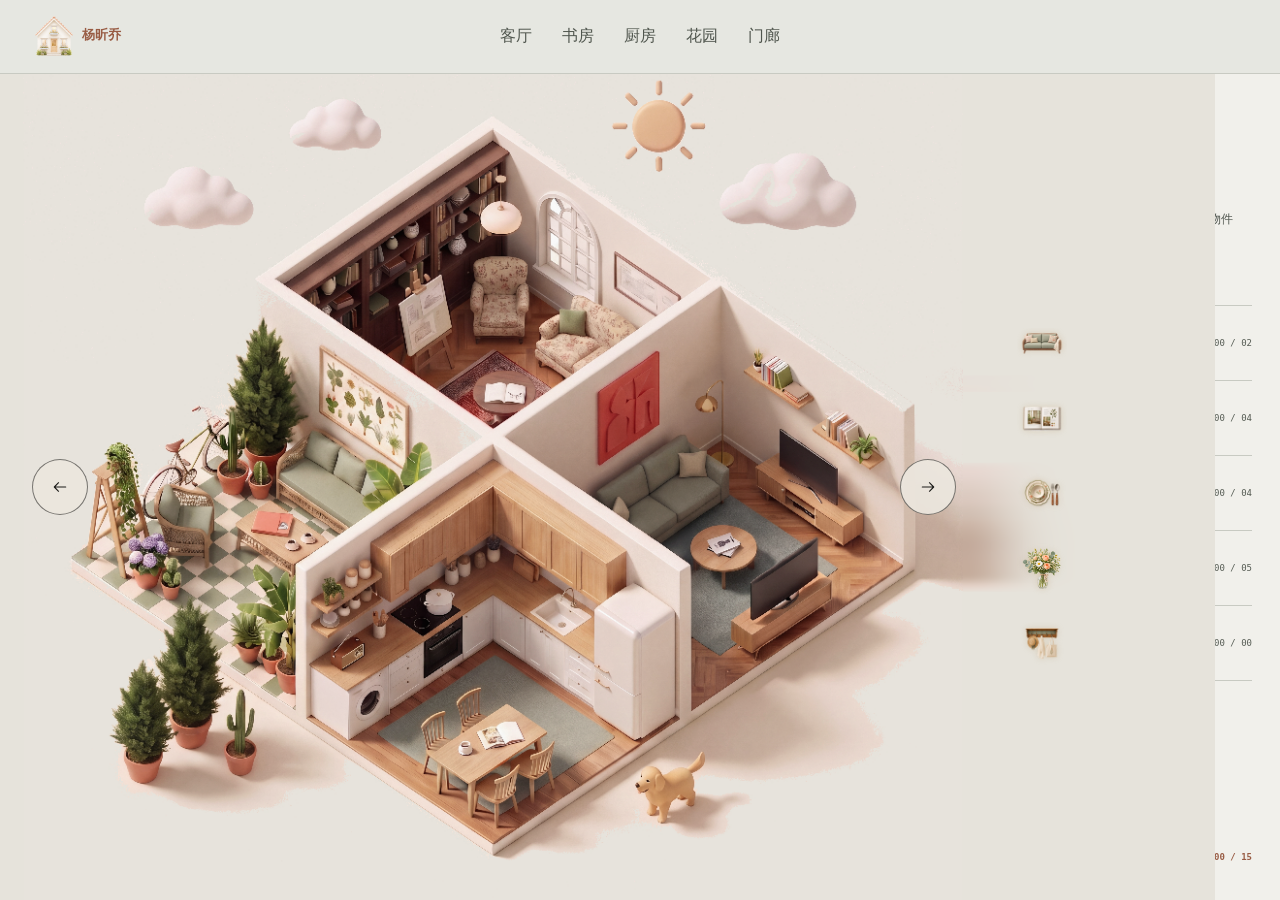
==== index.html @ e2dccce5 "Strengthen brand hover glow" ====
<!doctype html>
<html lang="en">
<head>
  <meta charset="utf-8">
  <meta name="viewport" content="width=device-width, initial-scale=1">
  <meta name="description" content="杨昕乔 portfolio, with selected work grouped into four spatial categories.">
  <link rel="icon" href="/favicon.svg" type="image/svg+xml"><meta name="theme-color" content="#f1f0eb">
  <title>杨昕乔 — Portfolio 2026</title>
  <link rel="preload" as="image" href="/assets/rooms/home-overview-decorated.png?v=2" fetchpriority="high">
  <link rel="stylesheet" href="/styles/portfolio.css?v=176">
</head>
<body>
  <div id="app"></div>
  <noscript>This portfolio requires JavaScript for room navigation.</noscript>
  <script type="module" src="/scripts/app.js?v=178"></script>
</body>
</html>
---- styles/portfolio.css ----
@import url("https://fonts.googleapis.com/css2?family=EB+Garamond:ital,wght@0,400;0,500;1,400&family=LXGW+WenKai:wght@400;500&family=Ma+Shan+Zheng&family=Noto+Serif+SC:wght@400;500&display=swap");

:root {
  --paper: #f1f0eb;
  /* Sampled from the outer pixels of doorstep-final.png. */
  --doorstep-canvas: #ebe6de;
  --paper-deep: #e4e4de;
  --ink: #20241f;
  --muted: #6d716a;
  --line: #c8cac2;
  --moss: #536355;
  --rust: #985b43;
  --header-height: 74px;
  --detail-width: 292px;
  --ease-editorial: cubic-bezier(0.22, 0.61, 0.36, 1);
  --page-exit-duration: 240ms;
  --page-enter-duration: 360ms;
  --page-transition-ease: cubic-bezier(0.22, 1, 0.36, 1);
}

/* Editorial content browser for the garden memory project. */
.document-modal.is-memory-experience .memory-hero + .memory-features { border-top: 0; }
.document-modal.is-memory-experience .memory-content-browser { grid-template-columns: minmax(230px, 34%) minmax(0, 1fr); gap: 32px; align-items: stretch; }
.document-modal.is-memory-experience .memory-content-browser nav { display: grid; gap: 8px; border: 0; }
.document-modal.is-memory-experience .memory-content-tab {
  position: relative;
  grid-template-columns: 32px minmax(0, 1fr);
  min-height: 72px;
  padding: 14px 14px 14px 18px;
  border: 0;
  border-left: 2px solid transparent;
  background: transparent;
  transition: background-color 180ms ease, border-color 180ms ease, transform 180ms ease;
}
.document-modal.is-memory-experience .memory-content-tab:hover { background: rgba(92,107,90,.06); transform: translateX(2px); }
.document-modal.is-memory-experience .memory-content-tab.is-active { background: rgba(92,107,90,.1); border-left-color: var(--accent-green); transform: translateX(4px); }
.document-modal.is-memory-experience .memory-content-tab span { padding-top: 2px; font: 11px/1 var(--font-mono); color: var(--accent-red); }
.document-modal.is-memory-experience .memory-content-tab strong { display: block; font: 600 15px/1.35 var(--font-serif); color: var(--ink-strong); }
.document-modal.is-memory-experience .memory-content-tab strong::after { content: "内容档案"; display: block; margin-top: 6px; font: 10px/1.3 var(--font-sans); color: var(--ink-soft); }
.document-modal.is-memory-experience .memory-content-detail {
  min-height: 320px;
  padding: 30px 32px;
  border: 1px solid var(--memory-line);
  border-top: 3px solid var(--accent-warm);
  background: var(--bg-warm);
  transition: opacity 180ms ease;
}
.document-modal.is-memory-experience .memory-detail-kicker { display: flex; justify-content: space-between; align-items: center; padding-bottom: 15px; border-bottom: 1px dashed var(--memory-line); }
.document-modal.is-memory-experience .memory-detail-kicker span { font: 13px/1 var(--font-mono); color: var(--accent-red); }
.document-modal.is-memory-experience .memory-detail-kicker small { font: 11px/1.3 var(--font-mono); color: var(--accent-green); letter-spacing: .04em; }
.document-modal.is-memory-experience .memory-content-detail .memory-content-function { margin-top: 24px; font: 600 12px/1.4 var(--font-sans); color: var(--accent-green); letter-spacing: .04em; }
.document-modal.is-memory-experience .memory-content-detail h4 { max-width: 22em; margin: 10px 0 16px; font: 600 23px/1.45 var(--font-serif); color: var(--ink-strong); }
.document-modal.is-memory-experience .memory-content-detail .memory-detail-lead { max-width: 46em; margin: 0; font: 14px/1.8 var(--font-serif); color: var(--ink-soft); }
.document-modal.is-memory-experience .memory-detail-notes { display: grid; grid-template-columns: repeat(3, 1fr); gap: 1px; margin-top: 28px; background: var(--memory-line); border: 1px solid var(--memory-line); }
.document-modal.is-memory-experience .memory-detail-notes span { padding: 10px 12px; background: var(--bg-cream); font: 11px/1.3 var(--font-mono); color: var(--ink-soft); text-align: center; }
@media (max-width: 767px) {
  .document-modal.is-memory-experience .memory-content-browser { grid-template-columns: 1fr; gap: 18px; }
  .document-modal.is-memory-experience .memory-content-browser nav { grid-template-columns: repeat(2, minmax(0, 1fr)); }
  .document-modal.is-memory-experience .memory-content-tab { min-height: 84px; padding: 12px; }
  .document-modal.is-memory-experience .memory-content-tab.is-active { transform: none; }
  .document-modal.is-memory-experience .memory-content-detail { min-height: 300px; padding: 24px 20px; }
  .document-modal.is-memory-experience .memory-content-detail h4 { font-size: 20px; }
}

* {
  box-sizing: border-box;
}

html {
  background: var(--paper);
  color: var(--ink);
  font-family: Arial, "Helvetica Neue", sans-serif;
  line-height: 1.4;
}

body {
  margin: 0;
  min-width: 320px;
  min-height: 100vh;
  min-height: 100svh;
  background: var(--paper);
}

body.is-document-open {
  overflow: hidden;
}

button,
a {
  color: inherit;
  font: inherit;
}

button {
  border: 0;
}

[hidden] {
  display: none !important;
}

.portfolio-shell {
  display: block;
  min-height: 100vh;
  min-height: 100svh;
}

.site-header {
  position: relative;
  z-index: 20;
  display: grid;
  min-height: var(--header-height);
  grid-template-columns: minmax(150px, 1fr) auto minmax(150px, 1fr);
  align-items: center;
  padding: 0 34px;
  border-bottom: 1px solid var(--line);
  background: rgba(231, 232, 225, 0.96);
}

.site-wordmark {
  display: inline-flex;
  align-items: center;
  gap: 8px;
  justify-self: start;
  min-height: 40px;
  color: var(--ink);
  cursor: pointer;
  font-size: 13px;
  font-weight: 700;
  text-decoration: none;
  white-space: nowrap;
  transition: color 200ms ease, transform 200ms ease, filter 220ms ease;
}

.brand-house {
  width: 40px;
  height: 40px;
  display: block;
  flex: 0 0 40px;
  object-fit: contain;
  background: transparent;
}

.site-wordmark:hover,
.site-wordmark:focus-visible,
.site-wordmark.is-current {
  color: var(--rust);
  transform: translateY(-1px);
}

.site-wordmark:hover,
.site-wordmark:focus-visible {
  filter:
    drop-shadow(0 0 4px rgba(239, 180, 95, 0.48))
    drop-shadow(0 0 9px rgba(255, 247, 223, 0.26));
}

.site-wordmark:focus-visible {
  outline: 2px solid color-mix(in srgb, var(--rust) 45%, transparent);
  outline-offset: 4px;
}

.detail-kicker,
.projects-label {
  color: var(--muted);
  font-size: 10px;
  font-weight: 700;
  letter-spacing: 0;
  text-transform: uppercase;
}

.top-navigation-list {
  display: grid;
  grid-auto-flow: column;
  gap: 30px;
  margin: 0;
  padding: 0;
  list-style: none;
}

.top-navigation-link {
  position: relative;
  display: inline-flex;
  min-height: 44px;
  align-items: center;
  padding: 3px 0;
  background: transparent;
  color: #50564e;
  text-decoration: none;
  transition: color 320ms cubic-bezier(0.22, 1, 0.36, 1);
}

.top-navigation-link::after {
  position: absolute;
  right: 0;
  bottom: 4px;
  left: 0;
  height: 2px;
  background: var(--rust);
  content: "";
  opacity: 0;
  transform: scaleX(0.35);
  transform-origin: center;
  transition: opacity 320ms cubic-bezier(0.22, 1, 0.36, 1), transform 320ms cubic-bezier(0.22, 1, 0.36, 1);
}

.top-navigation-link:hover,
.top-navigation-link:focus-visible,
.top-navigation-link[aria-current="page"] {
  font-weight: 700;
  color: var(--rust);
}

.top-navigation-link:hover::after,
.top-navigation-link:focus-visible::after,
.top-navigation-link[aria-current="page"]::after {
  opacity: 1;
  transform: scaleX(1);
}

.site-header[data-locked="true"] .top-navigation-link {
  cursor: wait;
  pointer-events: none;
}

.top-navigation {
  grid-column: 2;
  justify-self: center;
}

.portfolio-main {
  display: grid;
  position: relative;
  min-width: 0;
  min-height: calc(100svh - var(--header-height));
  grid-template-columns: minmax(0, 1fr) var(--detail-width);
  overflow: hidden;
}

.portfolio-main[data-page="overview"],
.portfolio-main[data-page="overview-enter"] {
  background: #e6e3db;
}

.visual-column {
  position: relative;
  display: grid;
  min-width: 0;
  place-items: center;
  padding: 24px;
  overflow: hidden;
  background: #ebe7df;
}

.portfolio-main[data-page="overview"] .visual-column,
.portfolio-main[data-page="overview-enter"] .visual-column {
  background: #e6e3db;
}

.portfolio-main[data-page="overview"] .room-detail,
.portfolio-main[data-page="overview-enter"] .room-detail {
  background: var(--paper);
  border-left-color: var(--line);
}

.visual-frame {
  position: relative;
  z-index: 1;
  width: min(100%, calc(100svh - var(--header-height) - 48px));
  max-height: calc(100svh - var(--header-height) - 48px);
}

.portfolio-main[data-page="overview"] .visual-column,
.portfolio-main[data-page="overview-enter"] .visual-column {
  overflow: visible;
}

.portfolio-main[data-page="overview"] .visual-frame,
.portfolio-main[data-page="overview-enter"] .visual-frame {
  transform: none;
}

.visual-stage {
  --overview-media-left: -42.6382%;
  --overview-media-top: -15.912%;
  --overview-media-width: 185.2763%;
  --overview-media-height: 131.824%;
  --focus-x: 50%;
  --focus-y: 50%;
  --focus-scale: 1.13;
  --focus-shift-x: 0px;
  --focus-shift-y: 0px;
  --incoming-start-x: 0%;
  --incoming-start-y: 0%;
  --incoming-start-scale: 0.55;
  --focus-blur: 6px;
  --incoming-start-blur: 6px;
  --switch-enter-x: 16px;
  --switch-exit-x: -12px;
  position: relative;
  width: 100%;
  aspect-ratio: 1;
  overflow: hidden;
  background: #ebe7df;
  isolation: isolate;
}

.visual-stage[data-view="overview"] {
  overflow: visible;
  background: #e6e3db;
}

.visual-stage[data-view="overview"] .visual-layer-current {
  right: auto;
  bottom: auto;
  left: var(--overview-media-left);
  top: var(--overview-media-top);
  width: var(--overview-media-width);
  height: var(--overview-media-height);
  object-fit: fill;
  clip-path: none;
}

.visual-layer {
  position: absolute;
  inset: 0;
  width: 100%;
  height: 100%;
  object-fit: contain;
  object-position: center;
  user-select: none;
  -webkit-user-drag: none;
}

.visual-layer-current {
  z-index: 1;
  opacity: 1;
  filter: none;
  transform: none;
}

.visual-stage[data-view="overview"] .visual-layer-current {
  filter: none;
}

.focus-room-layer {
  display: none;
}

.visual-layer-incoming {
  z-index: 4;
  opacity: 0;
}

/* Top-level navigation uses opacity only. Layout and the fixed shell stay put. */
.portfolio-main.is-page-fade .visual-frame,
.portfolio-main.is-page-fade .room-switch-controls,
.portfolio-main.is-page-fade .room-detail {
  will-change: opacity;
  transition: opacity var(--page-enter-duration) var(--page-transition-ease);
}

.portfolio-main.is-page-fade.is-page-exiting .visual-frame,
.portfolio-main.is-page-fade.is-page-exiting .room-switch-controls,
.portfolio-main.is-page-fade.is-page-exiting .room-detail {
  opacity: 0;
  pointer-events: none;
  transition-duration: var(--page-exit-duration);
}

.portfolio-main.is-page-fade.is-page-entering .visual-frame,
.portfolio-main.is-page-fade.is-page-entering .room-switch-controls,
.portfolio-main.is-page-fade.is-page-entering .room-detail {
  opacity: 0;
  pointer-events: none;
}

.hotspot-map {
  position: absolute;
  z-index: 5;
  inset: 0;
  width: 100%;
  height: 100%;
  pointer-events: none;
}

.visual-stage[data-view="overview"] .hotspot-map {
  right: auto;
  bottom: auto;
  left: var(--overview-media-left);
  top: var(--overview-media-top);
  width: var(--overview-media-width);
  height: var(--overview-media-height);
}

.room-object-map {
  position: absolute;
  z-index: 7;
  inset: 0;
  width: 100%;
  height: 100%;
  opacity: 0;
  pointer-events: none;
  transition: opacity 180ms ease;
}

.doorstep-object-map {
  position: absolute;
  z-index: 7;
  top: 50%;
  left: calc(50% + 82px);
  width: auto;
  height: min(86vh, 900px);
  max-width: none;
  max-height: calc(100% - 32px);
  overflow: visible;
  opacity: 0;
  pointer-events: none;
  transform: translate(-50%, -50%);
  transition: opacity 180ms ease;
}

.visual-stage[data-view="room"][data-room-id="doorstep"] .doorstep-object-map {
  opacity: 1;
  pointer-events: auto;
}

.visual-stage[data-room-id="doorstep"] .doorstep-object-map .room-object-group {
  opacity: 1;
  pointer-events: auto;
  visibility: visible;
}

.doorstep-object-map .room-object-glow {
  display: block;
  filter: none;
}

.doorstep-object-map .room-object-glow[data-object-id="doorstep-wechat"] {
  filter: url(#doorstep-wechat-outer-glow);
}

.doorstep-object-map .room-object-glow[data-object-id="doorstep-email"] {
  filter: url(#doorstep-email-outer-glow);
}

.doorstep-object-map .room-object-glow[data-object-id="doorstep-resume"] {
  filter: url(#doorstep-resume-outer-glow);
}

.doorstep-object-map .room-object-glow[data-object-id="doorstep-bilibili"] {
  filter: url(#doorstep-bilibili-outer-glow);
}

.doorstep-object-map .room-object-glow[data-object-id="doorstep-github"] {
  filter: url(#doorstep-github-outer-glow);
}

.visual-stage[data-view="room"]:is([data-room-id="study"], [data-room-id="kitchen"], [data-room-id="living"], [data-room-id="garden"]) .room-object-map {
  opacity: 1;
  pointer-events: auto;
}

.room-object-group {
  opacity: 0;
  pointer-events: none;
  visibility: hidden;
}

.visual-stage[data-room-id="study"] .room-object-group[data-room-id="study"],
.visual-stage[data-room-id="kitchen"] .room-object-group[data-room-id="kitchen"],
.visual-stage[data-room-id="living"] .room-object-group[data-room-id="living"],
.visual-stage[data-room-id="garden"] .room-object-group[data-room-id="garden"] {
  opacity: 1;
  pointer-events: auto;
  visibility: visible;
}

.room-object-hotspot {
  fill: rgba(255, 255, 255, 0.001);
  stroke: rgba(255, 255, 255, 0.001);
  stroke-width: 40;
  cursor: pointer;
  outline: none;
}

.room-object-hotspot:hover,
.room-object-hotspot:focus-visible {
  fill: rgba(255, 255, 255, 0.001);
  stroke: rgba(255, 255, 255, 0.001);
  outline: none;
}

.room-object-glow {
  opacity: 0;
  pointer-events: none;
  filter: url(#room-object-edge-glow);
  mix-blend-mode: screen;
  transition: opacity 180ms ease;
}

.room-object-glow[data-object-id="kitchen-pot"],
.room-object-glow[data-object-id="kitchen-plant"],
.room-object-glow[data-object-id="study-sofa"] {
  filter: url(#room-object-edge-glow-tight);
}

.room-object-glow[data-object-id="garden-bike"] {
  filter: url(#room-object-edge-glow-tight);
}

.room-object-glow[data-object-id="living-book"] {
  filter: url(#green-book-outer-glow);
}

.room-object-glow[data-object-id="garden-book"] {
  filter: url(#garden-red-book-outer-glow);
}

.room-object-hotspot:hover + .room-object-glow[data-object-id="garden-bike"],
.room-object-hotspot:focus-visible + .room-object-glow[data-object-id="garden-bike"],
.room-object-hotspot.is-directory-highlighted + .room-object-glow[data-object-id="garden-bike"] {
  opacity: 0.72;
}

.room-object-hotspot:hover + .room-object-glow,
.room-object-hotspot:focus-visible + .room-object-glow,
.room-object-hotspot.is-directory-highlighted + .room-object-glow {
  opacity: 0.94;
}

.interaction-toast {
  position: fixed;
  z-index: 1500;
  top: 50%;
  left: 50%;
  max-width: min(80vw, 280px);
  padding: 12px 20px;
  border: 1px solid rgba(255, 247, 223, .48);
  border-radius: 999px;
  background: rgba(82, 67, 54, .92);
  color: #fff7df;
  font: 15px/1.4 "Noto Serif SC", "Songti SC", serif;
  text-align: center;
  box-shadow: 0 10px 28px rgba(52, 42, 34, .18);
  opacity: 0;
  pointer-events: none;
  transform: translate(-50%, -50%) translateY(8px);
  transition: opacity 180ms ease, transform 180ms ease;
}

.interaction-toast.is-visible {
  opacity: 1;
  transform: translate(-50%, -50%);
}

.hotspot {
  fill: transparent;
  outline: none;
  pointer-events: auto;
  stroke: transparent;
  stroke-width: 8;
  vector-effect: non-scaling-stroke;
  cursor: pointer;
  transition: fill 160ms ease, stroke 160ms ease;
}

.hotspot-center {
  fill: transparent;
  pointer-events: none;
  stroke: transparent;
  stroke-width: 5;
  vector-effect: non-scaling-stroke;
}

.hotspot.is-highlighted {
  stroke: rgba(255, 247, 223, 0.9);
  stroke-width: 6;
  filter: drop-shadow(0 0 5px rgba(152, 91, 67, 0.42));
}

.show-hotspots .hotspot-1 {
  fill: rgba(58, 166, 99, 0.34);
}

.show-hotspots .hotspot-2 {
  fill: rgba(229, 151, 39, 0.34);
}

.show-hotspots .hotspot-3 {
  fill: rgba(49, 116, 211, 0.34);
}

.show-hotspots .hotspot-4 {
  fill: rgba(194, 58, 143, 0.34);
}

.show-hotspots .hotspot:hover,
.show-hotspots .hotspot.is-highlighted,
.show-hotspots .hotspot:focus-visible {
  stroke: rgba(255, 255, 255, 0.96);
  stroke-width: 10;
}

.show-hotspots .hotspot-center {
  fill: rgba(255, 255, 255, 0.95);
  stroke: var(--ink);
}

.visual-stage[data-view="room"] .hotspot-map,
.visual-stage[data-view="transition"] .hotspot-map {
  pointer-events: none;
  opacity: 0;
  transition: opacity 150ms ease;
}

.room-switch-controls {
  position: absolute;
  z-index: 8;
  inset: 0;
  pointer-events: none;
}

.room-switch-button {
  position: absolute;
  z-index: 8;
  top: 50%;
  display: grid;
  width: 56px;
  height: 56px;
  min-width: 56px;
  min-height: 56px;
  place-items: center;
  padding: 0;
  border: 1px solid rgba(27, 27, 24, 0.55);
  border-radius: 50%;
  background: rgba(235, 230, 222, 0.94);
  color: #1b1b18;
  cursor: pointer;
  pointer-events: auto;
  transform: translateY(-50%);
  transition: color 160ms ease, background-color 160ms ease, border-color 160ms ease, opacity 160ms ease, transform 100ms ease;
}

.room-switch-previous {
  left: 32px;
}

.room-switch-next {
  right: 32px;
}

.room-switch-icon {
  display: block;
  width: 20px;
  height: 20px;
  fill: none;
  stroke: currentColor;
  stroke-linecap: round;
  stroke-linejoin: round;
  stroke-width: 1.5;
  transition: transform 160ms ease;
}

.room-switch-button:not(:disabled):hover {
  background: #1b1b18;
  border-color: #1b1b18;
  color: #f4f1ea;
}

.room-switch-previous:not(:disabled):hover .room-switch-icon {
  transform: translateX(-3px);
}

.room-switch-next:not(:disabled):hover .room-switch-icon {
  transform: translateX(3px);
}

.room-switch-button:not(:disabled):active {
  transform: translateY(-50%) scale(0.96);
}

.room-switch-button:focus-visible {
  outline: 2px solid var(--rust);
  outline-offset: 3px;
}

.room-switch-button:disabled {
  cursor: wait;
  opacity: 0.28;
}

.room-detail {
  display: flex;
  max-height: calc(100svh - var(--header-height));
  min-width: 0;
  flex-direction: column;
  padding: 36px 28px 28px;
  border-left: 1px solid var(--line);
  overflow: hidden;
  opacity: 0;
  visibility: hidden;
  transition: opacity 250ms ease, visibility 0s 250ms;
}

.room-detail.is-visible {
  opacity: 1;
  visibility: visible;
  transition-delay: 0ms;
}

.room-detail.is-visible.is-updating {
  opacity: 0;
  transition: opacity 180ms ease;
}

.detail-kicker {
  margin: 0 0 15px;
  color: var(--rust);
}

.detail-title {
  max-width: 100%;
  margin: 0;
  font-family: Georgia, "Times New Roman", serif;
  font-size: 42px;
  font-weight: 400;
  line-height: 0.98;
  overflow-wrap: anywhere;
}

.detail-description {
  margin: 24px 0 44px;
  color: #555b53;
  font-size: 13px;
  line-height: 1.75;
}

.projects-section {
  margin-top: 0;
}

.projects-label {
  margin: 0 0 11px;
  color: var(--ink);
}

.project-list {
  margin: 0;
  padding: 0;
  border-top: 1px solid var(--line);
  list-style: none;
}

.project-list li {
  border-bottom: 1px solid var(--line);
}

.project-link {
  display: grid;
  min-height: 64px;
  grid-template-columns: 24px minmax(0, 1fr) auto;
  align-items: start;
  gap: 4px;
  padding: 13px 0 11px;
  color: #3f443e;
  text-decoration: none;
  transition: color 180ms ease, padding 180ms ease;
}

.project-link:hover,
.project-link:focus-visible {
  padding-left: 3px;
  color: var(--rust);
}

.project-link:focus-visible {
  outline: 2px solid var(--rust);
  outline-offset: 3px;
}

.project-number {
  color: var(--muted);
  font-size: 9px;
  padding-top: 2px;
}

.project-copy {
  display: grid;
  gap: 4px;
  min-width: 0;
}

.project-title {
  font-family: Georgia, "Times New Roman", serif;
  font-size: 13px;
  line-height: 1.25;
  overflow-wrap: anywhere;
}

.project-type,
.project-year {
  color: var(--muted);
  font-size: 9px;
  text-transform: uppercase;
}

.project-year {
  padding-top: 2px;
}

.exploration-directory {
  display: flex;
  min-height: 0;
  flex: 1;
  flex-direction: column;
}

.exploration-header {
  flex: none;
}

.exploration-kicker {
  margin: 0 0 10px;
  color: var(--rust);
  font-size: 10px;
  font-weight: 700;
  line-height: 1.3;
  text-transform: uppercase;
}

.exploration-title {
  max-width: 100%;
  margin: 0;
  color: var(--ink);
  font-family: Georgia, "Times New Roman", serif;
  font-size: 32px;
  font-weight: 400;
  line-height: 1.08;
}

.exploration-title[tabindex="-1"]:focus {
  outline: none;
}

.exploration-intro {
  margin: 20px 0 0;
  color: #4f554e;
  font-size: 12px;
  line-height: 1.78;
}

.exploration-intro strong {
  color: var(--rust);
  font-weight: 700;
}

.exploration-prompt {
  margin: 13px 0 24px;
  color: var(--ink);
  font-size: 12px;
  font-weight: 700;
}

.directory-list {
  margin: 0;
  padding: 0;
  border-top: 1px solid var(--line);
  list-style: none;
}

.directory-list li {
  border-bottom: 1px solid var(--line);
}

.directory-row {
  display: grid;
  width: 100%;
  min-width: 0;
  min-height: 74px;
  grid-template-columns: 54px minmax(0, 1fr) auto;
  align-items: center;
  gap: 10px;
  padding: 9px 0;
  background: transparent;
  color: var(--ink);
  cursor: pointer;
  text-align: left;
  transition: color 220ms ease, opacity 220ms ease;
}

.directory-row:focus-visible {
  outline: 2px solid var(--rust);
  outline-offset: -2px;
}

.room-directory-row .directory-thumb {
  position: relative;
  z-index: 1;
  width: 50px;
  height: 54px;
  padding: 3px 4px;
  box-sizing: border-box;
  overflow: hidden;
}

.room-directory-row .directory-thumb img {
  position: relative;
  z-index: 1;
  width: 42px;
  height: 48px;
  max-width: 100%;
  max-height: 100%;
  object-fit: contain;
  filter: drop-shadow(0 0 3px rgba(176, 138, 74, 0.24));
  transform: none;
}

.room-directory-row:hover .directory-thumb img,
.room-directory-row:focus-visible .directory-thumb img,
.room-directory-row.is-active .directory-thumb img {
  filter: drop-shadow(0 0 5px rgba(176, 138, 74, 0.5));
  transform: scale(1.04);
}

.directory-row.is-muted {
  opacity: 0.55;
}

.directory-row.is-active,
.directory-row.is-selected {
  opacity: 1;
}

.directory-thumb {
  display: grid;
  width: 54px;
  height: 54px;
  place-items: center;
  overflow: visible;
}

.directory-thumb img {
  display: block;
  width: 100%;
  height: 100%;
  object-fit: contain;
  transform-origin: center;
  transition: filter 240ms ease, transform 240ms var(--ease-editorial);
}

.object-directory-row[data-object-id="garden-cushion-03"] .directory-thumb img {
  object-fit: cover;
}

.object-directory-row[data-object-id="living-tv"] .directory-thumb img {
  position: relative;
  z-index: 1;
  width: 42px;
  height: 48px;
  max-width: 100%;
  max-height: 100%;
  filter: drop-shadow(0 0 3px rgba(176, 138, 74, 0.28));
  transform: none;
}

.object-directory-row[data-object-id="living-tv"] .directory-thumb {
  position: relative;
  z-index: 1;
  width: 50px;
  height: 54px;
  padding: 3px 4px;
  box-sizing: border-box;
  overflow: hidden;
}

.object-directory-row[data-room-id="study"] .directory-thumb {
  position: relative;
  z-index: 1;
  width: 50px;
  height: 54px;
  padding: 3px 4px;
  box-sizing: border-box;
  overflow: hidden;
}

.object-directory-row[data-room-id="study"] .directory-thumb img {
  position: relative;
  z-index: 1;
  width: 42px;
  height: 48px;
  max-width: 100%;
  max-height: 100%;
  object-fit: contain;
  filter: drop-shadow(0 0 3px rgba(176, 138, 74, 0.24));
  transform: none;
}

.object-directory-row[data-room-id="study"]:hover .directory-thumb img,
.object-directory-row[data-room-id="study"]:focus-visible .directory-thumb img,
.object-directory-row[data-room-id="study"].is-active .directory-thumb img {
  filter: drop-shadow(0 0 5px rgba(176, 138, 74, 0.5));
  transform: scale(1.04);
}

.object-directory-row[data-room-id="kitchen"] .directory-thumb {
  position: relative;
  z-index: 1;
  width: 50px;
  height: 54px;
  padding: 3px 4px;
  box-sizing: border-box;
  overflow: hidden;
}

.object-directory-row[data-room-id="kitchen"] .directory-thumb img {
  position: relative;
  z-index: 1;
  width: 42px;
  height: 48px;
  max-width: 100%;
  max-height: 100%;
  object-fit: contain;
  filter: drop-shadow(0 0 3px rgba(176, 138, 74, 0.24));
  transform: none;
}

.object-directory-row[data-room-id="kitchen"]:hover .directory-thumb img,
.object-directory-row[data-room-id="kitchen"]:focus-visible .directory-thumb img,
.object-directory-row[data-room-id="kitchen"].is-active .directory-thumb img {
  filter: drop-shadow(0 0 5px rgba(176, 138, 74, 0.5));
  transform: scale(1.04);
}

.object-directory-row[data-room-id="garden"] .directory-thumb {
  position: relative;
  z-index: 1;
  width: 50px;
  height: 54px;
  padding: 3px 4px;
  box-sizing: border-box;
  overflow: hidden;
}

.object-directory-row[data-room-id="garden"] .directory-thumb img {
  position: relative;
  z-index: 1;
  width: 42px;
  height: 48px;
  max-width: 100%;
  max-height: 100%;
  object-fit: contain;
  filter: drop-shadow(0 0 3px rgba(176, 138, 74, 0.24));
  transform: none;
}

.object-directory-row[data-room-id="garden"]:hover .directory-thumb img,
.object-directory-row[data-room-id="garden"]:focus-visible .directory-thumb img,
.object-directory-row[data-room-id="garden"].is-active .directory-thumb img {
  filter: drop-shadow(0 0 5px rgba(176, 138, 74, 0.5));
  transform: scale(1.04);
}

.object-directory-row[data-object-id="living-tv"]:hover .directory-thumb img,
.object-directory-row[data-object-id="living-tv"]:focus-visible .directory-thumb img,
.object-directory-row[data-object-id="living-tv"].is-active .directory-thumb img {
  filter: drop-shadow(0 0 5px rgba(176, 138, 74, 0.52));
  transform: scale(1.04);
}

.directory-row.is-active .directory-thumb img,
.directory-row:hover .directory-thumb img,
.directory-row:focus-visible .directory-thumb img {
  transform: translateX(-5px) translateY(-3px) rotate(-2deg) scale(1.06);
}

.directory-copy,
.directory-name-line {
  min-width: 0;
}

.directory-copy {
  display: grid;
  gap: 4px;
}

.directory-name-line {
  display: flex;
  align-items: baseline;
  gap: 9px;
}

.directory-number {
  flex: none;
  color: var(--muted);
  font-family: ui-monospace, SFMono-Regular, Menlo, Monaco, Consolas, monospace;
  font-size: 9px;
}

.directory-name {
  position: relative;
  min-width: 0;
  font-family: Georgia, "Times New Roman", serif;
  font-size: 14px;
  line-height: 1.25;
  overflow-wrap: anywhere;
}

.directory-name::after {
  position: absolute;
  right: 0;
  bottom: -3px;
  left: 0;
  height: 1px;
  background: var(--rust);
  content: "";
  opacity: 0;
  transform: scaleX(0.35);
  transform-origin: left;
  transition: opacity 220ms ease, transform 220ms ease;
}

.directory-row.is-active .directory-name::after,
.directory-row:hover .directory-name::after,
.directory-row:focus-visible .directory-name::after {
  opacity: 1;
  transform: scaleX(1);
}

.directory-meta,
.directory-progress,
.directory-item-status,
.directory-total,
.room-directory-summary {
  color: var(--muted);
  font-family: ui-monospace, SFMono-Regular, Menlo, Monaco, Consolas, monospace;
  font-size: 9px;
  text-transform: uppercase;
}

.directory-progress {
  justify-self: end;
  color: #555b53;
  white-space: nowrap;
  transition: color 220ms ease;
}

.directory-row.is-active .directory-progress,
.directory-row:hover .directory-progress,
.directory-row:focus-visible .directory-progress,
.directory-row.is-complete .directory-progress {
  color: var(--rust);
  font-weight: 700;
}

.directory-total {
  display: flex;
  min-height: 46px;
  align-items: center;
  justify-content: space-between;
  margin-top: auto;
  padding-top: 16px;
  color: var(--ink);
  font-weight: 700;
}

.directory-total strong {
  color: var(--rust);
  font-weight: 700;
}

.room-directory-header {
  position: relative;
  z-index: 2;
  padding-bottom: 22px;
  background: var(--paper);
}

.room-directory-header .exploration-title {
  font-size: 42px;
}

.room-directory-summary {
  display: flex;
  justify-content: space-between;
  margin-top: 24px;
  padding-top: 13px;
  border-top: 1px solid var(--line);
}

.room-directory-summary strong {
  color: var(--rust);
}

.object-directory-list {
  min-height: 0;
  flex: 1;
  overflow-x: hidden;
  overflow-y: auto;
  overscroll-behavior: contain;
  scrollbar-color: var(--line) transparent;
  scrollbar-width: thin;
}

.object-directory-row {
  min-height: 86px;
  grid-template-columns: 58px minmax(0, 1fr);
  align-content: center;
}

.directory-thumb-object {
  width: 58px;
  height: 58px;
  grid-row: 1 / span 2;
}

.object-directory-row .directory-copy {
  align-self: end;
}

.directory-item-status {
  grid-column: 2;
  align-self: start;
  margin-top: 2px;
  color: #666b64;
}

.object-directory-row.is-viewed {
  opacity: 0.62;
}

.object-directory-row.is-viewed .directory-thumb img {
  filter: saturate(0.7);
}

.object-directory-row.is-viewed[data-object-id="living-tv"] .directory-thumb img {
  filter: saturate(0.82) drop-shadow(0 0 3px rgba(176, 138, 74, 0.28));
}

.object-directory-row.is-viewed[data-object-id="living-tv"]:hover .directory-thumb img,
.object-directory-row.is-viewed[data-object-id="living-tv"]:focus-visible .directory-thumb img,
.object-directory-row.is-viewed[data-object-id="living-tv"].is-active .directory-thumb img {
  filter: saturate(0.94) drop-shadow(0 0 5px rgba(176, 138, 74, 0.52));
}

.object-directory-row.is-viewed[data-room-id="study"] .directory-thumb img {
  filter: saturate(0.82) drop-shadow(0 0 3px rgba(176, 138, 74, 0.24));
}

.object-directory-row.is-viewed[data-room-id="study"]:hover .directory-thumb img,
.object-directory-row.is-viewed[data-room-id="study"]:focus-visible .directory-thumb img,
.object-directory-row.is-viewed[data-room-id="study"].is-active .directory-thumb img {
  filter: saturate(0.94) drop-shadow(0 0 5px rgba(176, 138, 74, 0.5));
}

.object-directory-row.is-viewed[data-room-id="kitchen"] .directory-thumb img {
  filter: saturate(0.82) drop-shadow(0 0 3px rgba(176, 138, 74, 0.24));
}

.object-directory-row.is-viewed[data-room-id="kitchen"]:hover .directory-thumb img,
.object-directory-row.is-viewed[data-room-id="kitchen"]:focus-visible .directory-thumb img,
.object-directory-row.is-viewed[data-room-id="kitchen"].is-active .directory-thumb img {
  filter: saturate(0.94) drop-shadow(0 0 5px rgba(176, 138, 74, 0.5));
}

.object-directory-row.is-viewed[data-room-id="garden"] .directory-thumb img {
  filter: saturate(0.82) drop-shadow(0 0 3px rgba(176, 138, 74, 0.24));
}

.object-directory-row.is-viewed[data-room-id="garden"]:hover .directory-thumb img,
.object-directory-row.is-viewed[data-room-id="garden"]:focus-visible .directory-thumb img,
.object-directory-row.is-viewed[data-room-id="garden"].is-active .directory-thumb img {
  filter: saturate(0.94) drop-shadow(0 0 5px rgba(176, 138, 74, 0.5));
}

.object-directory-row.is-viewed:hover,
.object-directory-row.is-viewed:focus-visible,
.object-directory-row.is-viewed.is-active {
  opacity: 0.85;
}

.object-directory-row.is-viewed .directory-item-status {
  color: var(--moss);
  font-weight: 700;
}

.directory-empty {
  margin: 0;
  padding: 22px 0;
  border-top: 1px solid var(--line);
  border-bottom: 1px solid var(--line);
  color: var(--muted);
  font-size: 12px;
}

.overview-directory.is-committing .directory-row.is-selected {
  transform: translateY(-5px);
  transition: color 220ms ease, opacity 220ms ease, transform 360ms var(--ease-editorial);
}

.room-detail.is-level-entering .exploration-directory {
  animation: directory-level-enter 420ms var(--ease-editorial) both;
}

@keyframes directory-level-enter {
  from {
    opacity: 0;
    transform: translateY(12px);
  }
  to {
    opacity: 1;
    transform: translateY(0);
  }
}

.document-modal {
  position: fixed;
  z-index: 100;
  inset: 0;
  isolation: isolate;
}

.document-modal-backdrop {
  position: absolute;
  z-index: 0;
  inset: 0;
  background: rgba(67, 76, 65, 0.9);
}

.document-modal.is-transparent-document .document-modal-backdrop {
  background: #434c41;
}

.document-modal-dialog {
  position: absolute;
  z-index: 1;
  inset: 0;
  pointer-events: none;
}

.document-modal-scroll:focus-visible,
.document-modal-close:focus-visible {
  outline: 2px solid rgba(255, 246, 224, 0.96);
  outline-offset: -5px;
}

.document-modal-close {
  position: fixed;
  z-index: 3;
  top: 22px;
  right: 24px;
  display: grid;
  width: 48px;
  height: 48px;
  place-items: center;
  padding: 0;
  border: 1px solid rgba(83, 99, 85, 0.4);
  border-radius: 50%;
  background: rgba(241, 240, 235, 0.94);
  color: var(--moss);
  cursor: pointer;
  pointer-events: auto;
  box-shadow: 0 0 22px rgba(255, 239, 212, 0.36), 0 8px 22px rgba(32, 36, 31, 0.2);
  transition: color 180ms ease, border-color 180ms ease, background-color 180ms ease;
}

.document-modal-close:hover {
  border-color: rgba(152, 91, 67, 0.64);
  background: #f8f3e9;
  color: var(--rust);
}

.document-modal-close svg {
  display: block;
  fill: none;
  stroke: currentColor;
  stroke-linecap: round;
  stroke-width: 1.8;
}

.document-plan-button {
  position: fixed;
  z-index: 3;
  top: 22px;
  right: 88px;
  display: inline-flex;
  min-height: 42px;
  align-items: center;
  gap: 9px;
  padding: 0 15px;
  border: 1px solid rgba(255, 246, 224, 0.3);
  border-radius: 999px;
  background: rgba(241, 240, 235, 0.94);
  color: var(--moss);
  cursor: pointer;
  pointer-events: auto;
  font-size: 12px;
  letter-spacing: 0.02em;
  box-shadow: 0 0 18px rgba(255, 239, 212, 0.24), 0 7px 18px rgba(32, 36, 31, 0.16);
  transition: color 180ms ease, border-color 180ms ease, background-color 180ms ease, transform 180ms ease;
}

.document-plan-button:hover {
  border-color: rgba(152, 91, 67, 0.55);
  background: #f8f3e9;
  color: var(--rust);
  transform: translateY(-1px);
}

.document-plan-button:focus-visible {
  outline: 2px solid rgba(255, 246, 224, 0.96);
  outline-offset: 3px;
}

.setup-plan-overlay {
  position: fixed;
  z-index: 220;
  inset: 0;
  display: grid;
  place-items: center;
  padding: clamp(18px, 4vw, 56px);
  isolation: isolate;
}

.setup-plan-backdrop {
  position: absolute;
  inset: 0;
  background: rgba(27, 36, 31, 0.78);
  backdrop-filter: blur(5px);
}

.setup-plan-dialog {
  position: relative;
  z-index: 1;
  display: flex;
  width: min(920px, 94vw);
  max-height: min(86vh, 920px);
  flex-direction: column;
  overflow: hidden;
  border: 1px solid rgba(241, 240, 235, 0.34);
  border-radius: 10px;
  background: #f5f1e8;
  color: #434c41;
  box-shadow: 0 28px 80px rgba(16, 22, 18, 0.32);
}

.setup-plan-header {
  display: flex;
  align-items: flex-start;
  justify-content: space-between;
  gap: 24px;
  padding: 26px clamp(22px, 4vw, 44px) 20px;
  border-bottom: 1px solid rgba(67, 76, 65, 0.18);
  background: rgba(255, 252, 245, 0.72);
}

.setup-plan-kicker {
  margin: 0 0 7px;
  color: #986047;
  font: 700 10px/1.3 var(--font-mono);
  letter-spacing: 0.08em;
}

.setup-plan-header h2 {
  margin: 0;
  color: #434c41;
  font: 600 clamp(24px, 3vw, 34px)/1.15 var(--font-serif);
}

.setup-plan-close {
  display: grid;
  width: 38px;
  height: 38px;
  flex: 0 0 38px;
  place-items: center;
  border: 1px solid rgba(67, 76, 65, 0.28);
  border-radius: 50%;
  background: transparent;
  color: #434c41;
  cursor: pointer;
  font-size: 24px;
  font-weight: 300;
  line-height: 1;
  transition: color 180ms ease, border-color 180ms ease, background-color 180ms ease;
}

.setup-plan-close:hover,
.setup-plan-close:focus-visible {
  border-color: rgba(152, 91, 67, 0.58);
  background: rgba(152, 91, 67, 0.08);
  color: #986047;
}

.setup-plan-close:focus-visible {
  outline: 2px solid rgba(152, 91, 67, 0.32);
  outline-offset: 3px;
}

.setup-plan-scroll {
  min-height: 0;
  overflow: auto;
  padding: clamp(24px, 4vw, 48px) clamp(22px, 5vw, 64px) 56px;
  overscroll-behavior: contain;
  scrollbar-color: rgba(67, 76, 65, 0.45) transparent;
  scrollbar-width: thin;
}

.setup-plan-content {
  width: min(720px, 100%);
  margin: 0 auto;
}

.setup-plan-content h1,
.setup-plan-content h2,
.setup-plan-content h3 {
  color: #434c41;
  font-family: var(--font-serif);
}

.setup-plan-content h1 {
  margin: 0 0 8px;
  font-size: clamp(25px, 3vw, 36px);
  line-height: 1.2;
}

.setup-plan-content h2 {
  margin: 38px 0 12px;
  padding-top: 16px;
  border-top: 1px solid rgba(67, 76, 65, 0.2);
  font-size: 22px;
  line-height: 1.35;
}

.setup-plan-content h3 {
  margin: 26px 0 8px;
  color: #986047;
  font-size: 17px;
  line-height: 1.4;
}

.setup-plan-content p,
.setup-plan-list,
.setup-plan-code {
  margin: 0 0 13px;
  color: #60675f;
  font: 14px/1.85 var(--font-serif);
}

.setup-plan-content h1 + p {
  color: #986047;
  font-size: 16px;
}

.setup-plan-list {
  padding-left: 1.35em;
}

.setup-plan-list li {
  padding-left: 4px;
  margin-bottom: 5px;
}

.setup-plan-code {
  overflow-x: auto;
  margin: 12px 0 18px;
  padding: 14px 16px;
  border-left: 2px solid rgba(152, 91, 67, 0.48);
  background: rgba(230, 226, 217, 0.58);
  color: #50594f;
  font-family: var(--font-mono);
  font-size: 12px;
  line-height: 1.65;
  white-space: pre;
}

.setup-plan-loading,
.setup-plan-error {
  color: #986047;
  font-size: 16px;
}

.document-modal-scroll {
  display: flex;
  width: 100%;
  height: 100%;
  padding: 78px clamp(28px, 5vw, 84px) 58px;
  overflow-x: auto;
  overflow-y: auto;
  overscroll-behavior: contain;
  pointer-events: auto;
  scrollbar-color: rgba(241, 240, 235, 0.46) transparent;
  scrollbar-width: thin;
}

.document-pages {
  display: grid;
  width: min(960px, 100%);
  gap: 30px;
  margin: 0 auto;
}

.document-pages.is-comparison {
  width: min(1320px, 100%);
  grid-template-columns: minmax(0, 2fr) minmax(0, 1fr);
  align-items: start;
  gap: clamp(20px, 3vw, 48px);
}

.document-column {
  min-width: 0;
}

.document-pages.is-comparison .document-column {
  max-height: calc(100svh - 136px);
  padding: 0 12px 24px 0;
  overflow-x: hidden;
  overflow-y: auto;
  overscroll-behavior: contain;
  scrollbar-color: rgba(241, 240, 235, 0.46) transparent;
  scrollbar-width: thin;
}

.document-column-heading {
  position: sticky;
  z-index: 1;
  top: 0;
  margin: 0 0 16px;
  padding: 0 2px 12px;
  border-bottom: 1px solid rgba(241, 240, 235, 0.26);
  background: rgba(67, 76, 65, 0.96);
}

.document-column-heading h2 {
  margin: 0;
  color: #fff6e0;
  font-family: Georgia, "Times New Roman", serif;
  font-size: 17px;
  font-weight: 700;
  line-height: 1.2;
}

.document-column-heading p {
  margin: 5px 0 0;
  color: rgba(255, 246, 224, 0.68);
  font-size: 11px;
  line-height: 1.35;
}

.document-column-pages {
  display: grid;
  gap: 30px;
}

.work-intro {
  display: grid;
  min-height: min(620px, calc(100svh - 136px));
  grid-template-columns: minmax(250px, 0.72fr) minmax(420px, 1.28fr);
  grid-template-areas:
    "copy cover"
    "action cover";
  align-items: center;
  gap: 22px clamp(30px, 5vw, 68px);
  padding: clamp(34px, 6vh, 66px) 0;
  border-top: 1px solid rgba(255, 246, 224, 0.2);
  border-bottom: 1px solid rgba(255, 246, 224, 0.2);
}

.work-intro-copy {
  grid-area: copy;
  align-self: end;
}

.work-intro-kicker {
  margin: 0 0 18px;
  color: #b7ff45;
  font-size: 11px;
  font-weight: 700;
  letter-spacing: 0;
}

.work-intro h2 {
  max-width: 11em;
  margin: 0;
  color: #fff6e0;
  font-family: Georgia, "Times New Roman", serif;
  font-size: 34px;
  font-weight: 700;
  line-height: 1.22;
  letter-spacing: 0;
  text-wrap: balance;
}

.work-intro-summary {
  max-width: 31em;
  margin: 22px 0 0;
  color: rgba(255, 246, 224, 0.74);
  font-size: 14px;
  line-height: 1.8;
}

.work-intro-cover {
  grid-area: cover;
  align-self: center;
  width: 100%;
  margin: 0;
  overflow: hidden;
  border: 1px solid rgba(255, 246, 224, 0.26);
  border-radius: 7px;
  background: #eef0f4;
  box-shadow: 0 24px 54px rgba(23, 23, 23, 0.24);
}

.work-intro-cover img {
  display: block;
  width: 100%;
  height: auto;
  aspect-ratio: 16 / 9;
  object-fit: cover;
}

.work-intro-action {
  grid-area: action;
  align-self: start;
}

.work-cta {
  position: relative;
  display: inline-flex;
  min-height: 48px;
  align-items: center;
  justify-content: space-between;
  gap: 18px;
  padding: 14px 18px 14px 20px;
  overflow: hidden;
  border: 1px solid rgba(255, 255, 255, 0.16);
  border-radius: 7px;
  background: #171717;
  color: #fff;
  cursor: pointer;
  font-size: 13px;
  font-weight: 700;
  letter-spacing: 0;
  text-decoration: none;
  transition: background-color 180ms ease, border-color 180ms ease;
}

.work-cta::before {
  content: "";
  width: 3px;
  align-self: stretch;
  flex: 0 0 3px;
  border-radius: 2px;
  background: #b7ff45;
}

.work-cta::after {
  position: absolute;
  right: 18px;
  bottom: 7px;
  left: 20px;
  height: 1px;
  background: rgba(183, 255, 69, 0.7);
  content: "";
  transform: scaleX(0);
  transform-origin: left;
  transition: transform 180ms ease;
}

.work-cta .arrow {
  color: #b7ff45;
  font-size: 17px;
  line-height: 1;
  transition: transform 180ms ease;
}

.work-cta:hover {
  border-color: rgba(183, 255, 69, 0.55);
  background: #252525;
}

.work-cta:hover::after {
  transform: scaleX(1);
}

.work-cta:hover .arrow {
  transform: translateX(4px);
}

.work-cta:focus-visible {
  outline: 2px solid #b7ff45;
  outline-offset: 3px;
}

.work-cta-float {
  position: fixed;
  z-index: 4;
  right: 24px;
  bottom: 24px;
  width: 148px;
  opacity: 0;
  pointer-events: none;
  transform: translateY(10px);
  visibility: hidden;
  transition: opacity 180ms ease, transform 180ms ease, visibility 0s linear 180ms, background-color 180ms ease, border-color 180ms ease;
}

.work-cta-float.is-visible {
  opacity: 1;
  pointer-events: auto;
  transform: translateY(0);
  visibility: visible;
  transition-delay: 0s;
}

.document-pages.is-embed {
  width: min(1440px, 100%);
  height: calc(100vh - 136px);
  min-height: 620px;
}

.document-embed-column {
  display: flex;
  min-height: 0;
  flex-direction: column;
  overflow: hidden;
  border: 1px solid rgba(241, 240, 235, 0.22);
  border-radius: 12px;
  background: #f3f5f8;
  box-shadow: 0 18px 48px rgba(25, 31, 27, 0.25);
}

.document-embed-frame {
  display: block;
  width: 100%;
  min-height: 0;
  flex: 1;
  border: 0;
  background: #f3f5f8;
}

.document-video-column {
  display: flex;
  min-height: 0;
  flex-direction: column;
}

.document-video {
  display: block;
  width: 100%;
  max-height: calc(100svh - 190px);
  margin: 0;
  border: 1px solid rgba(241, 240, 235, 0.22);
  background: #171717;
  object-fit: contain;
}

.document-preface-video {
  display: block;
  width: 100%;
  max-height: 420px;
  aspect-ratio: 16 / 9;
  align-self: center;
  justify-self: center;
  border: 1px solid rgba(67, 76, 65, 0.2);
  background: #20241f;
  object-fit: contain;
}

.document-preface:has(.document-preface-video) {
  grid-template-columns: minmax(360px, 1fr) minmax(0, 1fr);
  align-items: center;
  gap: clamp(28px, 3vw, 46px);
}

.document-modal.is-memory-experience {
  --bg-warm: #f4f0e8;
  --bg-cream: #faf6ec;
  --ink-strong: #2b2520;
  --ink-soft: #6b5e50;
  --memory-line: #d4c8b0;
  --accent-green: #5c6b5a;
  --accent-warm: #b08a4a;
  --accent-red: #b0563e;
  --font-serif: "Source Han Serif SC", "Noto Serif SC", "Songti SC", serif;
  --font-mono: "JetBrains Mono", "IBM Plex Mono", "SF Mono", monospace;
  --font-sans: Inter, "PingFang SC", "Microsoft YaHei", sans-serif;
}

.document-modal.is-memory-experience .document-modal-backdrop {
  background: rgba(244, 240, 232, 0.7);
  backdrop-filter: blur(8px);
}

.document-modal.is-memory-experience .document-modal-scroll {
  align-items: flex-start;
  padding-block: 7.5vh;
}

.document-modal.is-memory-experience .document-pages {
  width: min(720px, 90vw);
}

.memory-experience {
  overflow: hidden;
  border: 1px solid var(--memory-line);
  border-radius: 12px;
  background: var(--bg-cream);
  color: var(--ink-strong);
  box-shadow: 2px 2px 0 var(--memory-line);
  clip-path: circle(0 at var(--memory-origin-x, 50%) var(--memory-origin-y, 50%));
  opacity: 0;
  transition: clip-path 500ms cubic-bezier(0.34, 1.56, 0.64, 1), opacity 300ms ease-out;
}

.memory-experience.is-entered { clip-path: circle(150% at var(--memory-origin-x, 50%) var(--memory-origin-y, 50%)); opacity: 1; }
.document-modal.is-memory-closing .document-modal-dialog { pointer-events: none; }
.document-modal.is-memory-closing .memory-section { opacity: 0; transform: translateY(12px); transition-delay: 0ms; transition-duration: 200ms; }
.document-modal.is-memory-experience .document-modal-close {
  border-color: var(--memory-line);
  background: var(--bg-cream);
  color: var(--ink-soft);
  box-shadow: 2px 2px 0 var(--memory-line);
}
.document-modal.is-memory-experience .document-modal-close:hover {
  border-color: var(--accent-green);
  background: var(--bg-cream);
  color: var(--ink-strong);
  box-shadow: 4px 4px 0 var(--accent-green);
}
.document-modal.is-memory-experience .document-modal-close:focus-visible { outline-color: var(--accent-green); }

.document-modal.is-memory-experience .memory-header-line { display: flex; justify-content: space-between; align-items: baseline; }
.document-modal.is-memory-experience .memory-meta { margin: 0; font-family: var(--font-mono); font-size: 12px; color: var(--ink-soft); }
.document-modal.is-memory-experience .memory-tagline { margin: 8px 0 0; font: 16px/1.5 var(--font-sans); color: var(--ink-soft); }
.document-modal.is-memory-experience .memory-introduction h3,
.document-modal.is-memory-experience .memory-flow h3,
.document-modal.is-memory-experience .memory-bars h3 { font-size: 13px; letter-spacing: .1em; }
.document-modal.is-memory-experience .memory-paragraphs article { padding: 18px 0; border-top: 1px dashed var(--memory-line); }
.document-modal.is-memory-experience .memory-paragraphs article:first-child { border-top: 0; padding-top: 4px; }
.document-modal.is-memory-experience .memory-paragraphs h4 { margin: 0 0 8px; font: 600 16px/1.5 var(--font-serif); color: var(--ink-strong); }
.document-modal.is-memory-experience .memory-paragraphs p { margin: 0; font: 15px/1.85 var(--font-serif); color: var(--ink-soft); }
.document-modal.is-memory-experience .memory-inline-highlight { font: 14px/1.4 var(--font-mono); color: var(--accent-green); background: rgba(92,107,90,.08); padding: 1px 6px; border-radius: 3px; white-space: nowrap; }
.document-modal.is-memory-experience .memory-inline-highlight:hover { background: rgba(92,107,90,.18); }
.document-modal.is-memory-experience .memory-archive h2 { font-size: 32px; }
.document-modal.is-memory-experience .memory-archive,
.document-modal.is-memory-experience .memory-archive * { box-shadow: none; }
.document-modal.is-memory-experience .memory-hero { display: grid; grid-template-columns: 1.1fr .9fr; gap: 36px; align-items: center; }
.document-modal.is-memory-experience .memory-hero-copy-text { max-width: 34em; margin: 18px 0 0; font: 15px/1.85 var(--font-serif); color: var(--ink-soft); }
.document-modal.is-memory-experience .memory-interface { min-height: 178px; border: 1px solid var(--memory-line); background: var(--bg-warm); padding: 14px; }
.document-modal.is-memory-experience .memory-interface-top { display: flex; gap: 5px; padding-bottom: 12px; border-bottom: 1px solid var(--memory-line); }
.document-modal.is-memory-experience .memory-interface-top span { width: 6px; height: 6px; border: 1px solid var(--accent-warm); border-radius: 50%; }
.document-modal.is-memory-experience .memory-interface-body { display: grid; grid-template-columns: 1fr 1.5fr; gap: 12px; padding-top: 18px; }
.document-modal.is-memory-experience .memory-interface-body i, .document-modal.is-memory-experience .memory-interface-body b { display: block; height: 10px; border: 1px solid var(--memory-line); }
.document-modal.is-memory-experience .memory-interface-body i:nth-child(3) { grid-column: 1 / -1; width: 70%; }
.document-modal.is-memory-experience .memory-interface-body b { height: 58px; grid-column: 2; grid-row: 1 / span 2; }
.document-modal.is-memory-experience .memory-role { display: grid; grid-template-columns: 1fr 1.15fr; gap: 32px; }
.document-modal.is-memory-experience .memory-role p { margin: 8px 0 0; font: 15px/1.85 var(--font-serif); color: var(--ink-soft); }
.document-modal.is-memory-experience .memory-role-focus { border-left: 2px solid var(--accent-green); padding-left: 20px; }
.document-modal.is-memory-experience .memory-features header h3, .document-modal.is-memory-experience .memory-data header h3, .document-modal.is-memory-experience .memory-content header h3 { margin: 8px 0 0; font: 16px/1.5 var(--font-serif); color: var(--ink-soft); }
.document-modal.is-memory-experience .memory-feature { display: grid; grid-template-columns: 1fr 1fr 1.4fr; gap: 20px; padding: 20px 0; border-top: 1px dashed var(--memory-line); }
.document-modal.is-memory-experience .memory-feature-title { display: flex; align-items: baseline; gap: 12px; }
.document-modal.is-memory-experience .memory-feature-title span, .document-modal.is-memory-experience .memory-content-list > article > div:first-child > span { font: 12px var(--font-mono); color: var(--accent-red); }
.document-modal.is-memory-experience .memory-feature h4, .document-modal.is-memory-experience .memory-content h4 { margin: 0; font: 600 20px/1.35 var(--font-serif); color: var(--ink-strong); }
.document-modal.is-memory-experience .memory-feature small, .document-modal.is-memory-experience .memory-content small { font: 11px var(--font-mono); letter-spacing: .06em; color: var(--ink-soft); }
.document-modal.is-memory-experience .memory-feature p, .document-modal.is-memory-experience .memory-content p { margin: 7px 0 0; font: 14px/1.75 var(--font-serif); color: var(--ink-soft); }
.document-modal.is-memory-experience .memory-feature blockquote { margin: 12px 0 0; font: 16px/1.5 var(--font-serif); color: var(--accent-green); }
.document-modal.is-memory-experience .memory-kpis { display: grid; grid-template-columns: repeat(4, 1fr); gap: 16px; margin: 24px 0 28px; }
.document-modal.is-memory-experience .memory-kpis div { border-top: 1px solid var(--memory-line); padding-top: 12px; }
.document-modal.is-memory-experience .memory-kpis strong { display: block; font: 32px var(--font-mono); color: var(--accent-green); }
.document-modal.is-memory-experience .memory-kpis span { display: block; margin-top: 7px; font: 11px/1.45 var(--font-sans); color: var(--ink-soft); }
.document-modal.is-memory-experience .memory-monthly, .document-modal.is-memory-experience .memory-path { border-top: 1px dashed var(--memory-line); padding-top: 16px; }
.document-modal.is-memory-experience .memory-monthly h4, .document-modal.is-memory-experience .memory-path h4 { margin: 0 0 12px; font: 13px var(--font-mono); letter-spacing: .08em; color: var(--ink-strong); }
.document-modal.is-memory-experience .memory-month-row { display: grid; grid-template-columns: 110px 1fr 150px; gap: 12px; align-items: center; margin: 9px 0; }
.document-modal.is-memory-experience .memory-month-row strong, .document-modal.is-memory-experience .memory-month-row em { font: 11px var(--font-sans); font-style: normal; color: var(--ink-soft); }
.document-modal.is-memory-experience .memory-month-bar { height: 8px; border-left: 4px solid var(--ink-soft); background: var(--bg-warm); }
.document-modal.is-memory-experience .memory-month-bar i { display: block; width: var(--new); height: 100%; background: var(--accent-green); }
.document-modal.is-memory-experience .memory-path > div { display: flex; align-items: center; gap: 18px; }
.document-modal.is-memory-experience .memory-path span { min-width: 110px; border-top: 1px solid var(--memory-line); padding-top: 8px; }
.document-modal.is-memory-experience .memory-path b { display: block; font: 20px var(--font-mono); color: var(--accent-green); }
.document-modal.is-memory-experience .memory-path small { font: 11px var(--font-sans); color: var(--ink-soft); }
.document-modal.is-memory-experience .memory-path i { max-width: 145px; font: 10px/1.4 var(--font-sans); font-style: normal; color: var(--accent-warm); }
.document-modal.is-memory-experience .memory-data-note, .document-modal.is-memory-experience .memory-insight { margin: 18px 0 0; font: 11px/1.6 var(--font-sans); color: var(--ink-soft); }
.document-modal.is-memory-experience .memory-insight { color: var(--ink-strong); }
.document-modal.is-memory-experience .memory-content-list > article { display: grid; grid-template-columns: 1fr 1.5fr; gap: 28px; padding: 20px 0; border-top: 1px dashed var(--memory-line); }
.document-modal.is-memory-experience .memory-content-list > article > div:first-child { display: flex; gap: 14px; align-items: baseline; }
.document-modal.is-memory-experience .memory-experience { max-width: 1040px; }
.document-modal.is-memory-experience .document-pages { width: min(1040px, 92vw); }
.document-modal.is-memory-experience .memory-section { padding: 26px 32px; }
.document-modal.is-memory-experience .memory-hero { min-height: 330px; grid-template-columns: 56% 44%; }
.document-modal.is-memory-experience .memory-hero-copy-text { font-size: 14px; line-height: 1.65; }
.document-modal.is-memory-experience .memory-role { grid-template-columns: 1fr; gap: 0; }
.document-modal.is-memory-experience .memory-role > div:first-child { display: none; }
.document-modal.is-memory-experience .memory-role-focus { padding-left: 0; border-left: 0; }
.document-modal.is-memory-experience .memory-role-focus h3::before { content: "02 · "; color: var(--accent-red); }
.document-modal.is-memory-experience .memory-role p { font-size: 14px; line-height: 1.65; }
.document-modal.is-memory-experience .memory-feature-list { display: grid; grid-template-columns: repeat(2, minmax(0, 1fr)); }
.document-modal.is-memory-experience .memory-feature { grid-template-columns: 1fr; gap: 9px; padding: 20px 22px; border-top: 1px solid var(--memory-line); }
.document-modal.is-memory-experience .memory-feature:nth-child(odd) { padding-left: 0; border-right: 1px solid var(--memory-line); }
.document-modal.is-memory-experience .memory-feature:nth-child(even) { padding-right: 0; }
.document-modal.is-memory-experience .memory-feature p { font-size: 13px; line-height: 1.6; }
.document-modal.is-memory-experience .memory-feature blockquote { margin-top: 4px; font-size: 14px; }
.document-modal.is-memory-experience .memory-kpis strong { font-size: 28px; }
.document-modal.is-memory-experience .memory-kpis span { font-size: 10px; }
.document-modal.is-memory-experience .memory-content-browser { display: grid; grid-template-columns: 34% 1fr; gap: 26px; margin-top: 18px; }
.document-modal.is-memory-experience .memory-content-browser nav { border-top: 1px solid var(--memory-line); }
.document-modal.is-memory-experience .memory-content-tab { width: 100%; display: grid; grid-template-columns: 28px 1fr; gap: 8px; padding: 13px 8px; border: 0; border-bottom: 1px solid var(--memory-line); background: transparent; text-align: left; color: var(--ink-soft); cursor: pointer; }
.document-modal.is-memory-experience .memory-content-tab span { font: 11px var(--font-mono); color: var(--accent-red); }
.document-modal.is-memory-experience .memory-content-tab strong { font: 13px/1.4 var(--font-serif); }
.document-modal.is-memory-experience .memory-content-tab.is-active { color: var(--accent-green); border-left: 3px solid var(--accent-green); }
.document-modal.is-memory-experience .memory-content-detail { min-height: 225px; border: 1px solid var(--memory-line); padding: 24px; }
.document-modal.is-memory-experience .memory-content-detail small { font: 11px var(--font-mono); color: var(--accent-green); }
.document-modal.is-memory-experience .memory-content-detail h4 { margin: 24px 0 10px; font: 600 20px/1.45 var(--font-serif); color: var(--ink-strong); }
.document-modal.is-memory-experience .memory-content-detail p { margin: 8px 0 0; font: 13px/1.7 var(--font-serif); color: var(--ink-soft); }
.document-modal.is-memory-experience .memory-content-detail .memory-content-function { font-family: var(--font-sans); font-size: 11px; }
.document-modal.is-memory-experience { --archive-page: #f8f5ed; --archive-role: #edf0eb; --archive-feature: #eeeae3; --archive-data: #e7ece8; --archive-content: #e5dfd5; }
.document-modal.is-memory-experience .document-modal-scroll { background: #e5e2d9; }
.document-modal.is-memory-experience .memory-archive { background: var(--archive-page); }
.document-modal.is-memory-experience .memory-section { padding-block: 22px; }
.document-modal.is-memory-experience .memory-hero { min-height: 360px; }
.document-modal.is-memory-experience .memory-hero h2 { margin-bottom: 4px; font-size: 30px; }
.document-modal.is-memory-experience .memory-hero-copy-text { max-width: 31em; margin-top: 12px; font-size: 13px; line-height: 1.55; }
.document-modal.is-memory-experience .memory-interface { min-height: 148px; }
.document-modal.is-memory-experience .memory-role { background: var(--archive-role); }
.document-modal.is-memory-experience .memory-role p { max-width: 48em; margin-top: 6px; font-size: 13px; line-height: 1.55; }
.document-modal.is-memory-experience .memory-role-actions { display: grid; grid-template-columns: repeat(4, 1fr); margin-top: 18px; border-top: 1px solid var(--memory-line); border-bottom: 1px solid var(--memory-line); }
.document-modal.is-memory-experience .memory-role-actions div { padding: 12px 14px; border-right: 1px solid var(--memory-line); }
.document-modal.is-memory-experience .memory-role-actions div:last-child { border-right: 0; }
.document-modal.is-memory-experience .memory-role-actions strong { display: block; font: 600 13px var(--font-serif); color: var(--accent-green); }
.document-modal.is-memory-experience .memory-role-actions span { display: block; margin-top: 5px; font: 11px/1.45 var(--font-sans); color: var(--ink-soft); }
.document-modal.is-memory-experience .memory-features { background: var(--archive-feature); }
.document-modal.is-memory-experience .memory-features header h3, .document-modal.is-memory-experience .memory-data header h3, .document-modal.is-memory-experience .memory-content header h3 { font-size: 14px; }
.document-modal.is-memory-experience .memory-feature { min-height: 176px; padding-block: 16px; }
.document-modal.is-memory-experience .memory-feature h4 { font-size: 17px; }
.document-modal.is-memory-experience .memory-feature p { font-size: 12px; line-height: 1.5; }
.document-modal.is-memory-experience .memory-data { background: var(--archive-data); }
.document-modal.is-memory-experience .memory-content { background: var(--archive-content); }
.document-modal.is-memory-experience .memory-content-browser { grid-template-columns: 42% 58%; }
.document-modal.is-memory-experience .memory-content-detail { background: var(--archive-page); }
.document-modal.is-memory-experience .memory-flow-grid { display: grid; grid-template-columns: 1fr auto 1fr auto 1fr; gap: 10px; align-items: center; }
.document-modal.is-memory-experience .memory-flow-object { min-height: 92px; padding: 14px 10px; border: 1px solid var(--memory-line); display: flex; flex-direction: column; justify-content: center; text-align: center; }
.document-modal.is-memory-experience .memory-flow-object strong { font: 600 14px/1.4 var(--font-serif); color: var(--ink-strong); }
.document-modal.is-memory-experience .memory-flow-object small { margin-top: 6px; font: 11px/1.4 var(--font-sans); color: var(--ink-soft); }
.document-modal.is-memory-experience .memory-flow-connector { color: var(--memory-line); font-family: var(--font-mono); }
.document-modal.is-memory-experience .memory-bars { border-top: 1px dashed var(--memory-line); }
.document-modal.is-memory-experience .memory-bar-row { display: grid; grid-template-columns: minmax(0, 1fr) 70px 48px; gap: 10px; align-items: center; margin: 4px 0; }
.document-modal.is-memory-experience .memory-bar-row i { height: 8px; display: block; border-left: 4px solid var(--ink-soft); background: var(--bg-warm); }
.document-modal.is-memory-experience .memory-bar-row i span { display: block; width: var(--bar-width); height: 100%; background: var(--ink-soft); transition: width 800ms ease-out; }
.document-modal.is-memory-experience .memory-bar-row.is-highlighted i { border-color: var(--accent-green); }
.document-modal.is-memory-experience .memory-bar-row.is-highlighted i span { background: var(--accent-green); }
.document-modal.is-memory-experience .memory-bar-row strong { font: 12px/1.3 var(--font-sans); color: var(--ink-soft); }
.document-modal.is-memory-experience .memory-bar-row em { font: 12px/1.3 var(--font-mono); font-style: normal; color: var(--ink-soft); }
@media (max-width: 767px) {
  .document-modal.is-memory-experience .memory-hero, .document-modal.is-memory-experience .memory-role, .document-modal.is-memory-experience .memory-feature, .document-modal.is-memory-experience .memory-content-list > article { grid-template-columns: 1fr; }
  .document-modal.is-memory-experience .memory-kpis { grid-template-columns: repeat(2, 1fr); }
  .document-modal.is-memory-experience .memory-month-row { grid-template-columns: 1fr; gap: 5px; }
  .document-modal.is-memory-experience .memory-path > div { gap: 8px; flex-wrap: wrap; }
  .document-modal.is-memory-experience .memory-role-actions { grid-template-columns: repeat(2, 1fr); }
  .document-modal.is-memory-experience .memory-role-actions div:nth-child(2) { border-right: 0; }
  .document-modal.is-memory-experience .memory-section { padding: 24px 18px; }
  .document-modal.is-memory-experience .memory-hero { min-height: auto; grid-template-columns: 1fr; }
  .document-modal.is-memory-experience .memory-feature-list, .document-modal.is-memory-experience .memory-content-browser { grid-template-columns: 1fr; }
  .document-modal.is-memory-experience .memory-feature:nth-child(odd) { padding-left: 0; padding-right: 0; border-right: 0; }
  .document-modal.is-memory-experience .memory-feature:nth-child(even) { padding-left: 0; padding-right: 0; }
  .document-modal.is-memory-experience .memory-flow-grid { grid-template-columns: 1fr; }
  .document-modal.is-memory-experience .memory-flow-connector { text-align: center; line-height: 1; }
}

/* Keep the garden work sheet in the same neutral document surface as other items. */
.document-modal.is-memory-experience .document-modal-scroll { background: var(--bg-warm); }
.document-modal.is-memory-experience .memory-archive,
.document-modal.is-memory-experience .memory-role,
.document-modal.is-memory-experience .memory-features,
.document-modal.is-memory-experience .memory-data,
.document-modal.is-memory-experience .memory-content,
.document-modal.is-memory-experience .memory-content-detail { background: var(--bg-cream); }
.document-modal.is-memory-experience .memory-hero { background: var(--bg-cream); }
.document-modal.is-memory-experience .memory-interface-screenshot { min-height: 0; padding: 8px; overflow: hidden; background: var(--bg-warm); }
.document-modal.is-memory-experience .memory-interface-screenshot img { display: block; width: 100%; aspect-ratio: 1912 / 950; object-fit: contain; border: 1px solid var(--memory-line); background: var(--bg-cream); }

/* Garden memory portfolio refinements */
.document-modal.is-memory-experience .memory-major-title {
  margin: 0 0 9px;
  font-family: "Source Han Serif SC", "Noto Serif SC", "Songti SC", serif;
  font-size: 30px;
  font-weight: 600;
  line-height: 1.15;
  letter-spacing: 0;
  color: var(--ink-strong);
}
.document-modal.is-memory-experience .memory-hero .memory-major-title:first-child {
  margin-bottom: 12px;
  font-size: 30px;
}
.document-modal.is-memory-experience .memory-role { display: block; min-height: 0; margin-bottom: 22px; }
.document-modal.is-memory-experience .memory-role > div:first-child { display: block; }
.document-modal.is-memory-experience .memory-role h3 { margin: 0; font: 600 16px/1.15 var(--font-serif); color: var(--ink-strong); }
.document-modal.is-memory-experience .memory-role p { color: #2e2a25; }
.document-modal.is-memory-experience .memory-feature small { display: block; margin-bottom: 4px; font: 700 12px/1.3 var(--font-sans); color: var(--ink-strong); letter-spacing: .03em; }
.document-modal.is-memory-experience .memory-feature p { color: #2e2a25; font-weight: 400; }
.document-modal.is-memory-experience .memory-feature blockquote { margin: 12px 0 0; padding: 7px 10px; border-left: 3px solid var(--accent-green); background: rgba(92,107,90,.08); font: 600 14px/1.5 var(--font-serif); color: var(--accent-green); }
.document-modal.is-memory-experience .memory-kpis { margin: 24px 0 18px; }
.document-modal.is-memory-experience .memory-kpi { min-width: 0; width: 100%; padding: 12px 10px; border: 1px solid var(--memory-line); border-top: 2px solid transparent; background: var(--bg-cream); text-align: left; cursor: pointer; transition: background-color 160ms ease, border-color 160ms ease; }
.document-modal.is-memory-experience .memory-kpi:hover { border-color: var(--accent-green); }
.document-modal.is-memory-experience .memory-kpi.is-active { border-top-color: var(--accent-red); border-color: var(--accent-green); background: rgba(92,107,90,.1); }
.document-modal.is-memory-experience .memory-kpi strong { font: 600 26px/1 var(--font-mono); color: var(--accent-green); }
.document-modal.is-memory-experience .memory-kpi span { margin-top: 7px; font: 11px/1.4 var(--font-sans); color: var(--ink-soft); }
.document-modal.is-memory-experience .memory-metric-detail { min-height: 112px; padding: 16px; border: 1px solid var(--memory-line); background: var(--bg-cream); }
.document-modal.is-memory-experience .memory-metric-detail-head { display: flex; align-items: baseline; gap: 14px; flex-wrap: wrap; }
.document-modal.is-memory-experience .memory-metric-detail h4 { margin: 0; font: 600 15px/1.3 var(--font-serif); color: var(--ink-strong); }
.document-modal.is-memory-experience .memory-metric-detail-head strong { font: 20px/1 var(--font-mono); color: var(--ink-strong); }
.document-modal.is-memory-experience .memory-metric-detail-head strong span { color: var(--ink-soft); }
.document-modal.is-memory-experience .memory-metric-detail-head em { font: 600 15px/1 var(--font-mono); font-style: normal; color: var(--accent-green); }
.document-modal.is-memory-experience .memory-metric-detail-bar { height: 8px; margin-top: 16px; background: var(--bg-warm); border-left: 4px solid var(--accent-green); }
.document-modal.is-memory-experience .memory-metric-detail-bar i { display: block; height: 100%; background: var(--accent-green); transition: width 500ms ease-out; }
.document-modal.is-memory-experience .memory-metric-detail-meta { display: flex; justify-content: space-between; margin-top: 6px; font: 11px/1.4 var(--font-sans); color: var(--ink-soft); }
.document-modal.is-memory-experience .memory-metric-detail p { margin: 10px 0 0; font: 11px/1.4 var(--font-sans); color: var(--ink-soft); }
.document-modal.is-memory-experience .memory-insight { max-width: 70ch; margin-top: 22px; font: 400 14px/1.6 var(--font-sans); color: var(--ink-soft); }
@media (max-width: 767px) {
  .document-modal.is-memory-experience .memory-major-title,
  .document-modal.is-memory-experience .memory-hero .memory-major-title:first-child { font-size: 24px; }
  .document-modal.is-memory-experience .memory-insight { font-size: 13px; }
}
.memory-section { padding: 28px 32px; border-bottom: 1px dashed var(--memory-line); opacity: 0; transform: translateY(12px); transition: opacity 300ms ease-out, transform 300ms ease-out; }
.memory-section:last-child { border-bottom: 0; }
.memory-experience.is-entered .memory-section { opacity: 1; transform: translateY(0); }
.memory-experience.is-entered .memory-section:nth-child(2) { transition-delay: 80ms; }
.memory-experience.is-entered .memory-section:nth-child(3) { transition-delay: 160ms; }
.memory-experience.is-entered .memory-section:nth-child(4) { transition-delay: 240ms; }
.memory-experience.is-entered .memory-section:nth-child(5) { transition-delay: 320ms; }

.memory-header { display: grid; grid-template-columns: 1fr 1fr; gap: 18px 30px; }
.memory-index, .memory-header-meta p:first-child, .memory-section h3 { margin: 0 0 9px; font-family: "JetBrains Mono", "IBM Plex Mono", "SF Mono", monospace; font-size: 14px; letter-spacing: 0.1em; }
.memory-index { color: var(--accent-red); }
.memory-header h2 { margin: 0; font-family: "Source Han Serif SC", "Noto Serif SC", "Songti SC", serif; font-size: 36px; line-height: 1.15; }
.memory-header-meta { align-self: end; color: var(--ink-soft); font-family: Inter, "PingFang SC", "Microsoft YaHei", sans-serif; }
.memory-header-meta p { margin: 0 0 6px; font-size: 14px; }
.memory-header-meta p:last-child { font-size: 18px; }
.memory-intro { grid-column: 1 / -1; margin: 0; color: var(--ink-soft); font-family: Inter, "PingFang SC", "Microsoft YaHei", sans-serif; font-size: 14px; line-height: 1.7; }

.memory-flow-track { display: grid; grid-template-columns: 1fr 44px 1fr 44px 1fr; align-items: center; gap: 8px; }
.memory-flow-object { display: grid; min-height: 138px; place-items: center; padding: 16px 10px; border: 1px solid var(--memory-line); border-radius: 12px; background: var(--bg-cream); box-shadow: 2px 2px 0 var(--memory-line); transition: transform 180ms ease, box-shadow 180ms ease; }
.memory-flow-object:hover { transform: translateY(-4px); box-shadow: 4px 4px 0 var(--accent-green); }
.memory-flow-object p { margin: 12px 0 0; color: var(--ink-soft); font: 12px/1.4 Inter, "PingFang SC", sans-serif; text-align: center; }
.memory-flow-line { border-top: 1px dashed var(--memory-line); }
.memory-documents { position: relative; }
.memory-documents span { position: absolute; width: 42px; height: 50px; border: 1px solid var(--accent-warm); background: var(--bg-cream); transform: translateY(-10px) rotate(-5deg); }
.memory-documents span:nth-child(2) { transform: translate(5px, -6px); }
.memory-documents span:nth-child(3) { transform: translate(10px, -2px) rotate(5deg); }
.memory-engine i { width: 52px; height: 52px; border: 8px double var(--accent-green); border-radius: 50%; transition: transform 1.5s linear; }
.memory-engine:hover i { transform: rotate(90deg); }
.memory-results { grid-template-columns: 1fr 1fr; gap: 5px; }
.memory-results span { padding: 5px; border: 1px solid var(--accent-warm); border-radius: 6px; color: var(--ink-soft); font: 9px "SF Mono", monospace; }
.memory-results p { grid-column: 1 / -1; }

.memory-practice { display: grid; grid-template-columns: 0.9fr 1.1fr; gap: 32px; }
.memory-practice > div + div { padding-left: 32px; border-left: 1px dashed var(--memory-line); }
.memory-stamps { display: grid; gap: 8px; }
.memory-stamps span { padding: 9px 10px 9px 15px; border: 1px solid var(--accent-warm); border-radius: 6px; background: var(--bg-warm); box-shadow: inset 4px 0 var(--accent-green); color: var(--ink-soft); font: 13px Inter, "PingFang SC", sans-serif; }
.memory-nodes { display: flex; align-items: flex-start; justify-content: space-between; gap: 6px; }
.memory-nodes span { position: relative; width: 48px; color: var(--ink-soft); font: 10px/1.25 Inter, "PingFang SC", sans-serif; text-align: center; }
.memory-nodes span::before { display: block; width: 18px; height: 18px; margin: 0 auto 8px; border: 1px solid var(--accent-green); border-radius: 50%; background: var(--bg-cream); content: ""; }
.memory-nodes span.is-active::before, .memory-nodes span:hover::before { background: var(--accent-green); }
.memory-nodes span:not(:last-child)::after { position: absolute; top: 9px; left: calc(50% + 11px); width: calc(100% - 10px); border-top: 1px solid var(--memory-line); content: ""; }

.memory-metric-grid { display: grid; grid-template-columns: repeat(4, 1fr); gap: 16px; }
.memory-metric { position: relative; text-align: center; }
.memory-metric::before { display: block; width: 0; height: 2px; margin: 0 auto 5px; background: var(--accent-green); content: ""; transition: width 180ms ease; }
.memory-metric:hover::before { width: 26px; }
.memory-metric strong { display: block; color: var(--accent-green); font: 48px/1 "JetBrains Mono", "SF Mono", monospace; }
.memory-metric span { display: block; margin-top: 9px; color: var(--ink-soft); font: 12px Inter, "PingFang SC", sans-serif; }
.memory-funnel { display: grid; height: 170px; grid-template-columns: repeat(3, 1fr); align-items: end; gap: 14px; margin-top: 32px; }
.memory-funnel-stage { display: grid; height: 100%; grid-template-rows: 1fr auto; align-items: end; }
.memory-funnel-stage > div { height: var(--funnel-height); border: 1px solid var(--memory-line); background: var(--bg-warm); transform: translateY(-12px); opacity: 0; }
.memory-experience.is-entered .memory-funnel-stage > div { transform: translateY(0); opacity: 1; transition: transform 500ms ease-out var(--funnel-delay), opacity 500ms ease-out var(--funnel-delay); }
.memory-funnel-stage:hover > div { border-color: var(--accent-green); }
.memory-funnel-stage p { display: grid; grid-template-columns: 1fr; margin: 8px 0 0; color: var(--ink-soft); font: 12px/1.25 "SF Mono", monospace; text-align: center; }
.memory-funnel-stage p strong { color: var(--ink-strong); font-size: 24px; }
.memory-funnel-stage p em { color: var(--accent-green); font-style: normal; }

.memory-bars > div { display: grid; gap: 8px; }
.memory-bar-row { position: relative; display: grid; grid-template-columns: minmax(0, 1fr) 58px 52px; align-items: center; gap: 10px; font-family: Inter, "PingFang SC", sans-serif; }
.memory-bar-row i { position: relative; display: block; height: 8px; border-left: 4px solid var(--accent-warm); background: var(--bg-warm); }
.memory-bar-row i span { display: block; width: 0; height: 100%; background: var(--ink-soft); transition: width 1.2s ease 400ms, transform 180ms ease; }
.memory-bar-row.is-highlighted i span { background: var(--accent-green); }
.memory-experience.is-entered .memory-bar-row i span { width: var(--bar-width); }
.memory-bar-row strong, .memory-bar-row em { color: var(--ink-soft); font-size: 12px; font-style: normal; }
.memory-bar-row small { position: absolute; right: 0; padding: 3px 6px; border: 1px solid var(--memory-line); border-radius: 6px; background: var(--bg-cream); color: var(--accent-green); opacity: 0; transform: translateX(110%); }
.memory-bar-row:hover i span { transform: translateY(-2px); }
.memory-bar-row:hover small { opacity: 1; }

@media (max-width: 767px) {
  .document-modal.is-memory-experience .document-modal-scroll { padding: 0; }
  .document-modal.is-memory-experience .document-pages { width: 100vw; min-height: 100vh; }
  .memory-experience { min-height: 100vh; border: 0; border-radius: 0; clip-path: none; transform: translateY(100%); transition: transform 300ms ease-out, opacity 200ms ease; }
  .memory-experience.is-entered { transform: translateY(0); }
  .memory-section { padding: 24px 18px; }
  .memory-header, .memory-practice { grid-template-columns: 1fr; }
  .memory-practice > div + div { padding: 24px 0 0; border-top: 1px dashed var(--memory-line); border-left: 0; }
  .memory-flow-track { grid-template-columns: 1fr; }
  .memory-flow-line { width: 1px; height: 24px; justify-self: center; border-top: 0; border-left: 1px dashed var(--memory-line); }
  .memory-metric-grid { grid-template-columns: 1fr 1fr; }
  .memory-metric strong { font-size: 38px; }
}

@media (prefers-reduced-motion: reduce) {
  .memory-experience, .memory-section, .memory-flow-object, .memory-engine i, .memory-funnel-stage > div, .memory-bar-row i span { transition-duration: 100ms !important; transform: none !important; }
}

/* Final garden memory composition: one quiet editorial surface, four chapters. */
.document-modal.is-memory-experience .memory-experience {
  max-width: 980px;
  border: 1px solid var(--memory-line);
  border-radius: 0;
  background: var(--bg-cream);
  box-shadow: none;
}
.document-modal.is-memory-experience .memory-experience,
.document-modal.is-memory-experience .memory-experience * { box-shadow: none; }
.document-modal.is-memory-experience .memory-section {
  padding: 38px 46px;
  border-bottom: 1px solid var(--memory-line);
  background: var(--bg-cream);
}
.document-modal.is-memory-experience .memory-section:last-child { border-bottom: 0; }
.document-modal.is-memory-experience .memory-hero { min-height: 304px; grid-template-columns: 1.18fr .82fr; gap: 48px; }
.document-modal.is-memory-experience .memory-hero .memory-index { margin-bottom: 18px; }
.document-modal.is-memory-experience .memory-major-title { font-size: 31px; font-weight: 600; color: var(--ink-strong); }
.document-modal.is-memory-experience .memory-work > header > .memory-major-title,
.document-modal.is-memory-experience .memory-data > header > .memory-major-title,
.document-modal.is-memory-experience .memory-content > header > .memory-major-title {
  margin: 0 0 9px;
  font-family: var(--font-serif);
  font-size: 31px;
  font-weight: 600;
  line-height: 1.15;
  letter-spacing: 0;
  color: var(--ink-strong);
}
.document-modal.is-memory-experience .memory-hero h2.memory-major-title { margin-bottom: 10px; font-size: 38px; }
.document-modal.is-memory-experience .memory-tagline { max-width: 28em; margin-top: 0; font-size: 18px; line-height: 1.5; color: var(--ink-strong); }
.document-modal.is-memory-experience .memory-hero-copy-text { max-width: 35em; margin-top: 14px; font-size: 14px; line-height: 1.75; color: var(--ink-soft); }
.document-modal.is-memory-experience .memory-interface { min-height: 154px; align-self: center; background: var(--bg-warm); }
.document-modal.is-memory-experience .memory-work { padding-top: 42px; }
.document-modal.is-memory-experience .memory-work header h3,
.document-modal.is-memory-experience .memory-data header h3,
.document-modal.is-memory-experience .memory-content header h3 { margin: 8px 0 0; font: 16px/1.5 var(--font-serif); color: var(--ink-soft); }
.document-modal.is-memory-experience .memory-role-intro > p { max-width: 42em; margin: 18px 0 0; font: 15px/1.7 var(--font-serif); color: var(--ink-strong); }
.document-modal.is-memory-experience .memory-role-actions { margin-top: 24px; border-top: 1px solid var(--memory-line); border-bottom: 1px solid var(--memory-line); }
.document-modal.is-memory-experience .memory-role-actions div { min-height: 76px; padding: 13px 14px; }
.document-modal.is-memory-experience .memory-role-actions strong { font: 600 14px/1.3 var(--font-serif); color: var(--accent-green); }
.document-modal.is-memory-experience .memory-role-actions span { margin-top: 7px; font-size: 11px; line-height: 1.45; }
.document-modal.is-memory-experience .memory-work-label { margin-top: 32px; font: 11px var(--font-mono); letter-spacing: .1em; color: var(--accent-red); }
.document-modal.is-memory-experience .memory-feature-list { display: grid; grid-template-columns: repeat(2, minmax(0, 1fr)); column-gap: 48px; margin-top: 10px; border-top: 1px solid var(--memory-line); }
.document-modal.is-memory-experience .memory-feature { position: relative; min-height: 0; padding: 21px 0 22px; border-top: 0; border-bottom: 1px dashed var(--memory-line); }
.document-modal.is-memory-experience .memory-feature:nth-child(odd) { border-right: 0; }
.document-modal.is-memory-experience .memory-feature:nth-child(even) { padding-left: 0; }
.document-modal.is-memory-experience .memory-feature:nth-child(3)::after { content: ""; position: absolute; right: -48px; bottom: -1px; width: 48px; border-bottom: 1px dashed var(--memory-line); }
.document-modal.is-memory-experience .memory-feature-title { gap: 12px; }
.document-modal.is-memory-experience .memory-feature-title span { font-size: 12px; color: var(--accent-red); }
.document-modal.is-memory-experience .memory-feature h4 { font-size: 20px; color: var(--ink-strong); }
.document-modal.is-memory-experience .memory-feature > p { max-width: 39em; margin: 10px 0 0; font: 12px/1.55 var(--font-serif); color: var(--ink-strong); }
.document-modal.is-memory-experience .memory-feature > small { display: block; max-width: 52em; margin-top: 8px; font: 13px/1.55 var(--font-sans); color: var(--ink-soft); }
.document-modal.is-memory-experience .memory-feature blockquote { display: inline-block; margin: 13px 0 0; padding: 6px 10px; border-left: 2px solid var(--accent-green); background: rgba(92,107,90,.07); font-size: 14px; }
.document-modal.is-memory-experience .memory-data { background: #f0f2ee; }
.document-modal.is-memory-experience .memory-data .memory-kpis { margin: 25px 0 14px; gap: 10px; }
.document-modal.is-memory-experience .memory-kpi { min-height: 79px; padding: 13px 14px; border: 0; border-top: 2px solid transparent; border-bottom: 1px solid var(--memory-line); border-radius: 0; background: transparent; }
.document-modal.is-memory-experience .memory-kpi:hover { border-color: var(--accent-green); background: rgba(92,107,90,.06); }
.document-modal.is-memory-experience .memory-kpi.is-active { border-top-color: var(--accent-red); border-bottom-color: var(--accent-green); background: var(--bg-cream); }
.document-modal.is-memory-experience .memory-kpi strong { font-size: 26px; }
.document-modal.is-memory-experience .memory-metric-detail { min-height: 122px; padding: 17px 18px; border: 1px solid var(--memory-line); border-left: 3px solid var(--accent-green); background: var(--bg-cream); }
.document-modal.is-memory-experience .memory-path { margin-top: 28px; }
.document-modal.is-memory-experience .memory-path > div { gap: 0; justify-content: space-between; }
.document-modal.is-memory-experience .memory-path span { flex: 1; min-width: 0; border-top: 1px solid var(--memory-line); }
.document-modal.is-memory-experience .memory-path i { max-width: none; padding: 8px 16px 0; color: var(--accent-red); }
.document-modal.is-memory-experience .memory-task-mix { margin-top: 28px; padding-top: 18px; border-top: 1px dashed var(--memory-line); }
.document-modal.is-memory-experience .memory-task-mix h4 { margin: 0 0 12px; font: 12px var(--font-mono); letter-spacing: .08em; color: var(--ink-strong); }
.document-modal.is-memory-experience .memory-task-mix > div { display: grid; grid-template-columns: 112px minmax(0, 1fr) 34px 150px; gap: 10px; align-items: center; margin: 7px 0; }
.document-modal.is-memory-experience .memory-task-mix strong { font: 12px var(--font-sans); color: var(--ink-strong); }
.document-modal.is-memory-experience .memory-task-mix span { height: 7px; background: var(--bg-warm); }
.document-modal.is-memory-experience .memory-task-mix span i { display: block; height: 100%; background: var(--accent-green); }
.document-modal.is-memory-experience .memory-task-mix em { font: 12px var(--font-mono); font-style: normal; color: var(--accent-green); }
.document-modal.is-memory-experience .memory-task-mix small { font: 10px var(--font-sans); color: var(--ink-soft); }
.document-modal.is-memory-experience .memory-insight { max-width: 62em; margin-top: 22px; font-size: 13px; line-height: 1.6; color: var(--ink-soft); }
.document-modal.is-memory-experience .memory-content { background: var(--bg-cream); }
.document-modal.is-memory-experience .memory-content-browser { margin-top: 25px; grid-template-columns: 35% 65%; gap: 24px; }
.document-modal.is-memory-experience .memory-content-browser nav { gap: 5px; }
.document-modal.is-memory-experience .memory-content-tab { min-height: 76px; padding: 13px 14px; border-left-width: 3px; }
.document-modal.is-memory-experience .memory-content-tab strong { font-size: 14px; }
.document-modal.is-memory-experience .memory-content-tab strong::after { content: none; }
.document-modal.is-memory-experience .memory-content-tab small { grid-column: 2; margin-top: 5px; font: 11px/1.35 var(--font-sans); color: var(--ink-soft); }
.document-modal.is-memory-experience .memory-content-detail { min-height: 278px; padding: 25px 27px; border-top: 2px solid var(--accent-warm); background: var(--bg-warm); }
.document-modal.is-memory-experience .memory-content-detail h4 { margin-top: 11px; font-size: 22px; }
.document-modal.is-memory-experience .memory-detail-notes { margin-top: 24px; }
@media (max-width: 767px) {
  .document-modal.is-memory-experience .memory-section { padding: 28px 20px; }
  .document-modal.is-memory-experience .memory-work > header > .memory-major-title,
  .document-modal.is-memory-experience .memory-data > header > .memory-major-title,
  .document-modal.is-memory-experience .memory-content > header > .memory-major-title { font-size: 24px; }
  .document-modal.is-memory-experience .memory-hero h2.memory-major-title { font-size: 30px; }
  .document-modal.is-memory-experience .memory-tagline { font-size: 16px; }
  .document-modal.is-memory-experience .memory-role-actions { grid-template-columns: repeat(2, 1fr); }
  .document-modal.is-memory-experience .memory-feature-list { grid-template-columns: 1fr; column-gap: 0; margin-top: 10px; }
  .document-modal.is-memory-experience .memory-feature:nth-child(odd) { border-right: 0; }
  .document-modal.is-memory-experience .memory-feature:nth-child(even) { padding-left: 0; }
  .document-modal.is-memory-experience .memory-feature:nth-child(3)::after { display: none; }
  .document-modal.is-memory-experience .memory-task-mix > div { grid-template-columns: 94px minmax(0, 1fr) 32px; }
  .document-modal.is-memory-experience .memory-task-mix small { grid-column: 2 / -1; }
  .document-modal.is-memory-experience .memory-content-browser { grid-template-columns: 1fr; }
}

.document-transparent-column .document-column-pages {
  gap: 10px;
}

.document-text-column {
  padding-right: 0 !important;
}

.document-text-content {
  padding: 0 4px 24px 2px;
  color: rgba(255, 246, 224, 0.86);
}

.document-text-section {
  padding: 0 0 22px;
  border-bottom: 1px solid rgba(241, 240, 235, 0.18);
}

.document-text-section + .document-text-section {
  padding-top: 20px;
}

.document-text-section:last-child {
  border-bottom: 0;
}

.document-text-section h3 {
  margin: 0 0 10px;
  color: #fff6e0;
  font-family: Georgia, "Times New Roman", serif;
  font-size: 16px;
  line-height: 1.25;
}

.document-text-section p {
  margin: 0 0 11px;
  color: rgba(255, 246, 224, 0.78);
  font-size: 12px;
  line-height: 1.75;
}

.document-text-section p:last-child {
  margin-bottom: 0;
}

.document-text-list {
  margin: 0;
  padding: 0 0 0 19px;
}

.document-text-list li {
  margin: 0 0 12px;
  padding-left: 3px;
  color: rgba(255, 246, 224, 0.76);
  font-size: 12px;
  line-height: 1.7;
}

.document-text-list li::marker {
  color: #efb45f;
  font-size: 11px;
}

.document-text-list li:last-child {
  margin-bottom: 0;
}

.document-text-list strong,
.document-text-list span {
  display: block;
}

.document-text-list strong {
  margin-bottom: 2px;
  color: #fff6e0;
  font-weight: 700;
}

.document-text-list-plain {
  display: grid;
  gap: 16px;
  margin: 0;
  padding: 0;
}

.document-text-list-plain > div {
  display: grid;
  gap: 4px;
  color: rgba(255, 246, 224, 0.78);
  font-size: 16px;
  line-height: 1.5;
}

.document-text-list-plain strong,
.document-text-list-plain span {
  color: inherit;
  font-size: 16px;
}

.document-text-list-plain strong {
  color: #fff6e0;
}

.document-text-subsection {
  margin-top: 17px;
  padding-top: 17px !important;
  border-top: 1px solid rgba(241, 240, 235, 0.16);
  border-bottom: 0;
}

.document-text-subsection h3 {
  font-family: Arial, "Helvetica Neue", sans-serif;
  font-size: 13px;
}

.document-text-note {
  color: rgba(255, 246, 224, 0.48) !important;
  font-size: 11px !important;
}

.document-page {
  position: relative;
  container-type: inline-size;
  width: 100%;
  background: #fff;
  box-shadow:
    0 0 0 1px rgba(255, 247, 232, 0.74),
    0 0 34px rgba(255, 229, 191, 0.38),
    0 24px 64px rgba(31, 38, 31, 0.34);
}

.document-page.is-transparent {
  background: transparent;
  box-shadow: none;
}

.document-page-link {
  position: absolute;
  z-index: 2;
  box-sizing: border-box;
  left: var(--link-x);
  top: var(--link-y);
  display: inline-flex;
  width: var(--link-width);
  height: var(--link-height);
  align-items: center;
  padding: 0;
  background: #fff;
  color: #2767c9;
  font-size: min(17px, 1.7708cqw);
  font-weight: 700;
  line-height: 1;
  text-decoration: none;
  white-space: nowrap;
  cursor: pointer;
  animation: document-text-beacon 1.8s ease-in-out infinite;
}

.document-page.is-transparent .document-page-link,
.document-page.is-transparent .document-page-cover:not(.is-tinted),
.document-page.is-transparent .document-page-jump.is-labeled:not(.is-tinted) {
  background: #434c41;
}

.document-page.is-transparent .document-page-link,
.document-page.is-transparent .document-page-jump.is-labeled {
  color: #fff6e0;
  font-weight: 700;
  border-radius: 2px;
  box-shadow:
    inset 0 -1px rgba(239, 180, 95, 0.78),
    0 0 0 1px rgba(239, 180, 95, 0.14),
    0 0 7px rgba(239, 180, 95, 0.12);
  text-decoration: underline;
  text-decoration-color: rgba(239, 180, 95, 0.72);
  text-decoration-thickness: 1px;
  text-underline-offset: 3px;
  transition:
    background-color 180ms ease,
    box-shadow 180ms ease,
    color 180ms ease,
    text-decoration-color 180ms ease;
  animation-name: document-text-beacon-warm;
}

.document-page.is-transparent .document-page-link::after,
.document-page.is-transparent .document-page-jump.is-labeled::after {
  margin-left: 0.28em;
  color: #efb45f;
  content: "\203A";
  font-size: 0.82em;
  font-weight: 700;
  line-height: 1;
  opacity: 0.94;
  transition: transform 180ms ease;
}

.document-page.is-transparent .document-page-jump.is-tinted,
.document-page.is-transparent .document-page-cover.is-tinted {
  background: #2f3a32;
}

.document-page-link::before {
  position: absolute;
  inset: -8px;
  content: "";
}

.document-page-link:hover {
  color: #174f9f;
  text-decoration: underline;
  text-underline-offset: 3px;
}

.document-page-link:focus-visible {
  outline: 2px solid #2767c9;
  outline-offset: 3px;
}

.document-page.is-transparent .document-page-link:hover,
.document-page.is-transparent .document-page-jump.is-labeled:hover {
  background: #4d594c;
  color: #fffaf0;
  box-shadow:
    inset 0 -2px rgba(239, 180, 95, 0.94),
    0 0 0 1px rgba(239, 180, 95, 0.24),
    0 0 9px rgba(239, 180, 95, 0.18);
  text-decoration-color: #efb45f;
}

.document-page.is-transparent .document-page-link:hover::after,
.document-page.is-transparent .document-page-jump.is-labeled:hover::after {
  transform: translateX(2px);
}

.document-page.is-transparent .document-page-link:focus-visible,
.document-page.is-transparent .document-page-jump:focus-visible {
  outline-color: #efb45f;
}

.document-page-jump {
  position: absolute;
  z-index: 2;
  left: var(--link-x);
  top: var(--link-y);
  width: var(--link-width);
  height: var(--link-height);
  border-radius: 2px;
  cursor: pointer;
}

.document-page-jump.is-labeled {
  z-index: 3;
  display: inline-flex;
  box-sizing: border-box;
  align-items: center;
  background: #fff;
  color: #2767c9;
  font-size: min(14px, 1.4583cqw);
  font-weight: 600;
  line-height: 1;
  text-decoration: none;
  white-space: nowrap;
  animation: document-text-beacon 1.8s ease-in-out infinite;
}

.document-page-jump.is-tinted,
.document-page-cover.is-tinted {
  background: #f4f7fc;
}

.document-page-cover {
  position: absolute;
  z-index: 2;
  left: var(--link-x);
  top: var(--link-y);
  width: var(--link-width);
  height: var(--link-height);
  background: #fff;
  pointer-events: none;
}

.document-page-jump::before {
  position: absolute;
  inset: -5px;
  content: "";
}

.document-page-jump:hover {
  background: rgba(39, 103, 201, 0.1);
}

.document-page-jump.is-labeled:hover {
  background: #f5f8ff;
  color: #174f9f;
  text-decoration: underline;
  text-underline-offset: 3px;
}

.document-page.is-transparent .document-page-jump.is-labeled:not(.is-tinted):hover {
  background: #4d594c;
}

.document-page-jump.is-labeled.is-tinted:hover {
  background: #eef4fb;
}

.document-page.is-transparent .document-page-jump.is-labeled.is-tinted:hover {
  background: #39473c;
}

.document-page-jump:focus-visible {
  outline: 2px solid #2767c9;
  outline-offset: 3px;
}

@keyframes document-text-beacon {
  0%,
  100% {
    text-shadow: 0 0 0 rgba(39, 103, 201, 0);
  }

  50% {
    text-shadow:
      0 0 5px rgba(69, 139, 255, 0.82),
      0 0 11px rgba(69, 139, 255, 0.46);
  }
}

@keyframes document-text-beacon-warm {
  0%,
  100% {
    text-shadow: 0 0 0 rgba(239, 180, 95, 0);
  }

  50% {
    text-shadow:
      0 0 4px rgba(239, 180, 95, 0.42),
      0 0 9px rgba(239, 180, 95, 0.22);
  }
}

.document-page img {
  display: block;
  width: 100%;
  height: auto;
  object-fit: contain;
}

.document-page-with-preface {
  overflow: hidden;
  background: #fff;
}

.document-title-slice {
  aspect-ratio: var(--document-width) / var(--document-title-split);
  overflow: hidden;
}

.document-title-slice img {
  width: 100%;
  max-width: none;
}

.document-preface {
  display: grid;
  grid-template-columns: minmax(170px, 0.42fr) minmax(0, 1.58fr);
  gap: clamp(28px, 4.5vw, 64px);
  padding: clamp(30px, 4vw, 54px) clamp(38px, 6vw, 76px);
  border-top: 1px solid rgba(67, 76, 65, 0.2);
  border-bottom: 1px solid rgba(67, 76, 65, 0.2);
  background: #f1f0eb;
  color: var(--ink);
}

.document-preface-kicker {
  margin: 2px 0 0;
  color: var(--rust);
  font-size: 10px;
  font-weight: 700;
  line-height: 1.5;
  letter-spacing: 0.05em;
}

.document-preface-copy {
  display: grid;
  gap: 16px;
  padding-left: clamp(20px, 3vw, 38px);
  border-left: 1px solid rgba(67, 76, 65, 0.22);
}

.document-preface-copy p {
  margin: 0;
  color: #4f554e;
  font-size: 13px;
  line-height: 1.9;
}

.document-body-slice {
  overflow: hidden;
}

.document-body-slice img {
  margin-top: calc(-1 * var(--document-title-offset));
}

.document-introduction {
  display: grid;
  grid-template-columns: minmax(220px, 0.62fr) minmax(0, 1.38fr);
  gap: clamp(34px, 5vw, 72px);
  padding: clamp(34px, 5vw, 58px);
  border: 1px solid rgba(241, 246, 229, 0.28);
  background: rgba(241, 240, 235, 0.96);
  color: var(--ink);
}

.document-introduction-header {
  padding-right: 28px;
  border-right: 1px solid rgba(67, 76, 65, 0.2);
}

.document-introduction-header p {
  margin: 0 0 18px;
  color: var(--rust);
  font-size: 10px;
  font-weight: 700;
  letter-spacing: 0.05em;
}

.document-introduction-header h2 {
  max-width: 340px;
  margin: 0;
  font-family: Georgia, "Times New Roman", serif;
  font-size: clamp(25px, 3vw, 38px);
  font-weight: 400;
  line-height: 1.16;
}

.document-introduction-meta {
  display: grid;
  gap: 12px;
  margin: 28px 0 0;
  padding: 22px 0 0;
  border-top: 1px solid rgba(67, 76, 65, 0.2);
}

.document-introduction-meta div {
  display: grid;
  gap: 4px;
}

.document-introduction-meta dt {
  color: var(--rust);
  font-size: 9px;
  font-weight: 700;
  line-height: 1.45;
}

.document-introduction-meta dd {
  margin: 0;
  color: #4f554e;
  font-size: 11px;
  line-height: 1.65;
}

.document-introduction-copy {
  display: grid;
  align-content: start;
  gap: 17px;
}

.document-introduction-copy p {
  margin: 0;
  color: #4f554e;
  font-size: 13px;
  line-height: 1.9;
}

.document-introduction-section {
  display: grid;
  gap: 10px;
}

.document-introduction-section + .document-introduction-section {
  margin-top: 8px;
  padding-top: 20px;
  border-top: 1px solid rgba(67, 76, 65, 0.14);
}

.document-introduction-section h3 {
  margin: 0;
  color: var(--ink);
  font-family: Georgia, "Times New Roman", serif;
  font-size: 18px;
  font-weight: 400;
  line-height: 1.3;
}

.document-outcome {
  margin-top: 0;
  padding: 28px;
  border: 1px solid rgba(241, 246, 229, 0.28);
  background: rgba(241, 240, 235, 0.96);
  color: var(--ink);
}

.document-outcome-header {
  padding-bottom: 18px;
  border-bottom: 1px solid rgba(67, 76, 65, 0.2);
}

.document-outcome-kicker,
.outcome-label {
  margin: 0 0 9px;
  color: var(--rust);
  font-size: 10px;
  font-weight: 700;
  letter-spacing: 0.05em;
  text-transform: uppercase;
}

.document-outcome-header h2 {
  margin: 0;
  color: var(--ink);
  font-family: Georgia, "Times New Roman", serif;
  font-size: 25px;
  font-weight: 400;
  line-height: 1.15;
}

.document-outcome-header p:last-child {
  max-width: 620px;
  margin: 12px 0 0;
  color: #555b53;
  font-size: 12px;
  line-height: 1.7;
}

.document-outcome-grid {
  display: grid;
  grid-template-columns: minmax(0, 1fr);
  gap: 28px;
  margin-top: 24px;
}

.outcome-ranking,
.outcome-metrics {
  min-width: 0;
  margin: 0;
}

.outcome-ranking img {
  display: block;
  width: 100%;
  height: auto;
  border: 1px solid rgba(67, 76, 65, 0.2);
}

.outcome-ranking figcaption {
  margin-top: 10px;
  color: #555b53;
  font-size: 11px;
  line-height: 1.55;
}

.outcome-metrics-panel {
  display: grid;
  gap: 12px;
  padding: 24px;
  border: 1px solid rgba(67, 76, 65, 0.26);
  background: rgba(230, 226, 217, 0.46);
}

.outcome-metrics-panel h3 {
  margin: 0;
  color: var(--ink);
  font-family: Georgia, "Times New Roman", serif;
  font-size: 19px;
  font-weight: 400;
  line-height: 1.25;
}

.outcome-metrics-summary {
  max-width: 720px;
  margin: 0;
  color: #666b64;
  font-size: 11px;
  line-height: 1.6;
}

.metric-comparison {
  display: grid;
  gap: 18px;
  margin-top: 8px;
}

.metric-row {
  display: grid;
  grid-template-columns: 92px minmax(0, 1fr) minmax(140px, auto);
  gap: 16px;
  align-items: center;
}

.metric-name {
  display: grid;
  gap: 3px;
}

.metric-name strong {
  color: var(--rust);
  font-family: ui-monospace, SFMono-Regular, Menlo, Monaco, Consolas, monospace;
  font-size: 13px;
  letter-spacing: 0.04em;
}

.metric-name span {
  color: #666b64;
  font-size: 10px;
}

.metric-bars {
  display: grid;
  gap: 5px;
}

.metric-bar {
  height: 7px;
  background: rgba(67, 76, 65, 0.12);
}

.metric-bar span {
  display: block;
  height: 100%;
}

.metric-bar-before span {
  background: #9c9587;
}

.metric-bar-after span {
  background: var(--rust);
}

.metric-values {
  display: grid;
  gap: 3px;
  justify-items: end;
  color: var(--ink);
  font-family: ui-monospace, SFMono-Regular, Menlo, Monaco, Consolas, monospace;
  font-size: 11px;
  white-space: nowrap;
}

.metric-values strong {
  color: var(--rust);
  font-size: 12px;
}

.metric-legend {
  display: flex;
  flex-wrap: wrap;
  gap: 15px;
  margin-top: 4px;
  color: #666b64;
  font-size: 10px;
}

.metric-legend span {
  display: inline-flex;
  align-items: center;
  gap: 6px;
}

.metric-legend-swatch {
  display: inline-block;
  width: 18px;
  height: 5px;
}

.metric-legend-before {
  background: #9c9587;
}

.metric-legend-after {
  background: var(--rust);
}

.outcome-metrics-source {
  margin: 3px 0 0;
  color: #7b8078;
  font-size: 10px;
  line-height: 1.55;
}

.outcome-data-cta {
  justify-self: end;
  display: inline-flex;
  min-height: 44px;
  align-items: center;
  gap: 14px;
  margin-top: 3px;
  padding: 0 3px 0 14px;
  border: 0;
  border-left: 3px solid var(--rust);
  border-radius: 0;
  background: transparent;
  color: var(--ink);
  font: inherit;
  font-size: 11px;
  font-weight: 700;
  cursor: pointer;
  transition: color 180ms ease, background-color 180ms ease;
}

.outcome-data-cta span:last-child {
  color: var(--rust);
  font-size: 15px;
  transition: transform 180ms ease;
}

.outcome-data-cta:hover {
  background: rgba(152, 91, 67, 0.08);
  color: var(--rust);
}

.outcome-data-cta:hover span:last-child {
  transform: translate(2px, -2px);
}

.outcome-data-cta:focus-visible,
.workbook-tab:focus-visible,
.workbook-download:focus-visible,
.workbook-sheet-scroll:focus-visible {
  outline: 2px solid var(--rust);
  outline-offset: 3px;
}

.document-pages.is-workbook {
  width: min(1440px, 100%);
}

.workbook-document {
  display: grid;
  min-width: 0;
  gap: 0;
  color: var(--ink);
}

.workbook-header {
  display: flex;
  align-items: end;
  justify-content: space-between;
  gap: 24px;
  padding: 22px 24px 20px;
  border-bottom: 1px solid rgba(67, 76, 65, 0.22);
  background: #f1f0eb;
}

.workbook-header p {
  margin: 0 0 7px;
  color: var(--rust);
  font-size: 10px;
  font-weight: 700;
}

.workbook-header h2 {
  margin: 0;
  font-family: Georgia, "Times New Roman", serif;
  font-size: 24px;
  font-weight: 400;
}

.workbook-download {
  display: inline-flex;
  min-height: 44px;
  align-items: center;
  gap: 10px;
  color: var(--ink);
  font-size: 11px;
  font-weight: 700;
  text-decoration: none;
}

.workbook-download span {
  color: var(--rust);
  font-size: 15px;
}

.workbook-tabs {
  display: flex;
  overflow-x: auto;
  border-bottom: 1px solid rgba(67, 76, 65, 0.28);
  background: #e6e2d9;
  scrollbar-width: thin;
}

.workbook-tab {
  flex: 0 0 auto;
  min-height: 46px;
  padding: 0 17px;
  border: 0;
  border-right: 1px solid rgba(67, 76, 65, 0.22);
  border-radius: 0;
  background: transparent;
  color: #666b64;
  font: inherit;
  font-size: 10px;
  cursor: pointer;
}

.workbook-tab[aria-selected="true"] {
  background: var(--moss);
  color: #fff6e0;
}

.workbook-tab:hover:not([aria-selected="true"]) {
  background: rgba(152, 91, 67, 0.08);
  color: var(--rust);
}

.workbook-sheet-stage {
  min-width: 0;
  background: #f8f6f1;
}

.workbook-sheet[hidden] {
  display: none;
}

.workbook-sheet-meta {
  display: flex;
  justify-content: space-between;
  gap: 20px;
  padding: 12px 18px;
  border-bottom: 1px solid rgba(67, 76, 65, 0.18);
  color: #666b64;
  font-size: 10px;
}

.workbook-sheet-meta strong {
  color: var(--ink);
  font-weight: 700;
}

.workbook-sheet-scroll {
  width: 100%;
  max-height: calc(100svh - 258px);
  min-height: 260px;
  padding: 18px;
  overflow: auto;
  overscroll-behavior: contain;
  scrollbar-color: rgba(67, 76, 65, 0.5) transparent;
  scrollbar-width: thin;
}

.workbook-sheet-scroll img {
  display: block;
  width: auto;
  max-width: none;
  height: auto;
  margin: 0 auto;
  border: 1px solid rgba(67, 76, 65, 0.16);
  background: #fff;
}

/* Preserve the intentionally empty state for any future metric block. */
.outcome-metrics-placeholder {
  display: grid;
  min-height: 214px;
  align-content: center;
  justify-items: start;
  gap: 10px;
  padding: 24px;
  border: 1px dashed rgba(67, 76, 65, 0.4);
  background: rgba(230, 226, 217, 0.46);
}

.outcome-metrics-mark {
  color: var(--rust);
  font-family: ui-monospace, SFMono-Regular, Menlo, Monaco, Consolas, monospace;
  font-size: 11px;
  font-weight: 700;
}

.outcome-metrics-placeholder h3 {
  margin: 0;
  color: var(--ink);
  font-family: Georgia, "Times New Roman", serif;
  font-size: 19px;
  font-weight: 400;
  line-height: 1.25;
}

.outcome-metrics-placeholder p {
  margin: 0;
  color: #666b64;
  font-size: 11px;
  line-height: 1.6;
}

.document-source-heading {
  margin: 34px 0 16px;
  padding: 0 2px 13px;
  border-bottom: 1px solid rgba(241, 240, 235, 0.28);
}

.document-source-heading p {
  margin: 0 0 7px;
  color: #efb45f;
  font-size: 10px;
  font-weight: 700;
  letter-spacing: 0.05em;
  text-transform: uppercase;
}

.document-source-heading h2 {
  margin: 0;
  color: #fff6e0;
  font-family: Georgia, "Times New Roman", serif;
  font-size: 21px;
  font-weight: 400;
  line-height: 1.2;
}

@media (max-width: 1060px) {
  :root {
    --detail-width: 250px;
  }

  .visual-stage {
    --overview-media-left: -38.5025%;
    --overview-media-top: -12.9695%;
    --overview-media-width: 177.0051%;
    --overview-media-height: 125.939%;
  }

  .site-header {
    padding-inline: 24px;
  }

  .top-navigation-list {
    gap: 22px;
  }

  .room-detail {
    padding-inline: 22px;
  }

  .detail-title {
    font-size: 35px;
  }

  .room-switch-previous {
    left: 12px;
  }

  .room-switch-next {
    right: 12px;
  }

}

@media (max-width: 820px) {
  .visual-stage {
    --overview-media-left: -36.5692%;
    --overview-media-top: -11.594%;
    --overview-media-width: 173.1385%;
    --overview-media-height: 123.188%;
  }

  .portfolio-main {
    display: block;
    min-height: 0;
  }

  .visual-column {
    display: block;
    padding: 12px;
  }

  .portfolio-main[data-page="overview"] .visual-column,
  .portfolio-main[data-page="overview-enter"] .visual-column {
    overflow: hidden;
  }

  .visual-frame {
    width: 100%;
    max-height: none;
  }

  .portfolio-main[data-page="overview"] .visual-frame,
  .portfolio-main[data-page="overview-enter"] .visual-frame {
    transform: none;
  }

  .room-switch-controls {
    position: relative;
    inset: auto;
    display: flex;
    width: 100%;
    min-height: 64px;
    align-items: center;
    justify-content: space-between;
    margin-top: 12px;
    padding: 4px;
    border-top: 1px solid var(--line);
  }

  .room-switch-button {
    position: static;
    width: 52px;
    height: 52px;
    min-width: 52px;
    min-height: 52px;
    transform: none;
  }

  .room-switch-button:not(:disabled):active {
    transform: scale(0.96);
  }

  .room-detail {
    max-height: none;
    padding: 30px 20px 24px;
    border-top: 1px solid var(--line);
    border-left: 0;
    overflow: visible;
  }

  .room-detail:not(.is-visible) {
    display: none;
  }

  .detail-title {
    font-size: 40px;
  }

  .detail-description {
    max-width: 520px;
    margin-bottom: 30px;
  }

  .exploration-header {
    max-width: 560px;
  }

  .room-directory-list {
    display: grid;
    grid-template-columns: repeat(2, minmax(0, 1fr));
  }

  .room-directory-list li:nth-child(odd) {
    border-right: 1px solid var(--line);
  }

  .room-directory-row {
    min-height: 82px;
    grid-template-columns: 48px minmax(0, 1fr);
    padding: 10px 12px;
  }

  .directory-thumb-room {
    width: 48px;
    height: 48px;
    grid-row: 1 / span 2;
  }

  .room-directory-row .directory-progress {
    grid-column: 2;
    justify-self: start;
  }

  .directory-total {
    margin-top: 16px;
    border-top: 1px solid var(--line);
  }

  .object-directory-list {
    overflow: visible;
  }

  .room-object-hotspot {
    stroke-width: 120;
  }
}

@media (max-width: 640px) {
  .site-header {
    display: flex;
    min-height: 0;
    flex-wrap: wrap;
    gap: 4px 0;
    padding: 13px 20px 0;
  }

  .site-wordmark {
    width: 100%;
    min-height: 32px;
  }

  .top-navigation {
    width: 100%;
    overflow-x: auto;
    scrollbar-width: none;
  }

  .top-navigation::-webkit-scrollbar {
    display: none;
  }

  .top-navigation-list {
    width: max-content;
    gap: 4px;
  }

  .top-navigation-link {
    min-height: 48px;
    padding: 3px 11px;
  }

  .document-modal-close {
    top: 14px;
    right: 14px;
  }

  .document-plan-button {
    top: 14px;
    right: 70px;
    min-height: 40px;
    padding-inline: 12px;
    font-size: 11px;
  }

  .setup-plan-overlay {
    padding: 12px;
  }

  .setup-plan-dialog {
    width: 100%;
    max-height: 90vh;
  }

  .setup-plan-header {
    padding: 20px 18px 16px;
  }

  .setup-plan-scroll {
    padding: 22px 18px 34px;
  }

  .setup-plan-content p,
  .setup-plan-list,
  .setup-plan-code {
    font-size: 13px;
  }

  .document-modal-scroll {
    padding: 74px 12px 30px;
  }

  .outcome-data-cta {
    width: 100%;
    justify-content: space-between;
  }

  .workbook-header {
    align-items: start;
    flex-direction: column;
    gap: 10px;
    padding: 18px;
  }

  .workbook-header h2 {
    font-size: 21px;
  }

  .workbook-sheet-meta {
    align-items: flex-start;
    flex-direction: column;
    gap: 3px;
  }

  .workbook-sheet-scroll {
    max-height: calc(100svh - 310px);
    min-height: 220px;
    padding: 12px;
  }

  .work-intro {
    min-height: 0;
    grid-template-columns: 1fr;
    grid-template-areas:
      "copy"
      "cover"
      "action";
    gap: 24px;
    padding: 24px 0 34px;
  }

  .work-intro-copy,
  .work-intro-action {
    align-self: auto;
  }

  .work-intro h2 {
    max-width: none;
    font-size: 26px;
  }

  .work-intro-summary {
    margin-top: 16px;
    font-size: 13px;
    line-height: 1.7;
  }

  .work-intro-kicker {
    margin-bottom: 12px;
    font-size: 10px;
  }

  .work-intro-action .work-cta {
    width: 100%;
  }

  .work-cta-float {
    right: 16px;
    bottom: 16px;
    width: calc(100% - 32px);
    min-height: 52px;
  }

  .document-pages {
    gap: 18px;
  }

  .document-pages.has-wide-table {
    width: 760px;
    min-width: 760px;
    flex: 0 0 760px;
    margin-inline: 0;
  }

  .document-pages.is-comparison {
    width: min(680px, 100%);
    grid-template-columns: 1fr;
    gap: 28px;
  }

  .document-pages.is-comparison .document-column {
    max-height: none;
    padding-right: 0;
    overflow: visible;
  }

  .document-column-heading {
    position: relative;
    margin-bottom: 12px;
    padding-bottom: 9px;
  }

  .document-column-heading h2 {
    font-size: 16px;
  }

  .document-column-pages {
    gap: 18px;
  }

  .document-preface {
    grid-template-columns: 1fr;
    gap: 16px;
    padding: 26px 20px 30px;
  }

  .document-preface:has(.document-preface-video) {
    grid-template-columns: 1fr;
  }

  .document-preface-copy {
    gap: 14px;
    padding: 16px 0 0;
    border-top: 1px solid rgba(67, 76, 65, 0.2);
    border-left: 0;
  }

  .document-preface-copy p {
    font-size: 12px;
    line-height: 1.82;
  }

  .document-text-content {
    padding-inline: 0;
  }

  .document-outcome {
    padding: 22px 18px;
  }

  .document-introduction {
    grid-template-columns: 1fr;
    gap: 22px;
    padding: 26px 20px;
  }

  .document-introduction-header {
    padding: 0 0 20px;
    border-right: 0;
    border-bottom: 1px solid rgba(67, 76, 65, 0.2);
  }

  .document-introduction-header p {
    margin-bottom: 12px;
  }

  .document-introduction-header h2 {
    font-size: 27px;
  }

  .document-introduction-meta {
    margin-top: 22px;
    padding-top: 18px;
  }

  .document-introduction-copy p {
    font-size: 12px;
    line-height: 1.82;
  }

  .document-introduction-section h3 {
    font-size: 17px;
  }

  .document-outcome-grid {
    grid-template-columns: 1fr;
    gap: 22px;
  }

  .metric-row {
    grid-template-columns: 58px minmax(0, 1fr);
    gap: 10px;
  }

  .metric-values {
    grid-column: 2;
    justify-items: start;
  }

  .document-text-section p,
  .document-text-list li {
    font-size: 13px;
    line-height: 1.75;
  }

}

/* Standalone model experience archive. It intentionally does not share the memory page layout. */
.document-modal.is-model-experience {
  --model-paper: #faf6ec;
  --model-warm: #f4f0e8;
  --model-ink: #2b2520;
  --model-soft: #6b5e50;
  --model-line: #d4c8b0;
  --model-green: #5c6b5a;
  --model-rust: #b0563e;
  --model-warm-accent: #b08a4a;
}

.document-modal.is-model-experience .document-modal-backdrop {
  background: rgba(244, 240, 232, .76);
  backdrop-filter: blur(8px);
}

.document-modal.is-model-experience .document-modal-scroll {
  align-items: flex-start;
  padding: 7vh clamp(14px, 4vw, 64px) 52px;
}

.document-modal.is-model-experience .document-pages { width: min(1120px, 94vw); }
.document-modal.is-model-experience .document-modal-close { border-color: var(--model-line); background: var(--model-paper); color: var(--model-soft); box-shadow: none; }
.document-modal.is-model-experience .document-modal-close:hover { border-color: var(--model-green); color: var(--model-green); background: var(--model-paper); box-shadow: none; }

.model-experience {
  overflow: hidden;
  border: 1px solid var(--model-line);
  border-radius: 12px;
  background: var(--model-paper);
  color: var(--model-ink);
  clip-path: circle(0 at var(--model-origin-x, 50%) var(--model-origin-y, 50%));
  opacity: 0;
  transition: clip-path 500ms cubic-bezier(.34, 1.56, .64, 1), opacity 260ms ease-out;
}

.model-experience.is-entered { clip-path: circle(150% at var(--model-origin-x, 50%) var(--model-origin-y, 50%)); opacity: 1; }
.document-modal.is-model-closing .model-experience { opacity: 0; transform: translateY(10px); transition: opacity 220ms ease, transform 220ms ease; }
.model-section { padding: 42px 52px; border-bottom: 1px solid var(--model-line); }
.model-section:last-child { border-bottom: 0; }
.model-section header { margin-bottom: 24px; }
.model-section header > p { max-width: 52em; margin: 8px 0 0; font: 14px/1.65 var(--font-serif, Georgia, serif); color: var(--model-soft); }
.model-section-number { display: block; margin-bottom: 8px; font: 12px/1 var(--font-mono, monospace); letter-spacing: .12em; color: var(--model-rust); }
.model-section h3 { margin: 0; font: 600 30px/1.2 var(--font-serif, Georgia, serif); letter-spacing: .01em; color: var(--model-ink); }
.model-section p { font: 14px/1.75 var(--font-serif, Georgia, serif); color: var(--model-soft); }

.model-hero { display: grid; grid-template-columns: minmax(0, 1.15fr) minmax(300px, .85fr); gap: 58px; align-items: center; min-height: 330px; padding-top: 54px; }
.model-eyebrow { margin: 0 0 18px; font: 11px/1 var(--font-mono, monospace); letter-spacing: .12em; color: var(--model-rust); }
.model-hero h2 { margin: 0; font: 600 46px/1.12 var(--font-serif, Georgia, serif); letter-spacing: .01em; color: var(--model-ink); }
.model-hero-subtitle { max-width: 28em; margin: 18px 0 0; font: 18px/1.55 var(--font-serif, Georgia, serif); color: var(--model-ink) !important; }
.model-hero-summary { max-width: 39em; margin: 16px 0 0; }
.model-hero-visual { min-height: 190px; padding: 22px; border: 1px solid var(--model-line); background: var(--model-warm); }
.model-hero-flow { display: flex; align-items: center; justify-content: space-between; gap: 8px; }
.model-hero-flow span { display: grid; gap: 7px; min-width: 72px; font: 600 14px/1.25 var(--font-serif, Georgia, serif); color: var(--model-ink); }
.model-hero-flow b { font: 11px/1 var(--font-mono, monospace); color: var(--model-rust); }
.model-hero-flow i { color: var(--model-warm-accent); font: 16px/1 var(--font-mono, monospace); font-style: normal; }
.model-hero-grid { display: grid; grid-template-columns: 1fr 1.4fr; gap: 10px; margin-top: 28px; }
.model-hero-grid i, .model-hero-grid b { display: block; height: 11px; border: 1px solid var(--model-line); background: var(--model-paper); }
.model-hero-grid b { grid-column: 2; grid-row: 1 / span 2; height: 56px; border-color: var(--model-green); background: rgba(92, 107, 90, .1); }
.model-hero-grid i:last-child { grid-column: 1 / -1; width: 70%; }
.model-hero-screenshot-wrap { min-height: 0; padding: 10px; background: var(--model-warm); }
.model-hero-screenshot { display: block; width: 100%; aspect-ratio: 1916 / 960; object-fit: contain; border: 1px solid var(--model-line); background: var(--model-paper); }

.model-intro-grid { display: grid; grid-template-columns: 1.05fr .95fr; gap: 48px; }
.model-lead { margin: 0 0 14px !important; font: 600 20px/1.5 var(--font-serif, Georgia, serif) !important; color: var(--model-ink) !important; }
.model-intro-grid > div > p:not(.model-lead) { max-width: 40em; margin: 0; }
.model-problem-list { padding-left: 28px; border-left: 2px solid var(--model-green); }
.model-problem-list small, .model-data-habit small { display: block; margin-bottom: 10px; font: 11px/1 var(--font-mono, monospace); letter-spacing: .08em; color: var(--model-rust); }
.model-problem-list ul, .model-detail-panel ul, .model-outcome-grid ul, .model-data-habit ul { margin: 0; padding: 0; list-style: none; }
.model-problem-list li, .model-detail-panel li, .model-outcome-grid li, .model-data-habit li { position: relative; margin: 0 0 9px; padding-left: 14px; font: 13px/1.65 var(--font-serif, Georgia, serif); color: var(--model-soft); }
.model-problem-list li::before, .model-detail-panel li::before, .model-outcome-grid li::before, .model-data-habit li::before { content: ""; position: absolute; top: .7em; left: 0; width: 5px; height: 1px; background: var(--model-rust); }
.model-vision { margin: 18px 0 0 !important; padding-top: 14px; border-top: 1px dashed var(--model-line); font-size: 13px !important; }
.model-vision b { display: block; margin-bottom: 5px; font: 600 12px/1 var(--font-sans, Arial, sans-serif); color: var(--model-green); }

.model-browser { display: grid; grid-template-columns: minmax(250px, .8fr) minmax(0, 1.2fr); gap: 30px; align-items: stretch; }
.model-browser nav { display: grid; align-content: start; gap: 7px; }
.model-stage-card, .model-prd-card, .model-operation-card, .model-data-card, .model-feedback-card { display: grid; width: 100%; text-align: left; cursor: pointer; border: 0; border-left: 2px solid transparent; background: transparent; color: var(--model-ink); transition: background-color 180ms ease, border-color 180ms ease, color 180ms ease; }
.model-stage-card:hover, .model-prd-card:hover, .model-operation-card:hover, .model-data-card:hover, .model-feedback-card:hover { background: rgba(92, 107, 90, .06); }
.model-stage-card.is-active, .model-prd-card.is-active, .model-operation-card.is-active, .model-data-card.is-active, .model-feedback-card.is-active { border-left-color: var(--model-green); background: rgba(92, 107, 90, .1); }
.model-stage-card { grid-template-columns: 35px 1fr; gap: 8px; padding: 13px 14px; }
.model-stage-card span, .model-prd-card > span, .model-operation-card > span, .model-data-card > span, .model-feedback-card > span { grid-row: 1 / span 3; font: 11px/1.2 var(--font-mono, monospace); color: var(--model-rust); }
.model-stage-card strong, .model-operation-card strong, .model-data-card strong { font: 600 16px/1.25 var(--font-serif, Georgia, serif); }
.model-stage-card small, .model-operation-card small, .model-data-card small { margin-top: 5px; font: 11px/1.5 var(--font-sans, Arial, sans-serif); color: var(--model-soft); }
.model-detail-panel { min-height: 300px; padding: 28px 30px; border: 1px solid var(--model-line); border-top: 2px solid var(--model-warm-accent); background: var(--model-warm); }
.model-detail-kicker { display: flex; align-items: center; justify-content: space-between; padding-bottom: 13px; border-bottom: 1px dashed var(--model-line); }
.model-detail-kicker span { font: 12px/1 var(--font-mono, monospace); color: var(--model-rust); }
.model-detail-kicker em { font: 11px/1 var(--font-mono, monospace); font-style: normal; color: var(--model-green); }
.model-detail-panel h4 { margin: 20px 0 9px; font: 600 24px/1.25 var(--font-serif, Georgia, serif); color: var(--model-ink); }
.model-detail-summary { margin: 0 0 18px !important; font: 16px/1.55 var(--font-serif, Georgia, serif) !important; color: var(--model-ink) !important; }
.model-detail-panel > ul { margin-top: 10px; }
.model-model-pool { display: grid; grid-template-columns: 1fr 1fr; gap: 12px; margin-top: 20px; padding-top: 16px; border-top: 1px dashed var(--model-line); }
.model-model-pool small, .model-prd-detail-grid small { display: block; margin-bottom: 5px; font: 10px/1 var(--font-mono, monospace); letter-spacing: .05em; color: var(--model-green); }
.model-model-pool p { margin: 0; font: 12px/1.6 var(--font-sans, Arial, sans-serif); color: var(--model-soft); }

.model-phase-filters { display: flex; flex-wrap: wrap; gap: 5px; margin: -4px 0 18px; }
.model-phase-filter, .model-data-metric-tabs button { padding: 7px 11px; border: 1px solid var(--model-line); border-radius: 999px; background: transparent; cursor: pointer; font: 10px/1 var(--font-mono, monospace); color: var(--model-soft); }
.model-phase-filter:hover, .model-phase-filter.is-active, .model-data-metric-tabs button.is-active { border-color: var(--model-green); background: rgba(92, 107, 90, .1); color: var(--model-green); }
.model-prd-browser { grid-template-columns: minmax(310px, .9fr) minmax(0, 1.1fr); }
.model-browser .model-prd-list { grid-template-columns: repeat(2, minmax(0, 1fr)); max-height: 560px; overflow-y: auto; padding-right: 6px; scrollbar-width: thin; row-gap: 20px; }
.model-prd-version-rule { grid-column: 1 / -1; height: 0; border-bottom: 1px solid var(--model-line); }
.model-prd-card { grid-template-columns: 42px 1fr; gap: 4px 8px; min-height: 124px; padding: 12px 12px 11px; }
.model-prd-card strong { font: 600 14px/1.35 var(--font-serif, Georgia, serif); }
.model-prd-card small { grid-column: 2; font: 11px/1.45 var(--font-sans, Arial, sans-serif); color: var(--model-soft); }
.model-prd-card em { grid-column: 2; margin-top: 4px; font: 10px/1 var(--font-mono, monospace); font-style: normal; color: var(--model-green); }
.model-prd-detail-grid { display: grid; grid-template-columns: 1fr 1fr; gap: 18px 24px; margin-top: 20px; padding-top: 17px; border-top: 1px dashed var(--model-line); }
.model-prd-detail-grid > div { min-width: 0; }
.model-prd-detail-grid p { margin: 0; font-size: 13px; }
.model-prd-detail-grid ul { margin-top: 0; }
.model-prd-prelude-grid {
  display: grid;
  grid-template-columns: repeat(2, minmax(0, 1fr));
  gap: 17px 22px;
  margin-top: 20px;
  padding-top: 17px;
  border-top: 1px dashed var(--model-line);
}
.model-prd-prelude-block { min-width: 0; padding-top: 3px; }
.model-prd-prelude-block small {
  display: block;
  margin-bottom: 7px;
  font: 10px/1 var(--font-mono, monospace);
  letter-spacing: .08em;
  color: var(--model-rust);
}
.model-prd-prelude-block h5 {
  margin: 0 0 8px;
  font: 600 15px/1.4 var(--font-serif, Georgia, serif);
  color: var(--model-ink);
}
.model-prd-prelude-block ul { margin: 0; padding: 0; list-style: none; }
.model-prd-prelude-block li {
  position: relative;
  margin: 0 0 6px;
  padding-left: 13px;
  font: 12px/1.55 var(--font-serif, Georgia, serif);
  color: var(--model-soft);
}
.model-prd-prelude-block li::before {
  content: "";
  position: absolute;
  top: .7em;
  left: 0;
  width: 5px;
  height: 1px;
  background: var(--model-rust);
}
.model-prd-prelude-block:last-child {
  grid-column: 1 / -1;
  padding-top: 13px;
  border-top: 1px dashed var(--model-line);
}
.model-prd-prelude-block:last-child h5 { color: var(--model-green); }

.model-operation-card { grid-template-columns: 34px 1fr; gap: 4px 8px; padding: 14px; }
.model-operation-card small { grid-column: 2; }
.model-operation-browser .model-detail-panel { min-height: 310px; }
.model-detail-result { margin: 22px 0 0 !important; padding: 13px 15px; border-left: 2px solid var(--model-green); background: rgba(92, 107, 90, .08); font-size: 13px !important; }
.model-detail-result b { display: block; margin-bottom: 5px; font: 10px/1 var(--font-mono, monospace); letter-spacing: .08em; color: var(--model-green); }
.model-loop { margin-top: 30px; padding-top: 18px; border-top: 1px dashed var(--model-line); }
.model-loop > div { display: flex; flex-wrap: wrap; align-items: center; gap: 7px; }
.model-loop span { padding: 7px 9px; border: 1px solid var(--model-line); background: var(--model-warm); font: 11px/1.2 var(--font-sans, Arial, sans-serif); color: var(--model-ink); }
.model-loop i { color: var(--model-rust); font: 12px/1 var(--font-mono, monospace); font-style: normal; }
.model-loop p { margin: 18px 0 0; font-size: 13px; color: var(--model-soft); }

.model-operation-modes {
  display: inline-grid;
  grid-template-columns: repeat(2, minmax(118px, 1fr));
  margin: -4px 0 18px;
  border: 1px solid var(--model-line);
  background: var(--model-warm);
}
.model-operation-mode {
  min-height: 38px;
  padding: 8px 15px;
  border: 0;
  border-right: 1px solid var(--model-line);
  background: transparent;
  color: var(--model-soft);
  cursor: pointer;
  font: 600 12px/1 var(--font-sans, Arial, sans-serif);
  transition: background-color 180ms ease, color 180ms ease;
}
.model-operation-mode:last-child { border-right: 0; }
.model-operation-mode:hover { color: var(--model-rust); }
.model-operation-mode.is-active { background: rgba(176, 138, 74, .16); color: var(--model-rust); }
.model-operation-distinction {
  display: grid;
  grid-template-columns: repeat(2, minmax(0, 1fr));
  gap: 12px 28px;
  margin: 0 0 24px;
}
.model-operation-distinction p {
  margin: 0;
  padding: 10px 13px;
  border-left: 2px solid var(--model-rust);
  background: rgba(176, 138, 74, .08);
  font-size: 12px;
  line-height: 1.55;
}
.model-operation-distinction p + p {
  border-left-color: var(--model-green);
  background: rgba(92, 107, 90, .08);
}
.model-operation-distinction b { margin-right: 7px; color: var(--model-ink); font-weight: 600; }
.model-operation-mode-panel[hidden] { display: none; }
.model-operation-mode-panel[data-model-operation-panel="maintenance"] .model-operation-mode,
.model-operation-mode-panel[data-model-operation-panel="maintenance"] .model-operation-card.is-active { border-left-color: var(--model-green); }
.model-operation-mode-panel[data-model-operation-panel="promotion"] .model-operation-card.is-active { border-left-color: var(--model-rust); background: rgba(176, 138, 74, .1); }
.model-operation-mode-panel[data-model-operation-panel="maintenance"] .model-detail-panel { border-top-color: var(--model-green); background: #f0f2ee; }
.model-operation-mode-panel[data-model-operation-panel="maintenance"] .model-loop span { background: #f0f2ee; }
.model-operation-mode-panel .model-operation-browser nav { grid-template-columns: repeat(2, minmax(0, 1fr)); }
.model-operation-mode-panel .model-operation-card { min-height: 104px; }
.model-operation-detail-grid {
  display: grid;
  grid-template-columns: repeat(2, minmax(0, 1fr));
  gap: 16px 22px;
  margin-top: 20px;
  padding-top: 17px;
  border-top: 1px dashed var(--model-line);
}
.model-operation-detail-field { min-width: 0; }
.model-operation-detail-field small {
  display: block;
  margin-bottom: 7px;
  font: 10px/1 var(--font-mono, monospace);
  letter-spacing: .08em;
  color: var(--model-rust);
}
.model-operation-mode-panel[data-model-operation-panel="maintenance"] .model-operation-detail-field small { color: var(--model-green); }
.model-operation-detail-field p { margin: 0; font-size: 12px; line-height: 1.6; color: var(--model-ink); }
.model-operation-detail-field ul { margin: 0; }
.model-operation-detail-field li { margin-bottom: 6px; font-size: 12px; line-height: 1.55; }
.model-operation-mode-panel .model-operation-browser .model-detail-panel { min-height: 470px; }

.model-data-section {
  --model-data-blue: #456d87;
  --model-data-blue-mid: #7892a3;
  --model-data-blue-soft: #e7eef2;
  background: #f4f7f8;
}
.model-data-browser { grid-template-columns: minmax(240px, .72fr) minmax(0, 1.28fr); align-items: start; }
.model-data-stage-list { align-content: start; gap: 5px !important; }
.model-data-card {
  grid-template-columns: 30px minmax(0, 1fr) auto;
  gap: 3px 9px;
  min-height: 75px;
  padding: 10px 12px;
  border-left-width: 3px;
  opacity: .68;
}
.model-data-card:hover { background: rgba(69, 109, 135, .06); opacity: .9; }
.model-data-card.is-active { border-left-color: var(--model-data-blue); background: var(--model-data-blue-soft); color: var(--model-data-blue); opacity: 1; }
.model-data-card > span { grid-row: 1 / span 3; color: var(--model-data-blue-mid); }
.model-data-card strong { grid-column: 2; font: 600 14px/1.25 var(--font-serif, Georgia, serif); }
.model-data-card small { grid-column: 2; margin-top: 1px; font: 10px/1.3 var(--font-mono, monospace); color: var(--model-soft); }
.model-data-card b { grid-column: 3; grid-row: 1; font: 600 11px/1 var(--font-mono, monospace); color: var(--model-data-blue); }
.model-data-card em { grid-column: 3; grid-row: 2; font: 10px/1.2 var(--font-sans, Arial, sans-serif); font-style: normal; color: var(--model-soft); }
.model-data-detail { min-height: 720px; border-top-color: var(--model-data-blue); background: #fafcfd; }
.model-data-detail .model-detail-kicker span, .model-data-detail .model-detail-kicker em { color: var(--model-data-blue); }
.model-data-metrics { display: grid; grid-template-columns: repeat(2, minmax(0, 1fr)); gap: 12px; margin: 18px 0 24px; }
.model-data-metrics > div { padding: 13px 0; border-top: 1px solid var(--model-data-blue-mid); border-bottom: 1px solid var(--model-line); }
.model-data-metrics small { display: block; margin-bottom: 7px; font: 10px/1 var(--font-mono, monospace); color: var(--model-soft); }
.model-data-metrics strong { display: block; font: 600 25px/1.05 var(--font-mono, monospace); color: var(--model-data-blue); }
.model-data-chart-head { display: grid; grid-template-columns: minmax(0, 1fr) auto; gap: 18px; align-items: end; padding-top: 18px; border-top: 1px dashed var(--model-line); }
.model-data-chart-head h5 { margin: 0; font: 600 16px/1.3 var(--font-serif, Georgia, serif); color: var(--model-ink); }
.model-data-chart-head p { margin: 5px 0 0; font: 11px/1.45 var(--font-sans, Arial, sans-serif); color: var(--model-soft); }
.model-data-metric-tabs { display: flex; flex-wrap: wrap; justify-content: flex-end; gap: 5px; margin: 0; }
.model-data-metric-tabs button { padding: 6px 8px; border-color: var(--model-line); border-radius: 3px; font-size: 9px; }
.model-data-metric-tabs button:hover, .model-data-metric-tabs button.is-active { border-color: var(--model-data-blue); background: var(--model-data-blue-soft); color: var(--model-data-blue); }
.model-data-trend-wrap { margin-top: 14px; }
.model-data-trend { display: block; width: 100%; height: auto; overflow: visible; }
.model-data-trend-gridline { stroke: var(--model-line); stroke-width: 1; stroke-dasharray: 3 5; }
.model-data-trend-area { fill: rgba(69, 109, 135, .08); }
.model-data-trend-line { fill: none; stroke: var(--model-data-blue); stroke-width: 2.5; stroke-linecap: square; stroke-linejoin: miter; }
.model-data-trend-node circle { fill: var(--model-data-blue-mid); stroke: #fafcfd; stroke-width: 2; transition: r 180ms ease, opacity 180ms ease; }
.model-data-trend-node.is-current circle { fill: var(--model-data-blue); stroke-width: 3; opacity: 1; }
.model-data-trend-node > text:not(.model-data-trend-label) { fill: var(--model-data-blue); font: 600 12px/1 var(--font-mono, monospace); }
.model-data-trend-label { fill: var(--model-soft); font: 10px/1 var(--font-sans, Arial, sans-serif); }
.model-data-trend-node.is-current .model-data-trend-label { fill: var(--model-data-blue); font-weight: 600; }
.model-data-trend-scale { margin: 4px 0 0 !important; font: 10px/1.45 var(--font-sans, Arial, sans-serif) !important; color: var(--model-soft) !important; text-align: right; }
.model-data-narrative { display: grid; grid-template-columns: repeat(3, minmax(0, 1fr)); gap: 14px 20px; margin-top: 18px; padding-top: 17px; border-top: 1px dashed var(--model-line); }
.model-data-narrative small { display: block; margin-bottom: 6px; font: 10px/1 var(--font-mono, monospace); letter-spacing: .06em; color: var(--model-data-blue); }
.model-data-narrative p { margin: 0; font-size: 11px; line-height: 1.65; color: var(--model-soft); }
.model-data-summary { max-width: 64em; margin: 24px 0 0 !important; padding-top: 16px; border-top: 1px dashed var(--model-line); font-size: 13px !important; line-height: 1.65 !important; color: var(--model-ink) !important; }
.model-data-source-note { margin: 8px 0 0 !important; font: 10px/1.55 var(--font-sans, Arial, sans-serif) !important; color: var(--model-soft) !important; }

.model-feedback-browser { grid-template-columns: minmax(260px, .85fr) minmax(0, 1.15fr); }
.model-feedback-list { grid-template-columns: 1fr 1fr; align-content: start; }
.model-feedback-card { grid-template-columns: 30px 1fr; gap: 7px; min-height: 62px; padding: 13px 12px; }
.model-feedback-card strong { font: 600 14px/1.4 var(--font-serif, Georgia, serif); }
.model-feedback-detail { min-height: 300px; background: #f7f1e6; }
.model-feedback-label, .model-feedback-step small { display: block; font: 10px/1 var(--font-mono, monospace); letter-spacing: .08em; color: var(--model-rust); }
.model-feedback-detail h4 { margin-top: 12px; }
.model-feedback-step { margin-top: 24px; padding-top: 14px; border-top: 1px dashed var(--model-line); }
.model-feedback-step p { margin: 8px 0 0; color: var(--model-ink); }
.model-feedback-step.is-result { border-top-color: var(--model-green); }
.model-feedback-step.is-result small { color: var(--model-green); }
.model-feedback-step.is-result p { font-weight: 600; }

.model-outcomes-section { background: var(--model-warm); }
.model-outcome-grid { display: grid; grid-template-columns: repeat(2, minmax(0, 1fr)); gap: 18px 36px; }
.model-outcome-grid article { padding: 19px 0 16px; border-top: 1px solid var(--model-line); }
.model-outcome-grid article > span { font: 11px/1 var(--font-mono, monospace); color: var(--model-rust); }
.model-outcome-grid h4 { margin: 10px 0 11px; font: 600 17px/1.3 var(--font-serif, Georgia, serif); }

/* Enterprise AI search experience. This page uses the same modal shell but its own search-product visual system. */
.document-modal.is-search-experience {
  --search-paper: #f8faf8;
  --search-panel: #eef3f0;
  --search-ink: #202a2a;
  --search-soft: #5a6867;
  --search-line: #cbd7d2;
  --search-green: #3f6d5d;
  --search-rust: #b35640;
  --search-amber: #b58b4d;
}
.document-modal.is-search-experience .document-modal-backdrop { background: rgba(231, 237, 233, .82); backdrop-filter: blur(8px); }
.document-modal.is-search-experience .document-modal-scroll { align-items: flex-start; padding: 7vh clamp(14px, 4vw, 64px) 52px; }
.document-modal.is-search-experience .document-pages { width: min(1180px, 94vw); }
.document-modal.is-search-experience .document-modal-close { border-color: var(--search-line); background: var(--search-paper); color: var(--search-soft); box-shadow: none; }
.document-modal.is-search-experience .document-modal-close:hover { border-color: var(--search-green); color: var(--search-green); background: var(--search-paper); box-shadow: none; }
.search-experience { overflow: hidden; border: 1px solid var(--search-line); border-radius: 10px; background: var(--search-paper); color: var(--search-ink); clip-path: circle(0 at var(--search-origin-x, 50%) var(--search-origin-y, 50%)); opacity: 0; transition: clip-path 500ms cubic-bezier(.34, 1.56, .64, 1), opacity 260ms ease-out; }
.search-experience.is-entered { clip-path: circle(150% at var(--search-origin-x, 50%) var(--search-origin-y, 50%)); opacity: 1; }
.document-modal.is-search-closing .search-experience { opacity: 0; transform: translateY(10px); transition: opacity 220ms ease, transform 220ms ease; }
.search-section { padding: 46px 56px; border-bottom: 1px solid var(--search-line); }
.search-section:last-child { border-bottom: 0; }
.search-section header { margin-bottom: 26px; }
.search-section header > p { max-width: 60em; margin: 8px 0 0; font: 14px/1.7 var(--font-serif, Georgia, serif); color: var(--search-soft); }
.search-section-number { display: block; margin-bottom: 9px; font: 12px/1 var(--font-mono, monospace); letter-spacing: .12em; color: var(--search-rust); }
.search-section h3 { margin: 0; font: 600 30px/1.2 var(--font-serif, Georgia, serif); letter-spacing: .01em; color: var(--search-ink); }
.search-section p { font: 14px/1.75 var(--font-serif, Georgia, serif); color: var(--search-soft); }
.search-hero { display: block; padding-top: 56px; }
.search-hero-copy { max-width: none; padding-bottom: 40px; margin-bottom: 42px; border-bottom: 1px dashed var(--search-line); }
.search-eyebrow { margin: 0 0 17px; font: 11px/1 var(--font-mono, monospace); letter-spacing: .14em; color: var(--search-rust); }
.search-hero h2 { margin: 0; font: 600 50px/1.05 var(--font-serif, Georgia, serif); color: var(--search-ink); }
.search-hero-subtitle { max-width: 19em; margin: 22px 0 0; font: 20px/1.48 var(--font-serif, Georgia, serif) !important; color: var(--search-ink) !important; }
.search-hero-summary { max-width: 34em; margin: 19px 0 0; }
.search-entry-demo { width: 100%; min-width: 0; max-width: none; }
.search-entry-layout { display: grid; grid-template-columns: minmax(220px, .32fr) minmax(560px, .68fr); gap: 24px; align-items: stretch; }
.search-entry-nav { min-width: 0; padding-top: 3px; }
.search-entry-heading { display: block; margin-bottom: 24px; }
.search-entry-heading > span { display: block; margin-bottom: 8px; font: 10px/1 var(--font-mono, monospace); letter-spacing: .12em; color: var(--search-rust); }
.search-entry-heading h3 { margin: 0; font: 600 22px/1.25 var(--font-serif, Georgia, serif); color: var(--search-ink); white-space: normal; word-break: keep-all; overflow-wrap: break-word; }
.search-entry-heading > p { margin: 9px 0 0 !important; font: 12px/1.55 var(--font-sans, Arial, sans-serif) !important; color: var(--search-soft) !important; }
.search-entry-tabs { display: grid; gap: 6px; width: 100%; }
.search-entry-tab { display: grid; grid-template-columns: 34px minmax(0, 1fr); gap: 5px 9px; width: 100%; min-height: 76px; padding: 14px; border: 0; border-left: 2px solid transparent; background: transparent; color: var(--search-ink); cursor: pointer; text-align: left; transition: border-color 160ms ease, background 160ms ease, color 160ms ease; }
.search-entry-tab span { grid-row: 1 / span 2; font: 11px/1.2 var(--font-mono, monospace); color: var(--search-rust); }
.search-entry-tab strong { min-width: 0; font: 600 16px/1.3 var(--font-serif, Georgia, serif); white-space: normal; word-break: keep-all; overflow-wrap: break-word; }
.search-entry-tab small { min-width: 0; font: 11px/1.45 var(--font-sans, Arial, sans-serif); color: var(--search-soft); white-space: normal; word-break: normal; overflow-wrap: break-word; }
.search-entry-tab:hover { background: rgba(63, 109, 93, .06); }
.search-entry-tab.is-active { border-left-color: var(--search-green); background: #e7efeb; color: var(--search-green); }
.search-entry-tab:focus-visible { outline: 2px solid rgba(50, 105, 184, .35); outline-offset: 3px; }
.search-entry-detail { width: 100%; min-width: 0; max-width: none; padding: 24px; border: 1px solid var(--search-line); border-top: 2px solid var(--search-green); background: #fff; }
.search-entry-detail-header { min-width: 0; padding-bottom: 18px; border-bottom: 1px dashed var(--search-line); }
.search-entry-detail-header > span { display: block; margin-bottom: 7px; font: 11px/1 var(--font-mono, monospace); color: var(--search-rust); }
.search-entry-detail-header h4 { max-width: none; margin: 0; font: 600 28px/1.3 var(--font-serif, Georgia, serif); color: var(--search-ink); white-space: normal; word-break: keep-all; overflow-wrap: break-word; }
.search-entry-detail-header > p { width: 100%; max-width: none; min-width: 0; margin: 11px 0 0 !important; font: 15px/1.7 var(--font-serif, Georgia, serif) !important; color: var(--search-ink) !important; white-space: normal; word-break: normal; overflow-wrap: break-word; }
.search-entry-detail-content { display: grid; grid-template-columns: minmax(0, 1.15fr) minmax(160px, .85fr); gap: 24px; align-items: start; padding-top: 20px; }
.search-entry-media { min-width: 0; }
.search-entry-detail-copy { display: flex; min-width: 0; flex-direction: column; gap: 18px; }
.search-entry-detail-field { min-width: 0; }
.search-entry-detail-field > small, .search-entry-source > small { display: block; margin-bottom: 8px; font: 10px/1 var(--font-mono, monospace); letter-spacing: .05em; color: var(--search-rust); }
.search-entry-detail-field > p, .search-entry-source > p { width: 100%; max-width: none; min-width: 0; margin: 0; font: 13px/1.7 var(--font-serif, Georgia, serif); color: var(--search-ink); white-space: normal; word-break: normal; overflow-wrap: break-word; }
.search-entry-source { padding-top: 14px; border-top: 1px dashed var(--search-line); }
.search-entry-source > small { color: var(--search-green); }
.search-entry-video-shell, .search-entry-video-placeholder { position: relative; width: 100%; aspect-ratio: 16 / 10; overflow: hidden; border: 1px solid #d3d8da; border-radius: 7px; background: #1b2022; box-shadow: 0 10px 24px rgba(31, 42, 45, .09); }
.search-entry-video-shell video { display: block; width: 100%; height: 100%; object-fit: contain; background: #161a1c; }
.search-entry-play { position: absolute; inset: 50% auto auto 50%; display: grid; place-items: center; width: 54px; height: 54px; padding: 0 0 0 3px; border: 1px solid rgba(255, 255, 255, .7); border-radius: 50%; background: rgba(20, 25, 28, .78); color: #fff; cursor: pointer; transform: translate(-50%, -50%); transition: opacity 160ms ease, background 160ms ease; }
.search-entry-play:hover { background: rgba(39, 93, 159, .9); }
.search-entry-video-shell.is-playing .search-entry-play { opacity: 0; pointer-events: none; }
.search-entry-video-shell:not(.is-playing):hover .search-entry-play { opacity: 1; pointer-events: auto; }
.search-entry-video-error { position: absolute; inset: 0; display: grid; place-items: center; background: #202628; color: #eef1f2; font: 12px/1.5 var(--font-sans, Arial, sans-serif); }
.search-entry-video-error[hidden] { display: none; }
.search-entry-media-carousel { position: relative; width: 100%; }
.search-entry-media-viewport { width: 100%; aspect-ratio: 16 / 10; overflow: hidden; border: 1px solid #d3d8da; border-radius: 7px; background: #eef1f0; box-shadow: 0 10px 24px rgba(31, 42, 45, .09); }
.search-entry-media-viewport img { display: block; width: 100%; height: 100%; object-fit: contain; }
.search-entry-media-control { position: absolute; top: calc(50% - 18px); display: grid; width: 36px; height: 36px; place-items: center; padding: 0 0 3px; border: 1px solid rgba(255, 255, 255, .8); border-radius: 50%; background: rgba(27, 32, 34, .68); color: #fff; font: 25px/1 Arial, sans-serif; cursor: pointer; transform: translateY(-50%); transition: background 160ms ease, opacity 160ms ease; }
.search-entry-media-control:hover { background: rgba(39, 93, 159, .9); }
.search-entry-media-control.is-prev { left: 12px; }
.search-entry-media-control.is-next { right: 12px; }
.search-entry-media-counter { position: absolute; right: 12px; bottom: 34px; padding: 4px 7px; border-radius: 4px; background: rgba(27, 32, 34, .68); color: #fff; font: 10px/1 var(--font-mono, monospace); }
.search-entry-media-source { display: block; margin-top: 9px; color: var(--search-soft); font: 11px/1.5 var(--font-sans, Arial, sans-serif); }
.search-entry-video-placeholder { display: grid; align-content: center; justify-items: center; padding: 28px; text-align: center; color: #eef1f2; }
.search-entry-video-placeholder::before { content: ""; width: 40px; height: 1px; margin-bottom: 22px; background: #6f7c80; }
.search-entry-video-placeholder > span { font: 10px/1 var(--font-mono, monospace); letter-spacing: .14em; color: #9ea9ac; }
.search-entry-video-placeholder > strong { margin-top: 12px; font: 600 24px/1.2 var(--font-serif, Georgia, serif); }
.search-entry-video-placeholder > small { margin-top: 8px; font: 12px/1 var(--font-sans, Arial, sans-serif); color: #b8c1c3; }
.search-entry-video-placeholder > em { max-width: 32em; margin-top: 20px; font: 11px/1.55 var(--font-sans, Arial, sans-serif); font-style: normal; color: #7f8b8e; }
.search-entry-tags { display: flex; flex-wrap: wrap; gap: 8px; width: 100%; min-width: 0; align-self: stretch; }
.search-entry-tags span { width: auto; min-width: max-content; padding: 6px 10px; border: 1px solid var(--search-line); border-radius: 999px; background: #f7f9f8; font: 12px/1 var(--font-sans, Arial, sans-serif); color: var(--search-green); white-space: nowrap; }
.search-intro-grid { display: grid; grid-template-columns: .9fr 1.1fr; gap: 52px; }
.search-intro-copy { max-width: 40em; }
.search-intro-copy p:first-child { margin-top: 0; color: var(--search-ink); font-size: 18px; line-height: 1.55; }
.search-object-grid { display: grid; grid-template-columns: 1fr 1fr; gap: 0 24px; }
.search-object-grid article { padding: 15px 0 17px; border-top: 1px solid var(--search-line); }
.search-object-grid article > span { float: left; width: 30px; font: 11px/1 var(--font-mono, monospace); color: var(--search-rust); }
.search-object-grid article > small { display: block; margin-bottom: 6px; font: 10px/1 var(--font-mono, monospace); color: var(--search-green); }
.search-object-grid h4 { margin: 0 0 5px; font: 600 19px/1.25 var(--font-serif, Georgia, serif); color: var(--search-ink); }
.search-object-grid p { margin: 0; font-size: 12px; line-height: 1.55; }
.search-browser { display: grid; grid-template-columns: minmax(245px, .74fr) minmax(0, 1.26fr); gap: 30px; align-items: stretch; }
.search-browser > nav { display: grid; align-content: start; gap: 7px; }
.search-nav-card, .search-data-card, .search-featured-card { display: grid; width: 100%; text-align: left; border: 0; border-left: 2px solid transparent; background: transparent; color: var(--search-ink); cursor: pointer; transition: background 180ms ease, border-color 180ms ease, color 180ms ease; }
.search-nav-card:hover, .search-data-card:hover, .search-featured-card:hover { background: rgba(63, 109, 93, .06); }
.search-nav-card.is-active, .search-data-card.is-active, .search-featured-card.is-active { border-left-color: var(--search-green); background: #e7efeb; color: var(--search-green); }
.search-nav-card { grid-template-columns: 34px 1fr; gap: 4px 8px; min-height: 83px; padding: 13px 14px; }
.search-nav-card > span, .search-data-card > span, .search-featured-card > span { grid-row: 1 / span 3; font: 11px/1.2 var(--font-mono, monospace); color: var(--search-rust); }
.search-nav-card strong, .search-data-card strong, .search-featured-card strong { font: 600 16px/1.3 var(--font-serif, Georgia, serif); }
.search-nav-card small, .search-data-card small, .search-featured-card small { margin-top: 5px; font: 11px/1.5 var(--font-sans, Arial, sans-serif); color: var(--search-soft); }
.search-nav-card em { grid-column: 2; margin-top: 4px; font: 10px/1 var(--font-mono, monospace); font-style: normal; color: var(--search-green); }
.search-detail-panel { min-height: 330px; padding: 28px 30px; border: 1px solid var(--search-line); border-top: 2px solid var(--search-green); background: #fff; }
.search-detail-kicker { display: flex; align-items: center; justify-content: space-between; padding-bottom: 13px; border-bottom: 1px dashed var(--search-line); }
.search-detail-kicker span { font: 12px/1 var(--font-mono, monospace); color: var(--search-rust); }
.search-detail-kicker em { font: 10px/1 var(--font-mono, monospace); font-style: normal; color: var(--search-green); }
.search-detail-panel h4 { margin: 19px 0 9px; font: 600 25px/1.25 var(--font-serif, Georgia, serif); color: var(--search-ink); }
.search-detail-lead { margin: 0 0 19px !important; font-size: 16px !important; line-height: 1.55 !important; color: var(--search-ink) !important; }
.search-judgment-flow, .search-work-detail-grid { display: grid; grid-template-columns: 1fr 1fr; gap: 18px 24px; margin-top: 20px; padding-top: 17px; border-top: 1px dashed var(--search-line); }
.search-judgment-flow > div, .search-work-detail-grid > div { min-width: 0; }
.search-judgment-flow small, .search-work-detail-grid small, .search-iteration-copy small, .search-data-insight small, .search-featured-copy small, .search-feedback-flow small { display: block; margin-bottom: 6px; font: 10px/1 var(--font-mono, monospace); letter-spacing: .05em; color: var(--search-rust); }
.search-judgment-flow p, .search-work-detail-grid p, .search-iteration-copy p, .search-data-insight p, .search-featured-copy p, .search-feedback-flow p { margin: 0; font-size: 12px; line-height: 1.65; color: var(--search-ink); }
.search-judgment-flow ul, .search-work-detail-grid ul, .search-iteration-copy ul, .search-featured-copy ul { margin: 0; padding: 0; list-style: none; }
.search-judgment-flow li, .search-work-detail-grid li, .search-iteration-copy li, .search-featured-copy li { position: relative; margin: 0 0 7px; padding-left: 13px; font: 12px/1.6 var(--font-serif, Georgia, serif); color: var(--search-ink); }
.search-judgment-flow li::before, .search-work-detail-grid li::before, .search-iteration-copy li::before, .search-featured-copy li::before { content: ""; position: absolute; top: .75em; left: 0; width: 5px; height: 1px; background: var(--search-rust); }
.search-judgment-flow .is-judgment { padding-left: 14px; border-left: 2px solid var(--search-green); }
.search-detail-result { margin-top: 17px; padding: 13px 15px; border-left: 2px solid var(--search-green); background: #edf3ef; }
.search-detail-result small { color: var(--search-green) !important; }
.search-iteration-browser { grid-template-columns: minmax(245px, .72fr) minmax(0, 1.28fr); }
.search-iteration-detail { display: grid; grid-template-columns: minmax(0, 1fr) 180px; gap: 24px; margin-top: 21px; padding-top: 17px; border-top: 1px dashed var(--search-line); }
.search-iteration-copy { display: grid; gap: 15px; }
.search-image-placeholder { display: grid; align-content: center; justify-items: center; min-height: 220px; margin: 0; padding: 16px; border: 1px dashed var(--search-line); background: var(--search-panel); text-align: center; }
.search-image-placeholder > span { font: 10px/1 var(--font-mono, monospace); letter-spacing: .12em; color: var(--search-green); }
.search-image-placeholder > strong { margin-top: 11px; font: 600 18px/1.2 var(--font-serif, Georgia, serif); color: var(--search-ink); }
.search-image-placeholder figcaption { margin-top: 16px; font: 10px/1.45 var(--font-sans, Arial, sans-serif); color: var(--search-soft); }
.search-image-placeholder figcaption small { display: block; margin-top: 4px; color: var(--search-green); }
.search-image-placeholder.has-image { display: block; min-height: 0; padding: 10px; text-align: left; }
.search-image-placeholder.has-image a { position: relative; display: block; overflow: hidden; border: 1px solid var(--search-line); background: #fff; }
.search-image-placeholder.has-image img { display: block; width: 100%; height: auto; max-height: 620px; object-fit: contain; transition: transform 180ms ease; }
.search-image-placeholder.has-image a:hover img { transform: scale(1.015); }
.search-image-zoom { position: absolute; right: 10px; bottom: 10px; padding: 5px 8px; border-radius: 4px; background: rgba(29, 38, 39, .72); color: #fff; font: 10px/1.2 var(--font-sans, Arial, sans-serif); }
.has-search-image-lightbox { overflow: hidden; }
.search-image-lightbox { position: fixed; z-index: 1000; inset: 0; display: grid; place-items: center; padding: clamp(20px, 5vw, 72px); background: rgba(18, 24, 25, .82); cursor: zoom-out; }
.search-image-lightbox img { display: block; max-width: min(94vw, 1800px); max-height: 92vh; width: auto; height: auto; object-fit: contain; box-shadow: 0 18px 60px rgba(0, 0, 0, .28); cursor: default; }
.search-image-lightbox-close { position: absolute; top: 18px; right: 22px; display: grid; width: 42px; height: 42px; place-items: center; padding: 0 0 4px; border: 1px solid rgba(255, 255, 255, .68); border-radius: 50%; background: rgba(20, 26, 27, .72); color: #fff; font: 30px/1 Arial, sans-serif; cursor: pointer; }
.search-image-lightbox-close:hover { background: var(--search-blue); }

/* Bilibili creator archive */
.is-bilibili-experience .document-modal-dialog { background: #f7f3ec; }
.bilibili-experience { --bili-ink: #2d302d; --bili-muted: #7c817b; --bili-line: #ded8ce; --bili-accent: #c9785d; max-width: 1120px; margin: 0 auto; padding: 38px clamp(18px, 4vw, 58px) 72px; color: var(--bili-ink); font-family: var(--font-sans, Arial, sans-serif); }
.bili-profile-card, .bili-section { border: 1px solid var(--bili-line); border-radius: 14px; background: #fffdfa; }
.bili-profile-card { padding: clamp(24px, 4vw, 44px); }
.bili-profile-card::before { content: none; }
.bili-hero-grid { display: grid; grid-template-columns: minmax(220px, .34fr) minmax(0, .66fr); gap: 26px; align-items: stretch; margin: 20px 0 24px; }
.bili-identity { display: flex; min-height: 270px; flex-direction: column; align-items: flex-start; justify-content: space-between; padding: 8px 0; }
.bili-identity h2 { margin: 0; font: 700 clamp(30px, 4vw, 50px)/1.08 Georgia, serif; letter-spacing: 0; }
.bili-profile-id { margin: -8px; padding: 8px; border-radius: 7px; color: var(--bili-accent); font: 700 16px/1.3 var(--font-mono, monospace); text-decoration: none; transition: background .18s ease, color .18s ease; }
.bili-profile-id:hover { background: #f1e2d6; color: #99543e; }
.bili-profile-id::before { content: "UID"; display: block; margin-bottom: 6px; color: var(--bili-muted); font-size: 10px; letter-spacing: .08em; }
.bili-profile-image-link { display: block; overflow: hidden; min-width: 0; border: 1px solid var(--bili-line); border-radius: 10px; background: #f4f1ed; }
.bili-profile-image-link img { display: block; width: 100%; height: 100%; min-height: 270px; object-fit: contain; transition: transform .24s ease; }
.bili-profile-image-link:hover { background: #efe3d7; border-color: #cda58f; }
.bili-profile-image-link:hover img { transform: scale(1.035); }
.bili-kicker, .bili-section-heading em, .bili-stat-grid small, .bili-blogger-entry small { color: var(--bili-muted); font: 11px/1.4 var(--font-mono, monospace); letter-spacing: .08em; text-transform: uppercase; }
.bili-title-row { display: flex; align-items: start; justify-content: space-between; gap: 20px; margin: 18px 0 20px; }
.bili-title-row h2 { margin: 0; font: 700 clamp(30px, 4vw, 54px)/1.08 Georgia, serif; letter-spacing: 0; }
.bili-role { margin: 12px 0 0; color: var(--bili-muted); }
.bili-uid { flex: 0 0 auto; color: var(--bili-accent); font: 12px/1.4 var(--font-mono, monospace); letter-spacing: .08em; text-decoration: none; }
.bili-uid strong { display: block; margin-top: 5px; font-size: 16px; color: var(--bili-ink); }
.bili-intro { max-width: 790px; margin: 0; color: #50554f; font-size: 17px; line-height: 1.85; }
.bili-intro strong { color: var(--bili-ink); font-weight: 700; }
.bili-meta { display: grid; grid-template-columns: repeat(3, 1fr); gap: 18px; margin-top: 30px; padding-top: 20px; border-top: 1px solid var(--bili-line); color: var(--bili-muted); font-size: 12px; }
.bili-meta strong { display: block; margin-top: 7px; color: var(--bili-ink); font-weight: 500; }
.bili-section { margin-top: 24px; padding: clamp(22px, 3vw, 34px); }
.bili-section-heading { display: flex; align-items: baseline; gap: 13px; margin-bottom: 20px; }
.bili-section-heading span { display: inline-grid; width: 34px; height: 30px; place-items: center; border-radius: 8px; background: #efe6dc; color: var(--bili-accent); font: 700 14px/1 var(--font-mono, monospace); }
.bili-section-heading h3 { margin: 0; font-size: clamp(21px, 2vw, 28px); }
.bili-section-heading em { margin-left: auto; font-style: normal; }
.bili-subtitle, .bili-copy, .bili-note, .bili-footnote { color: #62675f; line-height: 1.75; }
.bili-stat-grid { display: grid; grid-template-columns: repeat(4, 1fr); gap: 12px; }
.bili-stat-grid > div { min-height: 128px; padding: 17px; border: 1px solid var(--bili-line); border-radius: 10px; background: #faf7f2; }
.bili-stat-grid strong { display: block; margin: 15px 0 6px; font: 700 27px/1.1 Georgia, serif; }
.bili-stat-grid p { margin: 0; color: var(--bili-muted); font-size: 12px; line-height: 1.5; }
.bili-direction-grid { display: grid; grid-template-columns: repeat(5, 1fr); gap: 10px; }
.bili-direction-grid > div { padding: 13px; border-bottom: 1px solid var(--bili-line); }
.bili-direction-grid strong { display: block; font-size: 14px; }
.bili-direction-grid span { display: block; margin-top: 8px; color: var(--bili-muted); font-size: 11px; }
.bili-direction-grid b { color: var(--bili-accent); letter-spacing: 2px; }
.bili-highlight-grid, .bili-income-grid { display: grid; grid-template-columns: repeat(2, 1fr); gap: 14px; margin-top: 22px; }
.bili-highlight-grid > div { padding: 18px; border-left: 3px solid #bd8f75; background: #f4ece3; }
.bili-highlight-grid p { margin: 8px 0 0; color: #64665f; line-height: 1.6; }
.bili-blogger-entry { display: flex; align-items: end; justify-content: space-between; gap: 20px; margin-top: 24px; padding: 22px; border: 1px dashed #cdbca9; border-radius: 12px; background: #fcf8f1; }
.bili-blogger-entry h4 { margin: 7px 0; font-size: 20px; }
.bili-blogger-entry p { max-width: 650px; margin: 0; color: #666a63; line-height: 1.6; }
.bili-blogger-entry div div { display: flex; flex-wrap: wrap; gap: 8px; margin-top: 14px; }
.bili-blogger-entry div span, .bili-income-grid small { display: inline-block; padding: 5px 9px; border: 1px solid #d8cabb; border-radius: 999px; color: #77756e; font-size: 11px; }
.bili-entry-button { flex: 0 0 auto; padding: 12px 16px; border: 1px solid #b8755c; border-radius: 8px; color: #a55f49; font-weight: 700; text-decoration: none; transition: background .18s, color .18s; }
.bili-entry-button:hover { background: #b8755c; color: #fff; }
.bili-language-bars { display: grid; gap: 15px; }
.bili-language-bars > div { display: grid; grid-template-columns: 80px minmax(160px, 1fr) 90px; gap: 14px; align-items: center; }
.bili-language-bars label { font-weight: 700; }.bili-language-bars label b { float: right; color: var(--bili-accent); font: 12px var(--font-mono, monospace); }
.bili-language-bars span { height: 8px; overflow: hidden; border-radius: 99px; background: #ebe5dd; }.bili-language-bars i { display: block; height: 100%; border-radius: inherit; background: #c9785d; }.bili-language-bars > div:nth-child(2) i { background: #8295a1; }.bili-language-bars > div:nth-child(3) i { background: #849b7a; }.bili-language-bars > div:nth-child(4) i { background: #c49aa2; }
.bili-language-bars small { color: var(--bili-muted); font-size: 11px; }
.bili-flow, .bili-tool-flow { display: flex; align-items: stretch; gap: 10px; overflow-x: auto; padding-bottom: 5px; }
.bili-flow > div, .bili-tool-flow span { min-width: 130px; padding: 14px; border: 1px solid var(--bili-line); border-radius: 10px; background: #faf7f2; }.bili-flow b { display: block; color: var(--bili-accent); font: 10px var(--font-mono, monospace); }.bili-flow strong { display: block; margin: 10px 0 7px; font-size: 13px; }.bili-flow small, .bili-tool-flow small { display: block; color: var(--bili-muted); font-size: 11px; line-height: 1.45; }.bili-flow > span, .bili-tool-flow i { align-self: center; color: #9b9a93; font-style: normal; }.bili-step-list { display: grid; grid-template-columns: repeat(2, 1fr); gap: 8px 20px; margin-top: 20px; }.bili-step-list p { margin: 0; color: #62665f; font-size: 13px; line-height: 1.55; }.bili-step-list b { display: inline-block; min-width: 47px; color: var(--bili-accent); font: 11px var(--font-mono, monospace); }.bili-section blockquote { margin: 22px 0 0; padding: 12px 16px; border-left: 3px solid #c8b8a9; color: #787970; font-size: 13px; line-height: 1.65; }
.bili-tool-flow { margin: 20px 0; }.bili-tool-flow span { flex: 1 1 120px; min-width: 118px; text-align: center; }.bili-tool-flow i { flex: 0 0 auto; }.bili-income-grid > div { padding: 20px; border: 1px solid var(--bili-line); border-radius: 10px; background: #faf7f2; }.bili-income-grid h4 { margin: 0 0 10px; font-size: 17px; }.bili-income-grid p { margin: 0 0 14px; color: #62665f; line-height: 1.65; }.bili-income-grid small { border-radius: 5px; }
.bili-income-table { display: grid; grid-template-columns: 1fr 1fr 1.4fr; margin-top: 20px; border: 1px solid var(--bili-line); font-size: 12px; }.bili-income-table div { padding: 10px; border-right: 1px solid var(--bili-line); border-bottom: 1px solid var(--bili-line); }.bili-income-table div:nth-child(-n+3) { background: #eee7dd; font-weight: 700; }
.bili-roadmap { display: grid; grid-template-columns: repeat(3, 1fr); gap: 14px; }
.bili-roadmap article { padding: 20px; border: 1px solid var(--bili-line); border-radius: 10px; background: #faf7f2; }
.bili-roadmap small { color: var(--bili-accent); font: 10px/1.4 var(--font-mono, monospace); letter-spacing: .08em; text-transform: uppercase; }
.bili-roadmap h4 { margin: 10px 0 12px; font-size: 17px; }
.bili-roadmap p, .bili-roadmap li { color: #62665f; font-size: 13px; line-height: 1.65; }
.bili-roadmap ul { margin: 0; padding-left: 18px; }
.has-blogger-book-overlay { overflow: hidden; }
.blogger-book-overlay { position: fixed; z-index: 1200; inset: 0; display: grid; place-items: center; padding: clamp(18px, 4vw, 56px); background: rgba(38, 34, 30, .66); }
.blogger-book-window { position: relative; width: min(92vw, 1120px); height: min(82vh, 760px); overflow: hidden; border: 1px solid #d5c8bb; border-radius: 14px; background: #f5f0e8; box-shadow: 0 20px 70px rgba(24, 20, 17, .28); }
.blogger-book-window iframe { display: block; width: 100%; height: 100%; border: 0; background: #f5f0e8; }
.blogger-book-close { position: absolute; z-index: 3; top: 12px; right: 12px; display: grid; width: 38px; height: 38px; place-items: center; padding: 0 0 3px; border: 1px solid rgba(255,255,255,.9); border-radius: 50%; background: rgba(48, 42, 38, .82); color: #fff; font: 27px/1 Arial, sans-serif; cursor: pointer; }
.blogger-book-close:hover { background: #a65e48; }

/* Final doorstep page */
.portfolio-main[data-page="doorstep"] { display: grid; width: 100%; height: calc(100svh - var(--header-height)); min-height: 0; grid-template-columns: minmax(0, 1fr) minmax(320px, .34fr); gap: clamp(32px, 4vw, 72px); align-items: stretch; padding: clamp(24px, 3vw, 48px) clamp(32px, 4vw, 72px); overflow: hidden; background: var(--doorstep-canvas); }
.portfolio-main[data-page="doorstep"] .visual-column { display: grid; min-width: 0; align-self: stretch; place-items: center; margin-top: 0; padding: 0; overflow: visible; background: transparent; }
.portfolio-main[data-page="doorstep"] .visual-frame { width: 100%; max-height: none; }
.portfolio-main[data-page="doorstep"] .visual-stage { width: 100%; aspect-ratio: 1574 / 885; overflow: visible; background: var(--doorstep-canvas); }
.portfolio-main[data-page="doorstep"] .visual-layer { object-fit: contain; mix-blend-mode: multiply; opacity: .94; }
.portfolio-main[data-page="doorstep"] .room-object-map { display: none; }
.portfolio-main[data-page="doorstep"] .room-detail { display: grid; max-height: none; min-width: 0; place-items: center; padding: 0; border: 0; overflow: visible; }
.doorstep-page { width: 100%; max-width: 440px; color: #3d3d3d; }
.doorstep-visually-hidden { position: absolute; width: 1px; height: 1px; overflow: hidden; clip: rect(0 0 0 0); clip-path: inset(50%); white-space: nowrap; }
.doorstep-photo { width: min(100%, clamp(240px, 21vw, 300px)); margin: 0 auto; padding: 6px 6px 16px; border: 1px solid #d8d8d0; border-radius: 2px; background: #f8f7f2; box-shadow: 0 20px 45px -18px rgba(32, 36, 31, .22); }
.doorstep-photo img { display: block; width: 100%; height: auto; object-fit: contain; background: #f0e8dc; }
.doorstep-photo figcaption { margin-top: 7px; color: var(--muted); font: 12px/1.2 Arial, "Helvetica Neue", sans-serif; text-align: center; }
.doorstep-copy { max-width: 420px; margin: clamp(16px, 2.5vh, 26px) auto 0; color: #3f443e; font-family: Arial, "Helvetica Neue", sans-serif; font-size: clamp(15px, 1.15vw, 17px); font-weight: 400; line-height: 1.7; letter-spacing: 0; }
.doorstep-copy p { margin: 0 0 12px; }
.doorstep-farewell { margin: 22px 0 0 !important; color: var(--muted); font-family: Georgia, "Times New Roman", serif; font-size: clamp(15px, 1.15vw, 17px); font-style: italic; line-height: 1.55; }
.room-exit-link { display: inline-block; margin: 26px 0 12px; color: var(--active, #9a5b43); font-size: 13px; font-weight: 650; text-decoration: none; }
.room-exit-link:hover { text-decoration: underline; text-underline-offset: 4px; }
@media (min-width: 768px) and (max-width: 1024px) { .portfolio-main[data-page="doorstep"] { grid-template-columns: minmax(0, 1fr) minmax(300px, .34fr); gap: 32px; padding: 24px 28px; }.doorstep-photo { width: min(100%, 220px); }.doorstep-copy { font-size: 15px; line-height: 1.6; }.doorstep-copy p { margin-bottom: 10px; }.doorstep-farewell { margin-top: 18px !important; } }
@media (max-width: 767px) { .portfolio-main[data-page="doorstep"] { display: block; height: auto; min-height: auto; padding: 24px 16px 58px; overflow: visible; }.portfolio-main[data-page="doorstep"] .visual-column { display: block; margin-top: 0; }.portfolio-main[data-page="doorstep"] .visual-stage { width: 100%; aspect-ratio: 16 / 9; }.portfolio-main[data-page="doorstep"] .room-detail { display: block; padding: 44px 4px 0; }.doorstep-page { max-width: none; }.doorstep-photo { width: min(88vw, 420px); }.doorstep-copy { max-width: 500px; margin-top: 34px; font-size: 16px; }.doorstep-farewell { margin-top: 34px !important; } }
@media (prefers-reduced-motion: reduce) { .doorstep-page, .doorstep-photo { animation: none; } }

/* Doorstep keeps the shared navigation and uses the supplied scene as its full content area. */
.portfolio-main[data-page="doorstep"] {
  display: block;
  width: 100%;
  height: calc(100svh - var(--header-height));
  min-height: 0;
  padding: 0;
  overflow: hidden;
  background: var(--doorstep-canvas);
}
.portfolio-main[data-page="doorstep"] .visual-column {
  display: grid;
  width: 100%;
  height: 100%;
  min-height: 0;
  place-items: center;
  padding: 0;
  overflow: hidden;
  background: transparent;
}
.portfolio-main[data-page="doorstep"] .visual-frame,
.portfolio-main[data-page="doorstep"] .visual-stage {
  width: 100%;
  height: 100%;
  max-height: none;
  aspect-ratio: auto;
  background: transparent;
}
.portfolio-main[data-page="doorstep"] .visual-layer {
  object-fit: contain;
  object-position: center;
  mix-blend-mode: normal;
  opacity: 1;
  transform: translateX(clamp(-150px, -8vw, -72px));
}
.portfolio-main[data-page="doorstep"] .focus-room-layer,
.portfolio-main[data-page="doorstep"] .hotspot-map,
.portfolio-main[data-page="doorstep"] .room-object-map,
.portfolio-main[data-page="doorstep"] .room-detail,
.portfolio-main[data-page="doorstep"] .room-switch-controls {
  display: none !important;
}
body.is-doorstep-image { overflow: hidden; }
html:has(body.is-doorstep-image),
body.is-doorstep-image,
body.is-doorstep-image #app,
body.is-doorstep-image .portfolio-shell { background: var(--doorstep-canvas); }
@media (max-width: 767px) {
  .portfolio-main[data-page="doorstep"] {
    height: calc(100svh - 98px);
    min-height: 0;
    padding: 0;
    overflow: hidden;
  }
  .portfolio-main[data-page="doorstep"] .visual-layer { transform: translateX(-3vw); }
}
@media (max-width: 760px) { .bilibili-experience { padding: 20px 12px 48px; }.bili-hero-grid { grid-template-columns: 1fr; }.bili-identity { min-height: 0; gap: 15px; }.bili-profile-image-link img { min-height: 0; }.bili-title-row, .bili-blogger-entry { display: block; }.bili-uid { display: inline-block; margin-top: 18px; }.bili-meta, .bili-stat-grid, .bili-highlight-grid, .bili-income-grid, .bili-step-list, .bili-roadmap { grid-template-columns: 1fr; }.bili-direction-grid { grid-template-columns: repeat(2, 1fr); }.bili-section-heading { align-items: center; }.bili-section-heading em { font-size: 9px; }.bili-language-bars > div { grid-template-columns: 60px minmax(100px, 1fr) 62px; gap: 8px; }.bili-entry-button { display: inline-block; margin-top: 18px; }.bili-income-table { font-size: 11px; } }

/* Doorstep note corner: the right side sits directly on the shared canvas. */
.portfolio-main[data-page="doorstep"] { position: relative; }
.portfolio-main[data-page="doorstep"] .room-detail {
  position: absolute;
  z-index: 12;
  top: 0;
  right: clamp(36px, 4.8vw, 92px);
  bottom: 0;
  display: block !important;
  width: min(40vw, 520px);
  height: auto;
  padding: clamp(10px, 1.5vh, 16px) 0 clamp(12px, 2vh, 20px);
  border: 0;
  overflow: hidden;
  background: transparent;
}
  .doorstep-page {
  display: flex;
  width: 100%;
  max-width: 520px;
  flex-direction: column;
  align-items: flex-start;
  margin: 0;
  color: #3d3d3d;
}
.doorstep-polaroid {
  position: relative;
  width: min(92%, 390px, calc((100svh - var(--header-height) - 410px) * .65));
  min-width: 300px;
  margin: 0 auto;
  padding: 10px 10px 28px;
  transform: translateX(-8px) rotate(-1.5deg);
  background: #f8f3eb;
  border-radius: 3px;
  box-shadow: 0 12px 32px rgba(85, 67, 51, .07);
}
.doorstep-polaroid img {
  display: block;
  width: 100%;
  height: auto;
  aspect-ratio: 3 / 4;
  object-fit: cover;
  object-position: 72% center;
}
.doorstep-tape {
  position: absolute;
  z-index: 2;
  top: -10px;
  left: 50%;
  width: 92px;
  height: 25px;
  opacity: .4;
  background: #d9c7b6;
  transform: translateX(-50%) rotate(3deg);
}
.doorstep-tape::after {
  position: absolute;
  inset: 0;
  background: repeating-linear-gradient(90deg, transparent 0 12px, rgba(255,255,255,.14) 12px 14px);
  content: "";
}
.doorstep-note {
  width: min(100%, 470px);
  margin: clamp(20px, 2.6vh, 28px) 0 0 10px;
  font-family: "LXGW WenKai", "霞鹜文楷", "Kaiti SC", "STKaiti", serif;
  font-size: 16px;
  font-weight: 400;
  line-height: 1.65;
  letter-spacing: .01em;
}
.doorstep-note-block { margin: 0; }
.doorstep-note-block p { margin: 0; }
.doorstep-intro-block h1 {
  margin: 0 0 3px;
  color: #8b7d72;
  font: 400 15px/1.4 "LXGW WenKai", "霞鹜文楷", "Kaiti SC", "STKaiti", serif;
  letter-spacing: .06em;
}
.doorstep-name { color: #55463c; font-size: clamp(25px, 1.7vw, 29px); font-weight: 500; line-height: 1.25; letter-spacing: .08em; }
.doorstep-meta { margin-top: 7px !important; color: #95877b; font-size: 14px; font-weight: 400; line-height: 1.5; letter-spacing: .025em; }
.doorstep-tagline { margin-top: 4px !important; color: #7f6e61; font: 400 14px/1.6 "LXGW WenKai", "霞鹜文楷", "Kaiti SC", "STKaiti", serif; letter-spacing: .035em; }
.doorstep-home-block {
  margin-top: 14px;
  color: #3d3d3d;
  font-size: 16px;
  line-height: 1.5;
}
.doorstep-home-block p + p { margin-top: 4px; }
.doorstep-goodbye-block {
  margin-top: 22px;
  color: #51473f;
  font-size: 16px;
  line-height: 1.85;
  letter-spacing: .025em;
}
.doorstep-thanks { margin-bottom: 4px !important; }
.doorstep-signoff {
  margin: 16px 0 0 !important;
  color: #51473f;
  font: 400 16px/1.85 "LXGW WenKai", "霞鹜文楷", "Kaiti SC", "STKaiti", serif;
  letter-spacing: .025em;
}
.doorstep-signature { margin: 7px 0 0 150px !important; color: #8d7565; font: italic 20px/1.2 "EB Garamond", Georgia, serif; letter-spacing: .02em; transform: rotate(-3deg); }
.doorstep-polaroid:hover { transform: translate(-8px, -2px) rotate(-1deg); }
@media (min-width: 768px) and (max-height: 780px) {
  .portfolio-main[data-page="doorstep"] .room-detail { padding-top: 18px; padding-bottom: 12px; }
  .doorstep-polaroid { width: min(82%, 350px); min-width: 0; padding: 10px 10px 28px; }
  .doorstep-note { margin-top: 22px; }
  .doorstep-home-block, .doorstep-goodbye-block { margin-top: 14px; }
  .doorstep-home-block p + p, .doorstep-thanks { margin-bottom: 4px !important; }
  .doorstep-signoff { margin-top: 12px !important; }
}
@media (max-width: 767px) {
  .portfolio-main[data-page="doorstep"] { position: relative; height: auto; min-height: 0; overflow: visible; }
  body.is-doorstep-image { overflow-x: hidden; overflow-y: auto; }
  .portfolio-main[data-page="doorstep"] .visual-column { height: 200px; min-height: 200px; }
  .portfolio-main[data-page="doorstep"] .room-detail {
    position: relative;
    inset: auto;
    display: block !important;
    width: 100%;
    height: auto;
    padding: 22px 24px 30px;
    overflow: visible;
  }
  .doorstep-page { max-width: 500px; margin: 0 auto; }
  .doorstep-polaroid { width: min(190px, 58vw); min-width: 0; margin-inline: auto; padding: 10px 10px 28px; transform: rotate(-1.5deg); }
  .doorstep-note { width: 100%; margin: 20px 0 0; font-size: 15px; line-height: 1.5; }
  .doorstep-goodbye-block { margin-top: 14px; font-size: 15px; line-height: 1.55; }
  .doorstep-signoff { font-size: 15px; line-height: 1.55; }
  .doorstep-signature { margin-left: 110px !important; font-size: 19px; }
}
@media (prefers-reduced-motion: reduce) {
  .doorstep-page, .doorstep-polaroid { animation: none; }
  .doorstep-polaroid:hover { transform: translateX(-8px) rotate(-1.5deg); }
}
.search-data-section { background: #f5f8f6; }
.search-data-browser { grid-template-columns: minmax(230px, .68fr) minmax(0, 1.32fr); }
.search-data-card { grid-template-columns: 34px 1fr auto; gap: 4px 8px; min-height: 91px; padding: 14px; }
.search-data-card b { grid-column: 3; grid-row: 1; font: 600 13px/1 var(--font-mono, monospace); color: var(--search-green); }
.search-data-card small { grid-column: 2 / -1; }
.search-data-title { display: flex; justify-content: space-between; gap: 20px; align-items: end; margin-top: 18px; }
.search-data-title h4 { margin: 0 !important; }
.search-data-title p { margin: 5px 0 0; font: 11px/1 var(--font-mono, monospace); color: var(--search-soft); }
.search-data-title > strong { font: 600 31px/1 var(--font-mono, monospace); color: var(--search-green); }
.search-metric-grid { display: grid; grid-template-columns: repeat(3, minmax(0, 1fr)); gap: 14px; margin: 22px 0; padding: 16px 0; border-top: 1px solid var(--search-line); border-bottom: 1px dashed var(--search-line); }
.search-metric small { display: block; margin-bottom: 7px; font: 10px/1.2 var(--font-mono, monospace); color: var(--search-soft); }
.search-metric strong { display: block; font: 600 19px/1.1 var(--font-mono, monospace); color: var(--search-ink); }
.search-metric i { display: block; height: 3px; margin-top: 10px; background: #d7e1dc; }
.search-metric i span { display: block; height: 100%; background: var(--search-green); }
.search-data-path { display: flex; flex-wrap: wrap; align-items: center; gap: 8px; margin: 18px 0; }
.search-data-path span { padding: 7px 10px; border: 1px solid var(--search-line); background: var(--search-panel); font: 11px/1 var(--font-sans, Arial, sans-serif); color: var(--search-ink); }
.search-data-path i { font: 12px/1 var(--font-mono, monospace); color: var(--search-rust); font-style: normal; }
.search-data-insight { display: grid; grid-template-columns: 1fr 1fr; gap: 20px; padding-top: 17px; border-top: 1px dashed var(--search-line); }
.search-data-note { margin: 22px 0 0 !important; padding-top: 14px; border-top: 1px dashed var(--search-line); font: 10px/1.6 var(--font-sans, Arial, sans-serif) !important; color: var(--search-soft) !important; }
.search-feedback-flow { display: grid; grid-template-columns: repeat(3, minmax(0, 1fr)); gap: 22px 24px; align-items: start; margin-top: 23px; }
.search-feedback-flow > div { min-width: 0; padding-top: 13px; border-top: 1px solid var(--search-line); }
.search-feedback-flow > div.is-result { padding: 15px 16px 17px; border-top-color: transparent; border-left: 3px solid var(--search-green); background: #e7efeb; }
.search-feedback-flow > div.is-result small { color: var(--search-green); }
.search-feedback-flow > i { display: none; }
.search-feedback-flow p { width: 100%; max-width: none; white-space: normal; word-break: normal; overflow-wrap: break-word; }
.search-featured-browser { grid-template-columns: minmax(255px, .78fr) minmax(0, 1.22fr); }
.search-featured-card { grid-template-columns: 34px 1fr; gap: 4px 8px; min-height: 67px; padding: 12px 14px; }
.search-featured-card strong { font-size: 14px; }
.search-featured-card small { grid-column: 2; }
.search-featured-detail { display: grid; grid-template-columns: minmax(260px, .9fr) minmax(300px, 1.1fr); gap: 24px; margin-top: 21px; padding-top: 17px; border-top: 1px dashed var(--search-line); }
.search-featured-copy { display: grid; gap: 15px; }

@media (max-width: 960px) {
  .search-entry-layout { grid-template-columns: 1fr; }
  .search-entry-detail-content { grid-template-columns: minmax(0, 1.15fr) minmax(220px, .85fr); }
}

@media (max-width: 767px) {
  .document-modal.is-search-experience .document-modal-scroll { padding: 72px 12px 28px; }
  .document-modal.is-search-experience .document-pages { width: 100%; }
  .search-section { padding: 30px 20px; }
  .search-section h3 { font-size: 27px; }
  .search-hero { padding-top: 36px; }
  .search-hero-copy { padding-bottom: 28px; margin-bottom: 28px; }
  .search-hero h2 { font-size: 37px; }
  .search-hero-subtitle { font-size: 17px !important; }
  .search-entry-heading { margin-bottom: 17px; }
  .search-entry-heading h3 { font-size: 21px; }
  .search-entry-tabs { display: flex; overflow-x: auto; gap: 8px; padding-bottom: 3px; scrollbar-width: thin; }
  .search-entry-tab { flex: 0 0 180px; min-height: 68px; }
  .search-entry-detail { padding: 20px 18px; }
  .search-entry-detail-header h4 { font-size: 26px; }
  .search-entry-detail-content { grid-template-columns: 1fr; gap: 18px; padding-top: 18px; }
  .search-entry-detail-copy { gap: 15px; }
  .search-entry-video-placeholder { padding: 18px; }
  .search-entry-video-placeholder > strong { font-size: 20px; }
  .search-entry-video-placeholder > em { display: none; }
  .search-entry-tags { flex-wrap: wrap; overflow: visible; padding-bottom: 3px; }
  .search-entry-tags span { flex: 0 0 auto; }
  .search-intro-grid, .search-browser, .search-iteration-browser, .search-data-browser, .search-featured-browser { grid-template-columns: 1fr; gap: 18px; }
  .search-object-grid { gap: 0 16px; }
  .search-intro-copy p:first-child { font-size: 16px; }
  .search-detail-panel { min-height: 0; padding: 22px 18px; }
  .search-judgment-flow, .search-work-detail-grid, .search-data-insight { grid-template-columns: 1fr; gap: 15px; }
  .search-iteration-detail, .search-featured-detail { grid-template-columns: 1fr; gap: 18px; }
  .search-image-placeholder { min-height: 170px; }
  .search-metric-grid { grid-template-columns: 1fr 1fr; }
  .search-data-title { align-items: start; flex-direction: column; gap: 9px; }
  .search-data-title > strong { font-size: 27px; }
  .search-feedback-flow { grid-template-columns: 1fr; gap: 0; }
  .search-feedback-flow > div { padding: 13px 0; }
  .search-feedback-flow > i { display: none; }
}

@media (max-width: 767px) {
  .document-modal.is-model-experience .document-modal-scroll { padding: 72px 12px 28px; }
  .document-modal.is-model-experience .document-pages { width: 100%; }
  .model-section { padding: 30px 20px; }
  .model-hero { grid-template-columns: 1fr; gap: 26px; min-height: 0; padding-top: 34px; }
  .model-hero h2 { font-size: 34px; }
  .model-hero-subtitle { font-size: 16px; }
  .model-hero-visual { min-height: 160px; }
  .model-intro-grid, .model-data-habit { grid-template-columns: 1fr; gap: 24px; }
  .model-problem-list { padding-left: 18px; }
  .model-browser, .model-prd-browser, .model-feedback-browser { grid-template-columns: 1fr; gap: 18px; }
  .model-data-browser { grid-template-columns: 1fr; gap: 14px; }
  .model-data-stage-list { display: flex !important; overflow-x: auto; align-items: stretch; padding-bottom: 4px; scrollbar-width: thin; }
  .model-data-stage-list .model-data-card { flex: 0 0 190px; }
  .model-detail-panel { min-height: 300px; padding: 22px 18px; }
  .model-data-detail { min-height: 0; }
  .model-data-chart-head { grid-template-columns: 1fr; gap: 12px; }
  .model-data-metric-tabs { justify-content: flex-start; }
  .model-data-metrics strong { font-size: 21px; }
  .model-data-narrative { grid-template-columns: 1fr; gap: 13px; }
  .model-browser .model-prd-list { grid-template-columns: 1fr; max-height: none; overflow: visible; row-gap: 7px; }
  .model-prd-card { min-height: 100px; }
  .model-prd-detail-grid { grid-template-columns: 1fr; gap: 15px; }
  .model-prd-prelude-grid { grid-template-columns: 1fr; gap: 15px; }
  .model-prd-prelude-block:last-child { grid-column: auto; }
  .model-feedback-list { grid-template-columns: 1fr; }
  .model-operation-distinction, .model-operation-detail-grid { grid-template-columns: 1fr; }
  .model-operation-mode-panel .model-operation-browser nav { grid-template-columns: 1fr; }
  .model-operation-mode-panel .model-operation-browser .model-detail-panel { min-height: 0; }
  .model-outcome-grid { grid-template-columns: 1fr; gap: 0; }
  .model-loop > div { align-items: flex-start; }
  .model-loop i { padding-top: 7px; }
}

@media (prefers-reduced-motion: reduce) {
  .model-experience, .model-data-trend-node circle, .model-stage-card, .model-prd-card, .model-operation-card, .model-data-card, .model-feedback-card { transition-duration: 100ms !important; }
}

@media (max-width: 420px) {
  .site-header {
    padding-inline: 16px;
  }

  .top-navigation-list {
    gap: 0;
  }

  .top-navigation-link {
    padding-inline: 9px;
  }

  .visual-column {
    padding: 8px;
  }

  .room-detail {
    padding-inline: 16px;
  }

  .exploration-title {
    font-size: 28px;
  }

  .room-directory-header .exploration-title {
    font-size: 36px;
  }

  .room-directory-row {
    min-height: 78px;
    grid-template-columns: 40px minmax(0, 1fr);
    gap: 7px;
    padding-inline: 7px;
  }

  .directory-thumb-room {
    width: 40px;
    height: 40px;
  }

  .room-directory-row .directory-thumb-room {
    width: 40px;
    height: 40px;
    padding: 2px;
  }

  .room-directory-row .directory-thumb-room img {
    width: 34px;
    height: 36px;
  }

  .directory-name-line {
    gap: 6px;
  }

  .room-directory-row .directory-name {
    font-size: 13px;
  }

}

@media (prefers-reduced-motion: reduce) {
  *,
  *::before,
  *::after {
    scroll-behavior: auto !important;
    transition-duration: 1ms !important;
    transition-delay: 0ms !important;
    animation-duration: 1ms !important;
  }

  .focus-room-layer,
  .visual-layer-current,
  .visual-layer-incoming {
    filter: none !important;
    transform: none !important;
  }

  .visual-stage[data-view="overview"] .visual-layer-current {
    filter: saturate(0.88) contrast(0.98) brightness(0.99)
      drop-shadow(0 15px 12px rgba(102, 72, 54, 0.18))
      drop-shadow(0 5px 4px rgba(102, 72, 54, 0.12)) !important;
  }

  .directory-row,
  .directory-thumb img,
  .overview-directory.is-committing .directory-row.is-selected,
  .room-detail.is-level-entering .exploration-directory {
    animation: none !important;
    transform: none !important;
  }

  .document-page-link,
  .document-page-jump.is-labeled {
    animation: none !important;
    text-shadow: 0 0 6px rgba(69, 139, 255, 0.58);
  }

  .document-page.is-transparent .document-page-link,
  .document-page.is-transparent .document-page-jump.is-labeled {
    text-shadow: 0 0 5px rgba(239, 180, 95, 0.36);
  }

}

/* Keep the doorstep note visible after the shared room-state reset rules. */
.portfolio-main[data-page="doorstep"] .room-detail {
  display: block !important;
}
@media (max-width: 767px) {
  .portfolio-main[data-page="doorstep"] .room-detail {
    position: relative;
    inset: auto;
    width: 100%;
    height: auto;
  }
}

/* Doorstep final: a warm two-column farewell, HOUSE | COPY. */
:root {
  --doorstep-title: #5c4a3a;
  --doorstep-text: #5c4a3a;
  --doorstep-muted: #8b7b6b;
  --doorstep-tagline: #6f5f52;
  --doorstep-signature: #5c4a3a;
}

html:has(body.is-doorstep-image),
body.is-doorstep-image {
  height: 100%;
  overflow: hidden;
}

.portfolio-main[data-page="doorstep"] {
  display: grid;
  grid-template-columns: 50% 50%;
  align-items: center;
  width: 100%;
  height: calc(100svh - var(--header-height));
  padding: 0;
  column-gap: 0;
  overflow: hidden;
  background: var(--doorstep-canvas);
}

.portfolio-main[data-page="doorstep"] .visual-column {
  display: flex;
  width: 100%;
  height: 100%;
  align-items: center;
  justify-content: center;
  overflow: visible;
  transform: none;
  background: var(--doorstep-canvas);
}

.portfolio-main[data-page="doorstep"] .visual-frame,
.portfolio-main[data-page="doorstep"] .doorstep-house-stage,
.portfolio-main[data-page="doorstep"] .visual-stage {
  width: 100%;
  height: 100%;
  overflow: visible;
  background: var(--doorstep-canvas);
}

.portfolio-main[data-page="doorstep"] .doorstep-house-stage {
  position: relative;
}

.portfolio-main[data-page="doorstep"] .visual-layer {
  top: 50%;
  left: calc(50% + 82px);
  right: auto;
  bottom: auto;
  width: auto;
  height: min(86vh, 900px);
  max-width: none;
  max-height: calc(100% - 32px);
  object-fit: contain;
  object-position: center;
  mix-blend-mode: normal;
  opacity: 1;
  transform: translate(-50%, -50%);
  clip-path: none;
}

.portfolio-main[data-page="doorstep"] .room-detail {
  position: static;
  display: grid !important;
  width: 100%;
  height: 100%;
  place-items: center;
  padding: 0;
  overflow: visible;
}

.doorstep-page {
  display: block;
  width: 100%;
  max-width: 460px;
  margin: 0;
  color: var(--doorstep-text);
}

.doorstep-personal-photo {
  position: relative;
  width: min(100%, 380px);
  max-width: 380px;
  aspect-ratio: auto;
  margin: 0 0 14px;
  padding: 9px;
  border: 1px solid rgba(155, 119, 87, 0.28);
  border-radius: 18px;
  overflow: visible;
  background: linear-gradient(145deg, rgba(255, 253, 247, 0.98), rgba(247, 239, 226, 0.96));
  box-shadow: 0 8px 22px rgba(108, 82, 60, 0.10), inset 0 0 0 3px rgba(255, 255, 255, 0.55);
}

.doorstep-personal-photo img {
  display: block;
  width: 100%;
  height: auto;
  aspect-ratio: 4 / 3;
  object-fit: cover;
  object-position: 50% 44%;
  border-radius: 11px;
}

.doorstep-frame-decoration {
  position: absolute;
  z-index: 2;
  color: #b98868;
  font-size: 13px;
  line-height: 1;
  pointer-events: none;
  opacity: .72;
}

.doorstep-frame-decoration--top-left { top: -6px; left: 17px; }
.doorstep-frame-decoration--top-right { top: 12px; right: -6px; }
.doorstep-frame-decoration--bottom-left { bottom: 9px; left: -7px; }
.doorstep-frame-decoration--bottom-right { right: 19px; bottom: -6px; }

.doorstep-frame-decoration--top-right,
.doorstep-frame-decoration--bottom-right {
  color: #c99a78;
}

.doorstep-note {
  width: 100%;
  max-width: 460px;
  margin: 0;
  font-family: "Noto Serif SC", "Source Han Serif SC", "Songti SC", serif;
  font-size: 17px;
  font-weight: 400;
  line-height: 1.8;
  letter-spacing: .02em;
}

.doorstep-intro-label {
  margin: 0 !important;
  color: #8b7b6b;
  font-size: 18px;
  font-weight: 400;
  line-height: 1.5;
  letter-spacing: .04em;
}

.doorstep-identity-block {
  margin-top: 8px;
}

.doorstep-name {
  margin: 0;
  color: var(--doorstep-title);
  font-family: "Noto Serif SC", "Source Han Serif SC", "Songti SC", serif;
  font-size: clamp(44px, 3.3vw, 50px);
  font-weight: 500;
  line-height: 1.18;
  letter-spacing: .04em;
}

.doorstep-meta {
  margin-top: 8px !important;
  color: #8b7b6b;
  font-size: 14px;
  font-weight: 400;
  line-height: 1.65;
  letter-spacing: .02em;
  white-space: nowrap;
}

.doorstep-meta-divider {
  color: #8b7b6b;
}

.doorstep-tagline-inline {
  color: #6f5f52;
  font-weight: 400;
}

.doorstep-goodbye-block {
  margin-top: 18px;
  color: #5c4a3a;
  font-size: 17px;
  font-weight: 400;
  line-height: 1.8;
  letter-spacing: .02em;
}

.doorstep-thanks { margin: 0 !important; }

.doorstep-works-block {
  margin-top: 4px;
  color: #5c4a3a;
  font-size: 17px;
  font-weight: 400;
  line-height: 1.8;
  letter-spacing: .02em;
}

.doorstep-closing-block {
  margin-top: 24px;
}

.doorstep-signoff {
  margin: 0 !important;
  color: #5c4a3a;
  font-family: inherit;
  font-size: 21px;
  font-style: normal;
  font-weight: 500;
  line-height: 1.8;
  letter-spacing: .02em;
  white-space: nowrap;
}

.doorstep-signature {
  display: block;
  width: fit-content;
  margin: 12px 0 0 auto !important;
  color: #5c4a3a;
  font: italic 400 24px/1 "EB Garamond", Georgia, serif;
  letter-spacing: .01em;
  transform: rotate(-2deg);
  unicode-bidi: isolate;
}

@media (min-width: 768px) and (max-height: 780px) {
  .portfolio-main[data-page="doorstep"] .visual-layer { height: min(86vh, 900px); max-height: calc(100% - 32px); }
  .doorstep-goodbye-block { margin-top: 28px; }
  .doorstep-closing-block { margin-top: 28px; }
}

@media (max-width: 900px) {
  .portfolio-main[data-page="doorstep"] {
    grid-template-columns: 50% 50%;
    padding-inline: 0;
    column-gap: 0;
  }
}

@media (max-width: 767px) {
  html:has(body.is-doorstep-image),
  body.is-doorstep-image { height: auto; overflow-x: hidden; overflow-y: auto; }
  .portfolio-main[data-page="doorstep"] {
    display: block;
    height: auto;
    padding: 22px 24px 42px;
    overflow: visible;
  }
  .portfolio-main[data-page="doorstep"] .visual-column { height: min(42vh, 340px); transform: none; }
  .portfolio-main[data-page="doorstep"] .visual-layer { left: 50%; }
  .portfolio-main[data-page="doorstep"] .doorstep-object-map { left: 50%; }
  .portfolio-main[data-page="doorstep"] .room-detail { display: block !important; height: auto; padding: 32px 0 0; }
  .doorstep-page { max-width: 500px; margin: 0 auto; left: auto; }
  .doorstep-personal-photo { width: min(100%, 320px); margin-bottom: 16px; }
  .doorstep-note { max-width: 390px; margin: 0 auto; font-size: 15px; }
  .doorstep-intro-label { font-size: 17px; }
  .doorstep-name { font-size: clamp(38px, 11vw, 48px); }
  .doorstep-meta { font-size: 14px; white-space: normal; }
  .doorstep-goodbye-block { font-size: 16px; }
  .doorstep-signoff { font-size: 20px; white-space: normal; }
  .doorstep-signature { font-size: 22px; }
}

@media (prefers-reduced-motion: reduce) {
  .doorstep-page { animation: none; }
  .interaction-toast { transition: none; }
}
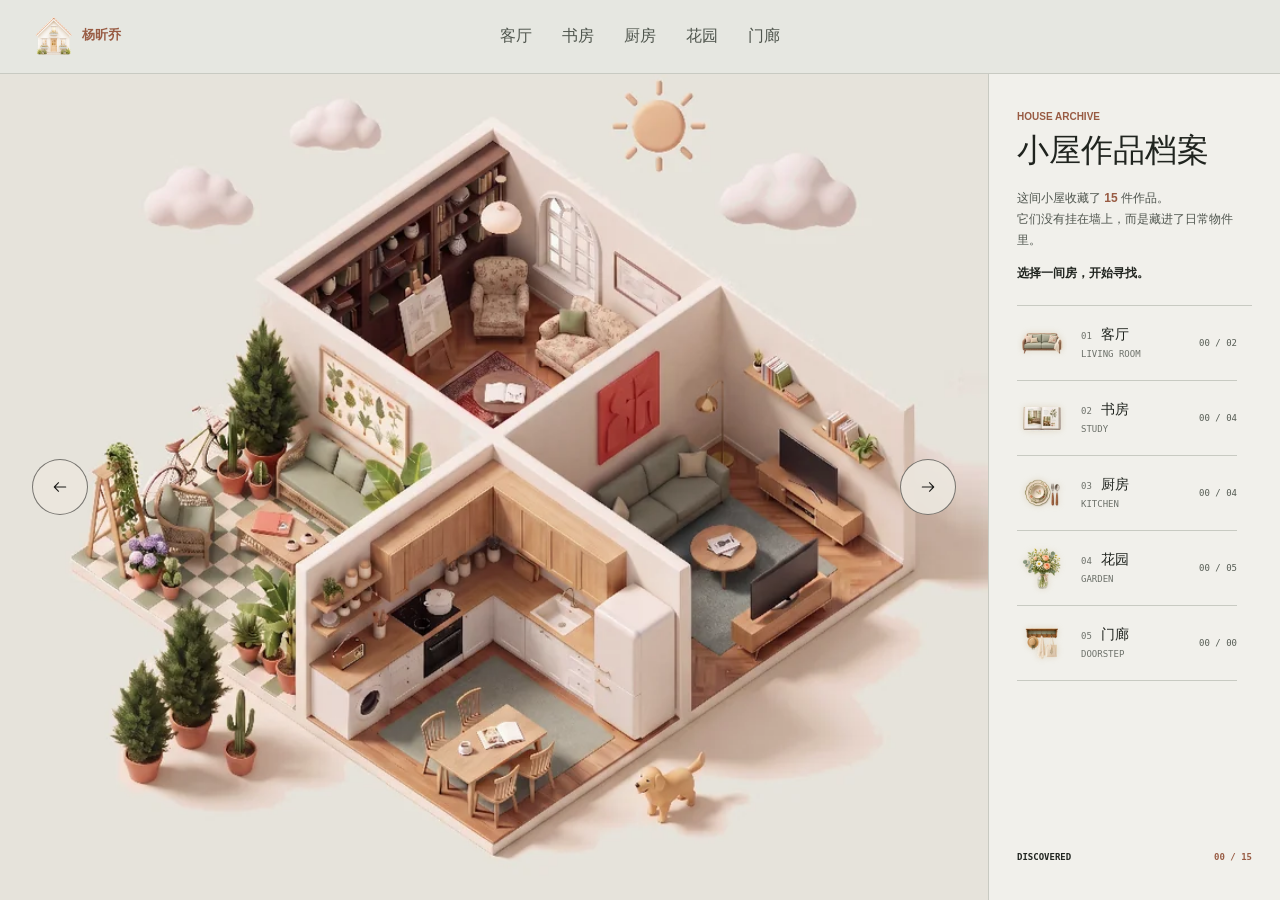
==== commit 92c6062d: "perf: optimize portfolio loading performance" ====
--- a/index.html
+++ b/index.html
@@ -2,16 +2,17 @@
 <html lang="en">
 <head>
   <meta charset="utf-8">
-  <meta name="viewport" content="width=device-width, initial-scale=1">
+  <meta name="viewport" content="width=device-width, initial-scale=1, viewport-fit=cover">
   <meta name="description" content="杨昕乔 portfolio, with selected work grouped into four spatial categories.">
   <link rel="icon" href="/favicon.svg" type="image/svg+xml"><meta name="theme-color" content="#f1f0eb">
   <title>杨昕乔 — Portfolio 2026</title>
-  <link rel="preload" as="image" href="/assets/rooms/home-overview-decorated.png?v=2" fetchpriority="high">
-  <link rel="stylesheet" href="/styles/portfolio.css?v=176">
+  <link rel="preload" as="image" href="/assets/optimized/rooms/home-overview-decorated-1280.webp" media="(min-width: 768px) and (max-width: 1280px)" fetchpriority="high">
+  <link rel="preload" as="image" href="/assets/optimized/rooms/home-overview-decorated-1487.webp" media="(min-width: 1281px)" fetchpriority="high">
+  <link rel="stylesheet" href="/styles/portfolio.css?v=178">
 </head>
 <body>
   <div id="app"></div>
   <noscript>This portfolio requires JavaScript for room navigation.</noscript>
-  <script type="module" src="/scripts/app.js?v=178"></script>
+  <script type="module" src="/scripts/app.js?v=180"></script>
 </body>
 </html>
--- a/styles/portfolio.css
+++ b/styles/portfolio.css
@@ -1,5 +1,3 @@
-@import url("https://fonts.googleapis.com/css2?family=EB+Garamond:ital,wght@0,400;0,500;1,400&family=LXGW+WenKai:wght@400;500&family=Ma+Shan+Zheng&family=Noto+Serif+SC:wght@400;500&display=swap");
-
 :root {
   --paper: #f1f0eb;
   /* Sampled from the outer pixels of doorstep-final.png. */
@@ -4900,3 +4898,669 @@
   .doorstep-page { animation: none; }
   .interaction-toast { transition: none; }
 }
+
+/* Responsive foundation and final layout overrides.  The desktop composition above
+   remains the source of truth; these rules only change available space and flow. */
+html {
+  min-width: 0;
+  min-height: 100%;
+}
+
+body {
+  min-width: 0;
+  min-height: 100dvh;
+}
+
+.portfolio-shell {
+  min-height: 100dvh;
+}
+
+.portfolio-main[data-page="overview"] .room-detail,
+.portfolio-main[data-page="overview-enter"] .room-detail {
+  position: relative;
+  z-index: 10;
+}
+
+.mobile-nav-toggle,
+.mobile-nav-close,
+.mobile-nav-backdrop {
+  display: none;
+}
+
+.room-object-hotspot.is-touch-active + .room-object-glow,
+.room-object-hotspot.is-touch-active + .room-object-glow[data-object-id="garden-bike"],
+.room-object-hotspot.is-directory-highlighted + .room-object-glow,
+.room-object-hotspot.is-directory-highlighted + .room-object-glow[data-object-id="garden-bike"] {
+  opacity: 0.94;
+}
+
+.hotspot.is-touch-active {
+  stroke: rgba(255, 247, 223, 0.9);
+  stroke-width: 6;
+}
+
+.doorstep-contact-links {
+  display: none;
+}
+
+@media (max-width: 1023px) and (max-height: 600px) {
+  /* A short landscape viewport needs a readable vertical flow instead of a
+     clipped two-column detail panel. */
+  .portfolio-main:not([data-page="doorstep"]) {
+    display: block;
+    min-height: 0;
+    overflow: visible;
+  }
+
+  .portfolio-main:not([data-page="doorstep"]) .visual-column {
+    padding: 16px;
+    overflow: visible;
+  }
+
+  .portfolio-main:not([data-page="doorstep"]) .visual-frame {
+    width: min(100%, 520px);
+    max-height: none;
+    margin-inline: auto;
+  }
+
+  .portfolio-main:not([data-page="doorstep"]) .room-detail {
+    max-height: none;
+    padding: 28px 20px 32px;
+    border-top: 1px solid var(--line);
+    border-left: 0;
+    overflow: visible;
+  }
+
+  .portfolio-main:not([data-page="doorstep"]) .room-switch-controls {
+    position: relative;
+    inset: auto;
+    display: flex;
+    min-height: 64px;
+    margin-top: 12px;
+    padding: 4px 8px;
+  }
+
+  .portfolio-main[data-page="overview"] .visual-stage[data-view="overview"] .visual-layer-current,
+  .portfolio-main[data-page="overview-enter"] .visual-stage[data-view="overview"] .visual-layer-current {
+    --overview-media-left: -15%;
+    --overview-media-top: -5%;
+    --overview-media-width: 130%;
+    --overview-media-height: 110%;
+    right: auto;
+    bottom: auto;
+    left: var(--overview-media-left);
+    top: var(--overview-media-top);
+    width: var(--overview-media-width);
+    height: var(--overview-media-height);
+    object-fit: fill;
+  }
+
+  .portfolio-main[data-page="overview"] .visual-stage[data-view="overview"] .hotspot-map,
+  .portfolio-main[data-page="overview-enter"] .visual-stage[data-view="overview"] .hotspot-map {
+    right: auto;
+    bottom: auto;
+    left: -15%;
+    top: -5%;
+    width: 130%;
+    height: 110%;
+  }
+}
+
+@media (max-width: 820px) {
+  .portfolio-main:not([data-page="doorstep"]) {
+    overflow: visible;
+  }
+
+  .portfolio-main:not([data-page="doorstep"]) .visual-column {
+    padding: clamp(12px, 3vw, 24px);
+  }
+
+  .portfolio-main:not([data-page="doorstep"]) .visual-frame {
+    width: min(100%, 760px);
+    margin-inline: auto;
+  }
+
+  .portfolio-main:not([data-page="doorstep"]) .room-detail {
+    max-height: none;
+    overflow: visible;
+  }
+
+  .room-directory-row,
+  .object-directory-row {
+    min-height: 82px;
+  }
+
+  .directory-name,
+  .project-title {
+    word-break: keep-all;
+    overflow-wrap: break-word;
+  }
+
+  .room-switch-button,
+  .room-object-hotspot,
+  .hotspot {
+    touch-action: manipulation;
+  }
+}
+
+@media (max-width: 767px) {
+  :root {
+    --header-height: 64px;
+  }
+
+  body.is-mobile-menu-open {
+    position: fixed;
+    left: 0;
+    right: 0;
+    width: 100%;
+    overflow: hidden;
+  }
+
+  .site-header {
+    position: sticky;
+    top: 0;
+    z-index: 100;
+    display: grid;
+    min-height: calc(var(--header-height) + env(safe-area-inset-top));
+    grid-template-columns: minmax(0, 1fr) 44px;
+    align-items: center;
+    gap: 8px;
+    padding: max(8px, env(safe-area-inset-top)) 16px 8px;
+  }
+
+  .site-wordmark {
+    width: auto;
+    min-width: 0;
+    min-height: 44px;
+  }
+
+  .brand-house {
+    width: 40px;
+    height: 40px;
+    flex-basis: 40px;
+  }
+
+  .mobile-nav-toggle {
+    display: grid;
+    width: 44px;
+    height: 44px;
+    place-items: center;
+    align-content: center;
+    gap: 5px;
+    padding: 0;
+    border: 1px solid rgba(80, 86, 78, 0.28);
+    border-radius: 50%;
+    background: transparent;
+    color: #50564e;
+    cursor: pointer;
+  }
+
+  .mobile-nav-toggle span {
+    display: block;
+    width: 17px;
+    height: 1px;
+    background: currentColor;
+    transition: transform 180ms ease, opacity 180ms ease;
+  }
+
+  .mobile-nav-toggle:hover,
+  .mobile-nav-toggle:focus-visible {
+    color: var(--rust);
+    border-color: rgba(152, 91, 67, 0.56);
+  }
+
+  .mobile-nav-toggle:focus-visible,
+  .mobile-nav-close:focus-visible {
+    outline: 2px solid var(--rust);
+    outline-offset: 3px;
+  }
+
+  .site-header[data-mobile-menu-open="true"] .mobile-nav-toggle span:nth-child(1) {
+    transform: translateY(6px) rotate(45deg);
+  }
+
+  .site-header[data-mobile-menu-open="true"] .mobile-nav-toggle span:nth-child(2) {
+    opacity: 0;
+  }
+
+  .site-header[data-mobile-menu-open="true"] .mobile-nav-toggle span:nth-child(3) {
+    transform: translateY(-6px) rotate(-45deg);
+  }
+
+  .top-navigation {
+    position: fixed;
+    z-index: 102;
+    top: calc(var(--header-height) + env(safe-area-inset-top) + 8px);
+    right: 12px;
+    left: 12px;
+    display: block;
+    width: auto;
+    max-height: calc(100dvh - var(--header-height) - env(safe-area-inset-top) - 28px);
+    padding: 10px;
+    border: 1px solid rgba(80, 86, 78, 0.2);
+    border-radius: 14px;
+    background: rgba(247, 246, 241, 0.98);
+    box-shadow: 0 18px 42px rgba(42, 43, 38, 0.16);
+    opacity: 0;
+    pointer-events: none;
+    visibility: hidden;
+    transform: translateY(-8px);
+    transition: opacity 180ms ease, transform 180ms ease, visibility 0s linear 180ms;
+  }
+
+  .site-header[data-mobile-menu-open="true"] .top-navigation {
+    opacity: 1;
+    pointer-events: auto;
+    visibility: visible;
+    transform: translateY(0);
+    transition-delay: 0s;
+  }
+
+  .mobile-nav-close {
+    display: grid;
+    width: 36px;
+    height: 36px;
+    margin-left: auto;
+    place-items: center;
+    padding: 0 0 3px;
+    border: 1px solid rgba(80, 86, 78, 0.2);
+    border-radius: 50%;
+    background: transparent;
+    color: #50564e;
+    cursor: pointer;
+    font-size: 24px;
+    font-weight: 300;
+    line-height: 1;
+  }
+
+  .mobile-nav-close:hover {
+    color: var(--rust);
+    border-color: rgba(152, 91, 67, 0.56);
+  }
+
+  .top-navigation-list {
+    display: grid;
+    width: 100%;
+    gap: 2px;
+    margin-top: 6px;
+  }
+
+  .top-navigation-link {
+    width: 100%;
+    min-height: 52px;
+    justify-content: flex-start;
+    padding: 7px 14px;
+    border-radius: 8px;
+  }
+
+  .top-navigation-link::after {
+    right: 14px;
+    bottom: 5px;
+    left: 14px;
+  }
+
+  .top-navigation-link:hover,
+  .top-navigation-link:focus-visible,
+  .top-navigation-link[aria-current="page"] {
+    background: rgba(152, 91, 67, 0.07);
+  }
+
+  .mobile-nav-backdrop {
+    position: fixed;
+    z-index: 90;
+    inset: 0;
+    display: block;
+    background: rgba(47, 49, 45, 0.24);
+  }
+
+  .portfolio-main {
+    min-height: 0;
+  }
+
+  .visual-column {
+    padding: 12px 16px;
+  }
+
+  .portfolio-main[data-page="overview"] .visual-column,
+  .portfolio-main[data-page="overview-enter"] .visual-column {
+    overflow: hidden;
+  }
+
+  .visual-frame {
+    width: 100%;
+    max-width: 760px;
+    margin-inline: auto;
+  }
+
+  .room-switch-controls {
+    min-height: 72px;
+    margin-top: 8px;
+    padding: 8px 0 4px;
+  }
+
+  .room-switch-button {
+    width: 56px;
+    height: 56px;
+    min-width: 56px;
+    min-height: 56px;
+  }
+
+  .room-switch-previous {
+    left: 0;
+  }
+
+  .room-switch-next {
+    right: 0;
+  }
+
+  .room-detail {
+    padding: 30px 16px calc(34px + env(safe-area-inset-bottom));
+  }
+
+  .room-directory-list {
+    grid-template-columns: repeat(2, minmax(0, 1fr));
+  }
+
+  .room-directory-list li:nth-child(odd) {
+    border-right: 1px solid var(--line);
+  }
+
+  .room-directory-row {
+    min-height: 84px;
+    grid-template-columns: 44px minmax(0, 1fr);
+    gap: 8px;
+    padding: 10px 8px;
+  }
+
+  .room-directory-row .directory-thumb-room,
+  .directory-thumb-room {
+    width: 44px;
+    height: 44px;
+  }
+
+  .room-directory-row .directory-progress {
+    grid-column: 2;
+  }
+
+  .object-directory-list {
+    overflow: visible;
+  }
+
+  .object-directory-row {
+    min-height: 86px;
+    grid-template-columns: 54px minmax(0, 1fr);
+  }
+
+  .directory-name {
+    font-size: clamp(13px, 3.6vw, 15px);
+  }
+
+  .detail-title,
+  .room-directory-header .exploration-title {
+    font-size: clamp(34px, 10vw, 42px);
+  }
+
+  .directory-total {
+    padding-bottom: env(safe-area-inset-bottom);
+  }
+}
+
+@media (min-width: 768px) and (max-width: 1100px) {
+  .portfolio-main[data-page="doorstep"] {
+    height: auto;
+    min-height: calc(100dvh - var(--header-height));
+    grid-template-columns: minmax(0, 1fr) minmax(0, 1fr);
+    padding: clamp(20px, 3vw, 32px);
+    align-items: start;
+    overflow: visible;
+  }
+
+  .portfolio-main[data-page="doorstep"] .visual-column {
+    height: auto;
+    min-height: 0;
+    align-self: start;
+    align-items: flex-start;
+    justify-content: flex-start;
+    padding: 0;
+  }
+
+  .portfolio-main[data-page="doorstep"] .visual-frame,
+  .portfolio-main[data-page="doorstep"] .visual-stage {
+    width: 100%;
+    height: auto;
+    aspect-ratio: 1312 / 1199;
+  }
+
+  .portfolio-main[data-page="doorstep"] .visual-layer,
+  .portfolio-main[data-page="doorstep"] .doorstep-object-map {
+    inset: 0 !important;
+    width: 100% !important;
+    height: 100% !important;
+    max-width: none !important;
+    max-height: none !important;
+    transform: none !important;
+  }
+
+  .portfolio-main[data-page="doorstep"] .room-detail {
+    position: static;
+    width: 100%;
+    height: auto;
+    min-height: 0;
+    padding: 0 0 12px;
+  }
+
+  .doorstep-page {
+    width: min(100%, 380px);
+    margin-inline: auto;
+  }
+
+  .doorstep-personal-photo {
+    width: min(100%, 340px);
+  }
+
+  .doorstep-meta {
+    white-space: normal;
+  }
+
+  .doorstep-signoff {
+    white-space: normal;
+  }
+}
+
+@media (max-width: 767px) {
+  html:has(body.is-doorstep-image),
+  body.is-doorstep-image {
+    height: auto;
+    overflow-y: auto;
+    overflow-x: visible;
+  }
+
+  .portfolio-main[data-page="doorstep"] {
+    display: block;
+    height: auto;
+    min-height: 0;
+    padding: 20px 16px calc(42px + env(safe-area-inset-bottom));
+    overflow: visible;
+  }
+
+  .portfolio-main[data-page="doorstep"] .visual-column {
+    width: 100%;
+    height: auto;
+    min-height: 0;
+    padding: 0;
+  }
+
+  .portfolio-main[data-page="doorstep"] .visual-frame,
+  .portfolio-main[data-page="doorstep"] .visual-stage {
+    width: min(100%, 520px);
+    height: auto;
+    aspect-ratio: 1312 / 1199;
+    margin-inline: auto;
+  }
+
+  .portfolio-main[data-page="doorstep"] .visual-layer,
+  .portfolio-main[data-page="doorstep"] .doorstep-object-map {
+    inset: 0 !important;
+    width: 100% !important;
+    height: 100% !important;
+    max-width: none !important;
+    max-height: none !important;
+    transform: none !important;
+  }
+
+  .portfolio-main[data-page="doorstep"] .room-detail {
+    position: static;
+    width: 100%;
+    height: auto;
+    padding: 28px 0 0;
+    overflow: visible;
+  }
+
+  .doorstep-page {
+    width: min(100%, 520px);
+    margin-inline: auto;
+  }
+
+  .doorstep-personal-photo {
+    width: min(100%, 360px);
+    margin-inline: auto;
+  }
+
+  .doorstep-note {
+    width: min(100%, 520px);
+    margin-inline: auto;
+    font-size: clamp(15px, 4.2vw, 17px);
+  }
+
+  .doorstep-meta {
+    white-space: normal;
+  }
+
+  .doorstep-contact-links {
+    display: grid;
+    grid-template-columns: repeat(2, minmax(0, 1fr));
+    gap: 8px;
+    margin-top: 22px;
+    padding-top: 14px;
+    border-top: 1px solid rgba(92, 74, 58, 0.18);
+  }
+
+  .doorstep-contact-link {
+    display: flex;
+    min-width: 0;
+    min-height: 48px;
+    align-items: center;
+    gap: 7px;
+    padding: 8px 10px;
+    border: 1px solid rgba(92, 74, 58, 0.2);
+    border-radius: 8px;
+    background: rgba(255, 253, 247, 0.34);
+    color: var(--doorstep-text);
+    cursor: pointer;
+    font-size: 13px;
+    text-align: left;
+  }
+
+  .doorstep-contact-link:hover,
+  .doorstep-contact-link:focus-visible,
+  .doorstep-contact-link:active {
+    border-color: rgba(152, 91, 67, 0.56);
+    background: rgba(255, 253, 247, 0.68);
+    color: var(--rust);
+  }
+
+  .doorstep-contact-link:focus-visible {
+    outline: 2px solid var(--rust);
+    outline-offset: 2px;
+  }
+
+  .doorstep-contact-link-number {
+    flex: none;
+    color: var(--doorstep-muted);
+    font: 10px/1 var(--font-mono, monospace);
+  }
+
+  .doorstep-signoff {
+    white-space: normal;
+  }
+
+  .doorstep-signature {
+    margin-right: 4px !important;
+  }
+}
+
+@media (prefers-reduced-motion: reduce) {
+  .mobile-nav-toggle span,
+  .top-navigation,
+  .doorstep-contact-link {
+    transition-duration: 1ms !important;
+  }
+}
+
+/* Keep the desktop homepage archive usable when the viewport is short.  The
+   room list owns the overflow so the fifth entry remains reachable without
+   changing the main visual or the mobile flow. */
+@media (min-width: 1024px) {
+  .portfolio-main[data-page="overview"],
+  .portfolio-main[data-page="overview-enter"] {
+    min-height: calc(100dvh - var(--header-height));
+  }
+
+  .portfolio-main[data-page="overview"] .room-detail,
+  .portfolio-main[data-page="overview-enter"] .room-detail {
+    min-height: 0;
+    max-height: calc(100dvh - var(--header-height));
+  }
+
+  .portfolio-main[data-page="overview"] .overview-directory,
+  .portfolio-main[data-page="overview-enter"] .overview-directory {
+    min-height: 0;
+  }
+
+  .portfolio-main[data-page="overview"] .room-directory-list,
+  .portfolio-main[data-page="overview-enter"] .room-directory-list {
+    min-height: 0;
+    flex: 1 1 auto;
+    overflow-y: auto;
+    overscroll-behavior: contain;
+    scrollbar-gutter: stable;
+  }
+
+  .portfolio-main[data-page="overview"] .directory-total,
+  .portfolio-main[data-page="overview-enter"] .directory-total {
+    flex: 0 0 auto;
+    margin-top: 12px;
+  }
+}
+
+@media (min-width: 1024px) and (max-height: 850px) {
+  .portfolio-main[data-page="overview"] .exploration-intro,
+  .portfolio-main[data-page="overview-enter"] .exploration-intro {
+    margin-top: 12px;
+    line-height: 1.55;
+  }
+
+  .portfolio-main[data-page="overview"] .exploration-prompt,
+  .portfolio-main[data-page="overview-enter"] .exploration-prompt {
+    margin: 8px 0 12px;
+  }
+
+  .portfolio-main[data-page="overview"] .room-directory-row,
+  .portfolio-main[data-page="overview-enter"] .room-directory-row {
+    min-height: 64px;
+    padding-block: 5px;
+  }
+
+  .portfolio-main[data-page="overview"] .directory-total,
+  .portfolio-main[data-page="overview-enter"] .directory-total {
+    min-height: 42px;
+    padding-top: 12px;
+  }
+}
+
+@media (min-width: 1024px) and (max-height: 700px) {
+  .portfolio-main[data-page="overview"] .room-directory-list,
+  .portfolio-main[data-page="overview-enter"] .room-directory-list {
+    padding-bottom: 20px;
+  }
+}
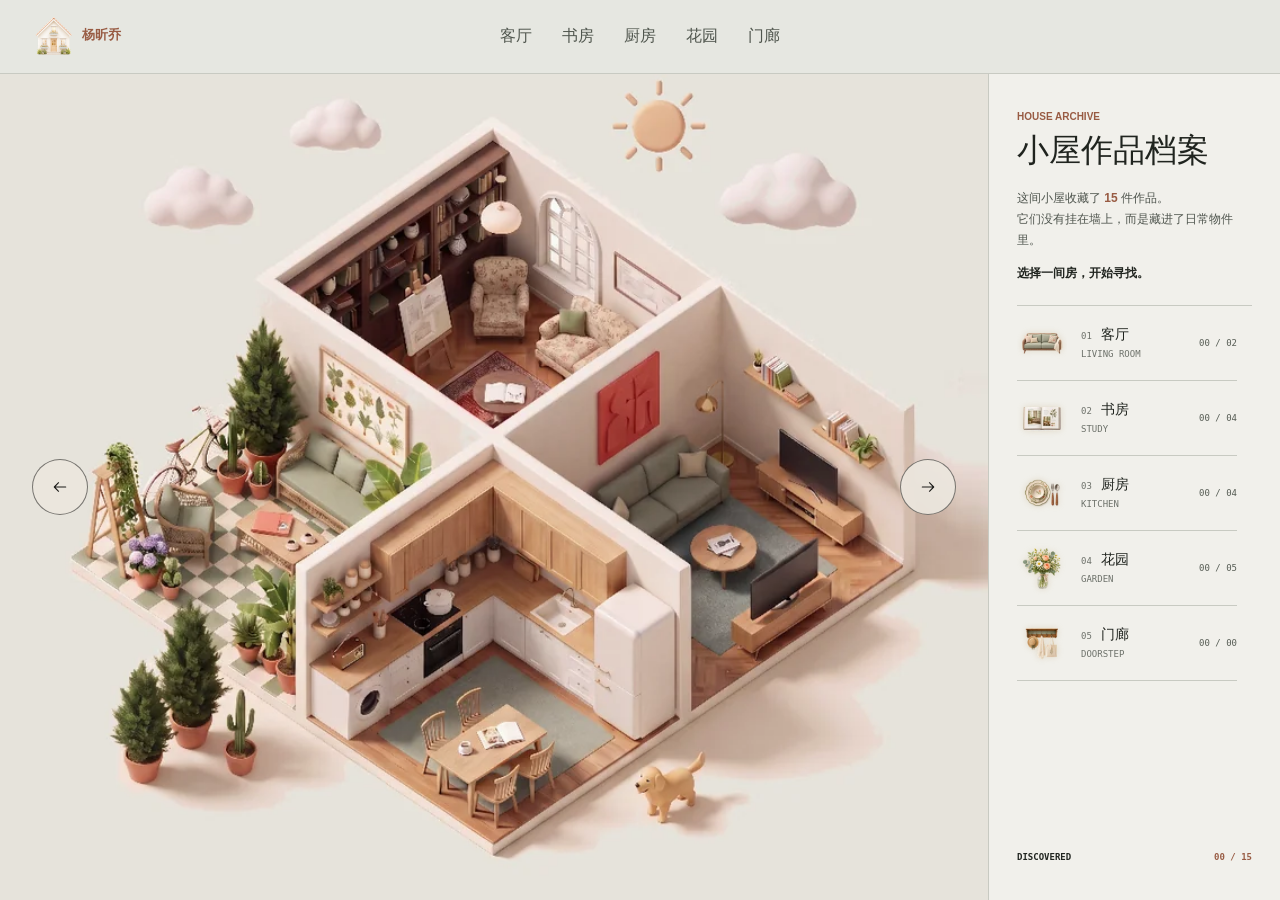
==== commit 77b02b1f: "feat: update doorstep resume download" ====
--- a/index.html
+++ b/index.html
@@ -8,11 +8,11 @@
   <title>杨昕乔 — Portfolio 2026</title>
   <link rel="preload" as="image" href="/assets/optimized/rooms/home-overview-decorated-1280.webp" media="(min-width: 768px) and (max-width: 1280px)" fetchpriority="high">
   <link rel="preload" as="image" href="/assets/optimized/rooms/home-overview-decorated-1487.webp" media="(min-width: 1281px)" fetchpriority="high">
-  <link rel="stylesheet" href="/styles/portfolio.css?v=178">
+  <link rel="stylesheet" href="/styles/portfolio.css?v=181">
 </head>
 <body>
   <div id="app"></div>
   <noscript>This portfolio requires JavaScript for room navigation.</noscript>
-  <script type="module" src="/scripts/app.js?v=180"></script>
+  <script type="module" src="/scripts/app.js?v=182"></script>
 </body>
 </html>
--- a/styles/portfolio.css
+++ b/styles/portfolio.css
@@ -11,8 +11,8 @@
   --header-height: 74px;
   --detail-width: 292px;
   --ease-editorial: cubic-bezier(0.22, 0.61, 0.36, 1);
-  --page-exit-duration: 240ms;
-  --page-enter-duration: 360ms;
+  --page-exit-duration: 100ms;
+  --page-enter-duration: 120ms;
   --page-transition-ease: cubic-bezier(0.22, 1, 0.36, 1);
 }
 
@@ -347,6 +347,19 @@
 
 .visual-layer-incoming {
   z-index: 4;
+  opacity: 0;
+}
+
+.visual-layer-current,
+.visual-layer-incoming {
+  transition: opacity 180ms ease;
+}
+
+.visual-layer-incoming.is-ready {
+  opacity: 1;
+}
+
+.visual-layer-current.is-swapping {
   opacity: 0;
 }
 
@@ -5564,3 +5577,41 @@
     padding-bottom: 20px;
   }
 }
+
+/* A short desktop viewport must grow and scroll with the farewell copy. The
+   previous fixed-height shell hid the final sign-off below the viewport. */
+@media (min-width: 768px) and (max-height: 850px) {
+  html:has(body.is-doorstep-image),
+  body.is-doorstep-image {
+    height: auto;
+    min-height: 100%;
+    overflow-x: hidden;
+    overflow-y: auto;
+  }
+
+  .portfolio-main[data-page="doorstep"] {
+    height: auto;
+    min-height: calc(100dvh - var(--header-height) - 34px);
+    padding-bottom: max(34px, env(safe-area-inset-bottom));
+    overflow: visible;
+  }
+
+  .portfolio-main[data-page="doorstep"] .visual-column {
+    height: min(calc(100dvh - var(--header-height) - 34px), 900px);
+    min-height: 0;
+    align-self: start;
+  }
+
+  .portfolio-main[data-page="doorstep"] .visual-frame,
+  .portfolio-main[data-page="doorstep"] .doorstep-house-stage,
+  .portfolio-main[data-page="doorstep"] .visual-stage {
+    height: 100%;
+    min-height: 0;
+  }
+
+  .portfolio-main[data-page="doorstep"] .room-detail {
+    height: auto;
+    min-height: 0;
+    overflow: visible;
+  }
+}
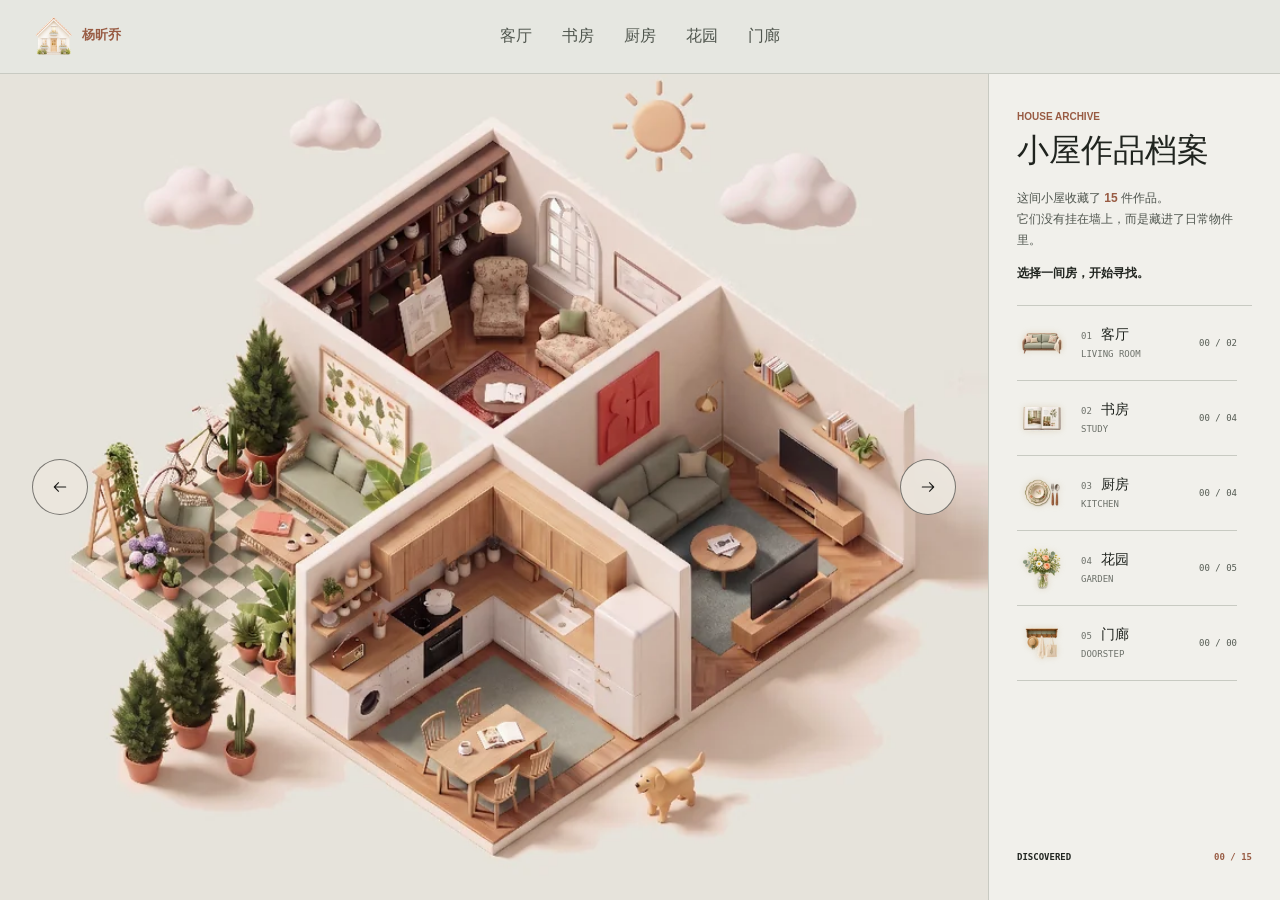
==== commit ba6e7566: "feat: replace doorstep resume PDF" ====
--- a/index.html
+++ b/index.html
@@ -13,6 +13,6 @@
 <body>
   <div id="app"></div>
   <noscript>This portfolio requires JavaScript for room navigation.</noscript>
-  <script type="module" src="/scripts/app.js?v=182"></script>
+  <script type="module" src="/scripts/app.js?v=183"></script>
 </body>
 </html>
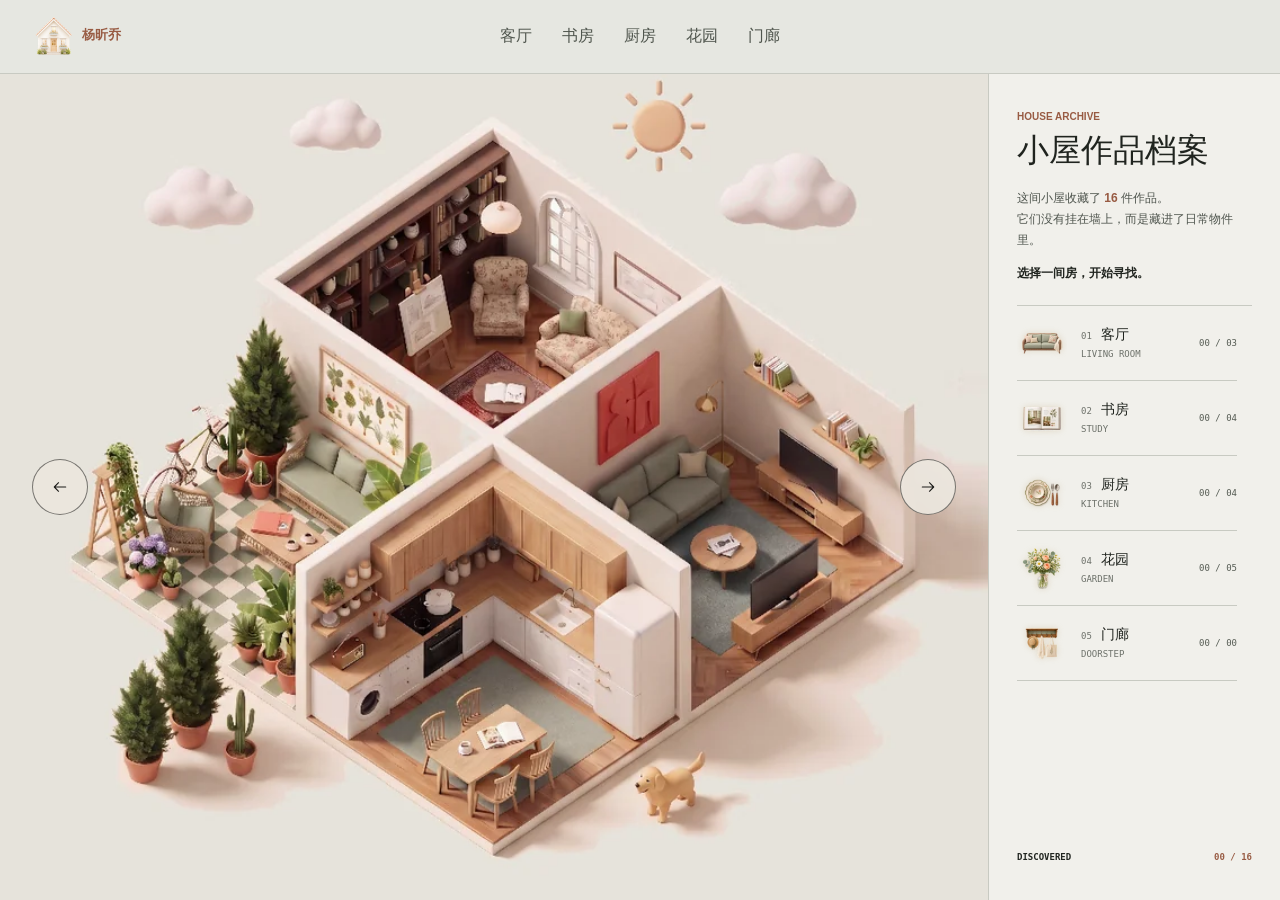
==== commit c06c361d: "feat: add living room demo prd poster" ====
--- a/index.html
+++ b/index.html
@@ -8,11 +8,11 @@
   <title>杨昕乔 — Portfolio 2026</title>
   <link rel="preload" as="image" href="/assets/optimized/rooms/home-overview-decorated-1280.webp" media="(min-width: 768px) and (max-width: 1280px)" fetchpriority="high">
   <link rel="preload" as="image" href="/assets/optimized/rooms/home-overview-decorated-1487.webp" media="(min-width: 1281px)" fetchpriority="high">
-  <link rel="stylesheet" href="/styles/portfolio.css?v=181">
+  <link rel="stylesheet" href="/styles/portfolio.css?v=182">
 </head>
 <body>
   <div id="app"></div>
   <noscript>This portfolio requires JavaScript for room navigation.</noscript>
-  <script type="module" src="/scripts/app.js?v=183"></script>
+  <script type="module" src="/scripts/app.js?v=184"></script>
 </body>
 </html>
--- a/styles/portfolio.css
+++ b/styles/portfolio.css
@@ -1853,6 +1853,54 @@
   display: flex;
   min-height: 0;
   flex-direction: column;
+}
+
+.document-long-image-column {
+  width: min(960px, 100%);
+  margin: 0 auto;
+  overflow: hidden;
+  border: 1px solid rgba(241, 240, 235, 0.24);
+  border-radius: 12px;
+  background: #f1f0eb;
+  color: var(--ink);
+  box-shadow: 0 18px 48px rgba(25, 31, 27, 0.22);
+}
+
+.document-long-image-intro {
+  padding: clamp(28px, 5vw, 58px) clamp(24px, 6vw, 76px);
+  border-bottom: 1px solid rgba(67, 76, 65, 0.2);
+}
+
+.document-long-image-intro h2 {
+  max-width: 18em;
+  margin: 10px 0 22px;
+  color: #394238;
+  font-family: Georgia, "Times New Roman", serif;
+  font-size: clamp(26px, 3.2vw, 38px);
+  line-height: 1.22;
+}
+
+.document-long-image-copy {
+  max-width: 52em;
+}
+
+.document-long-image-copy p {
+  margin: 0;
+  color: #4f554e;
+  font-size: clamp(14px, 1.35vw, 17px);
+  line-height: 1.9;
+}
+
+.document-long-image-figure {
+  margin: 0;
+  padding: clamp(18px, 3vw, 34px);
+  background: #fff;
+}
+
+.document-long-image-figure img {
+  display: block;
+  width: 100%;
+  height: auto;
 }
 
 .document-video {
@@ -3593,6 +3641,28 @@
     padding: 26px 20px 30px;
   }
 
+  .document-long-image-column {
+    width: 100%;
+  }
+
+  .document-long-image-intro {
+    padding: 24px 20px 28px;
+  }
+
+  .document-long-image-intro h2 {
+    margin-top: 8px;
+    font-size: 25px;
+  }
+
+  .document-long-image-copy p {
+    font-size: 13px;
+    line-height: 1.82;
+  }
+
+  .document-long-image-figure {
+    padding: 12px;
+  }
+
   .document-preface:has(.document-preface-video) {
     grid-template-columns: 1fr;
   }
